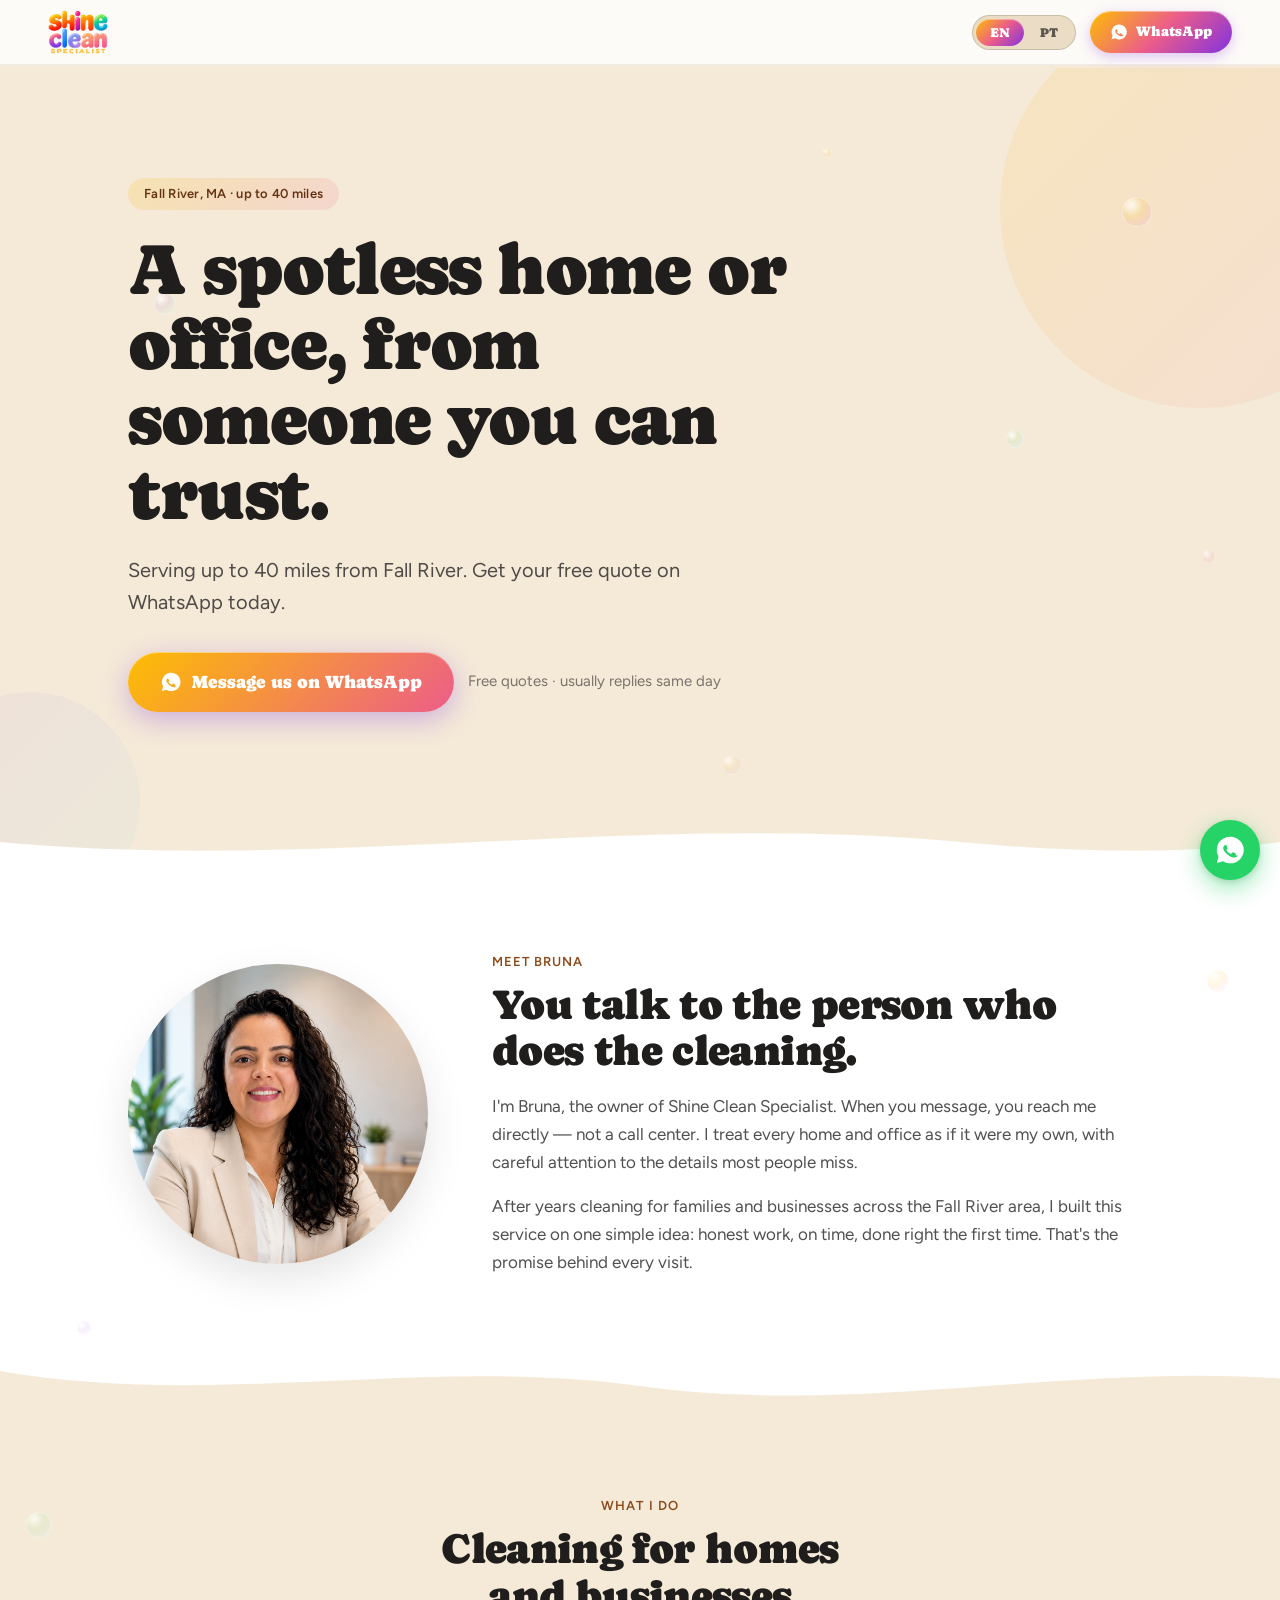
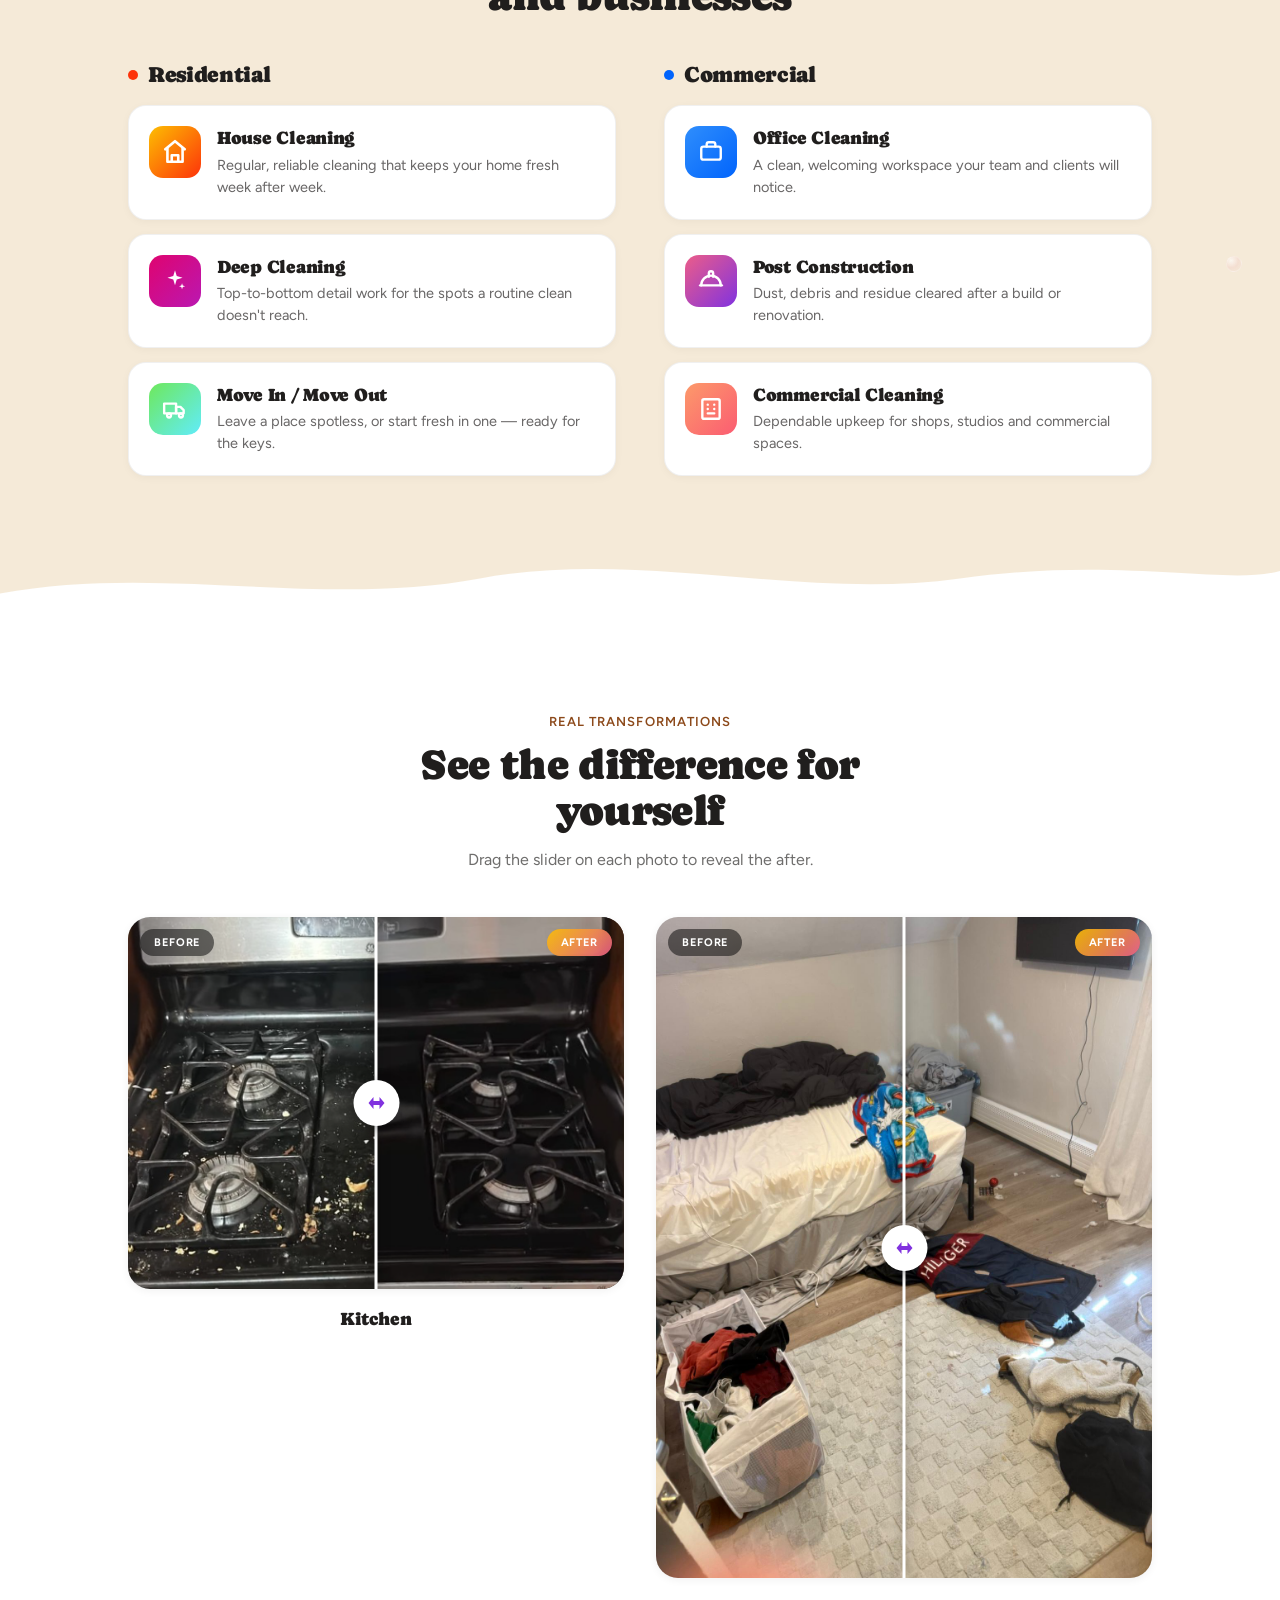
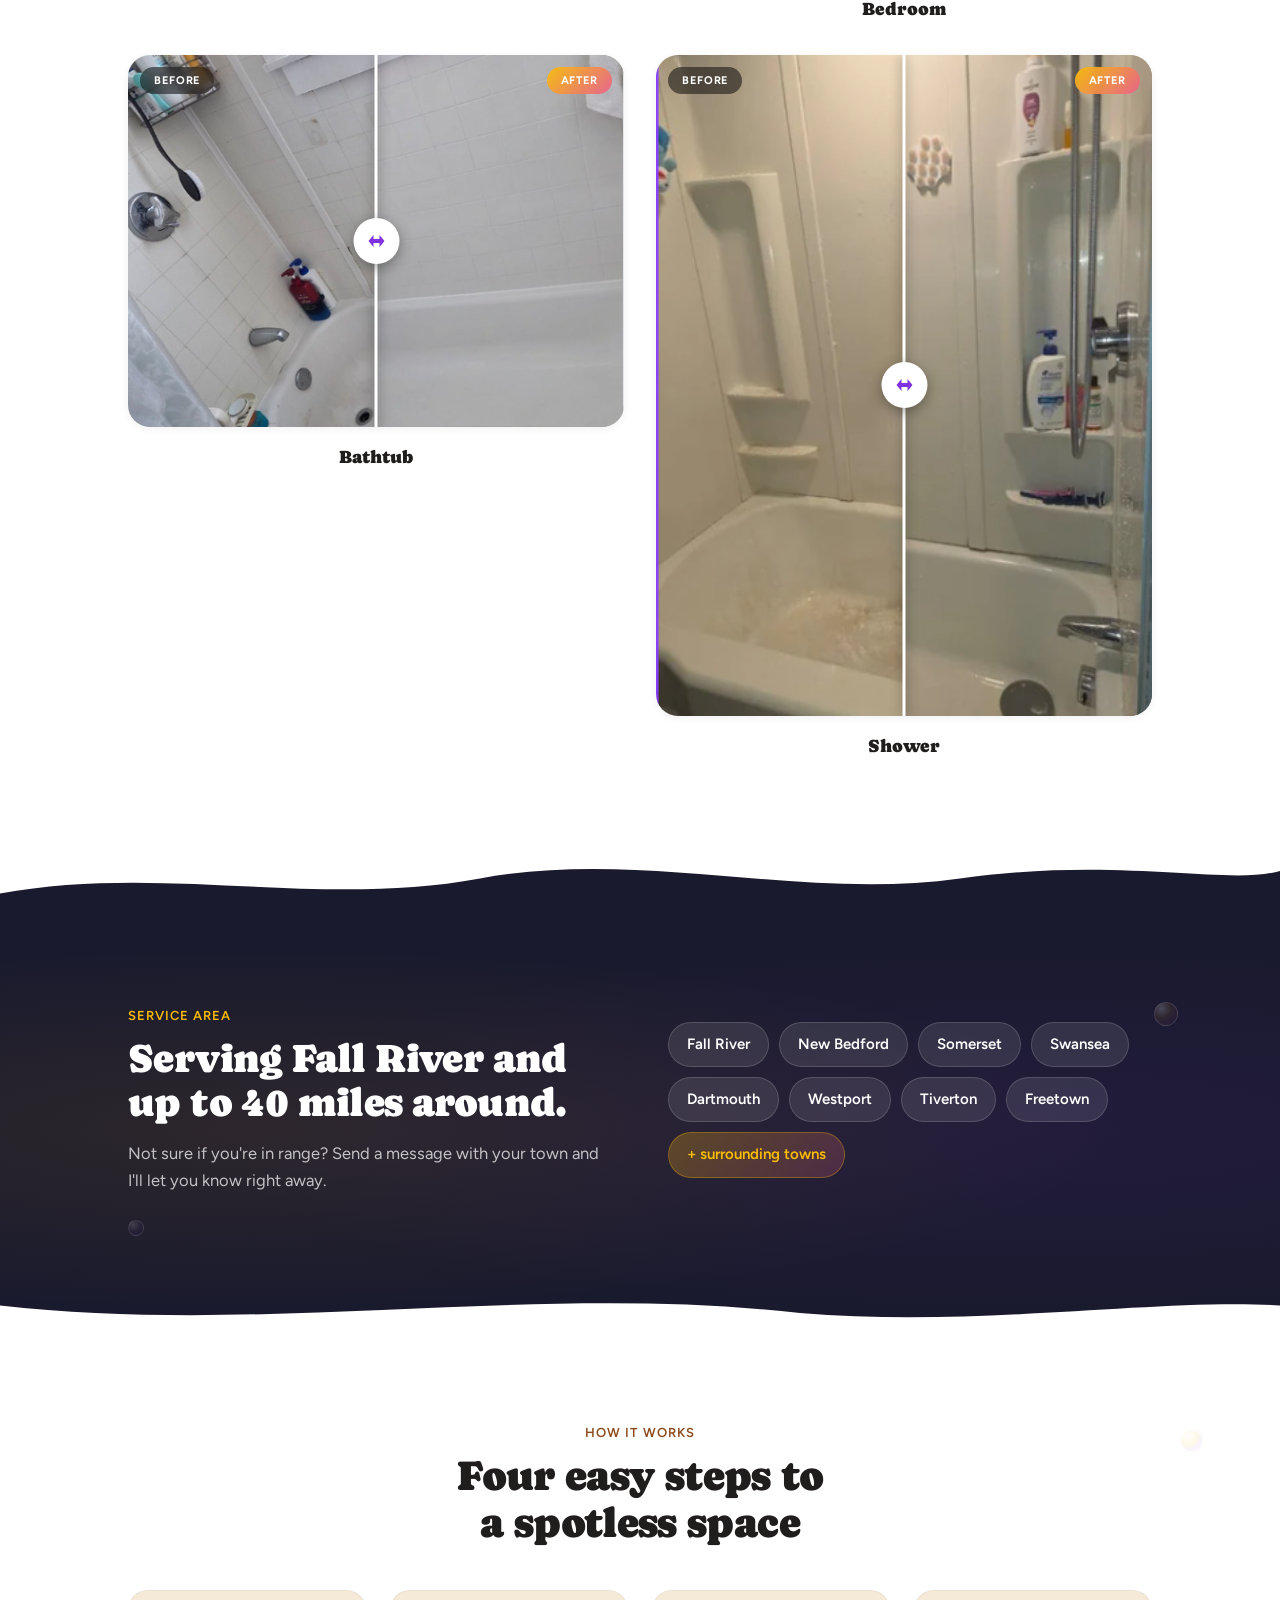
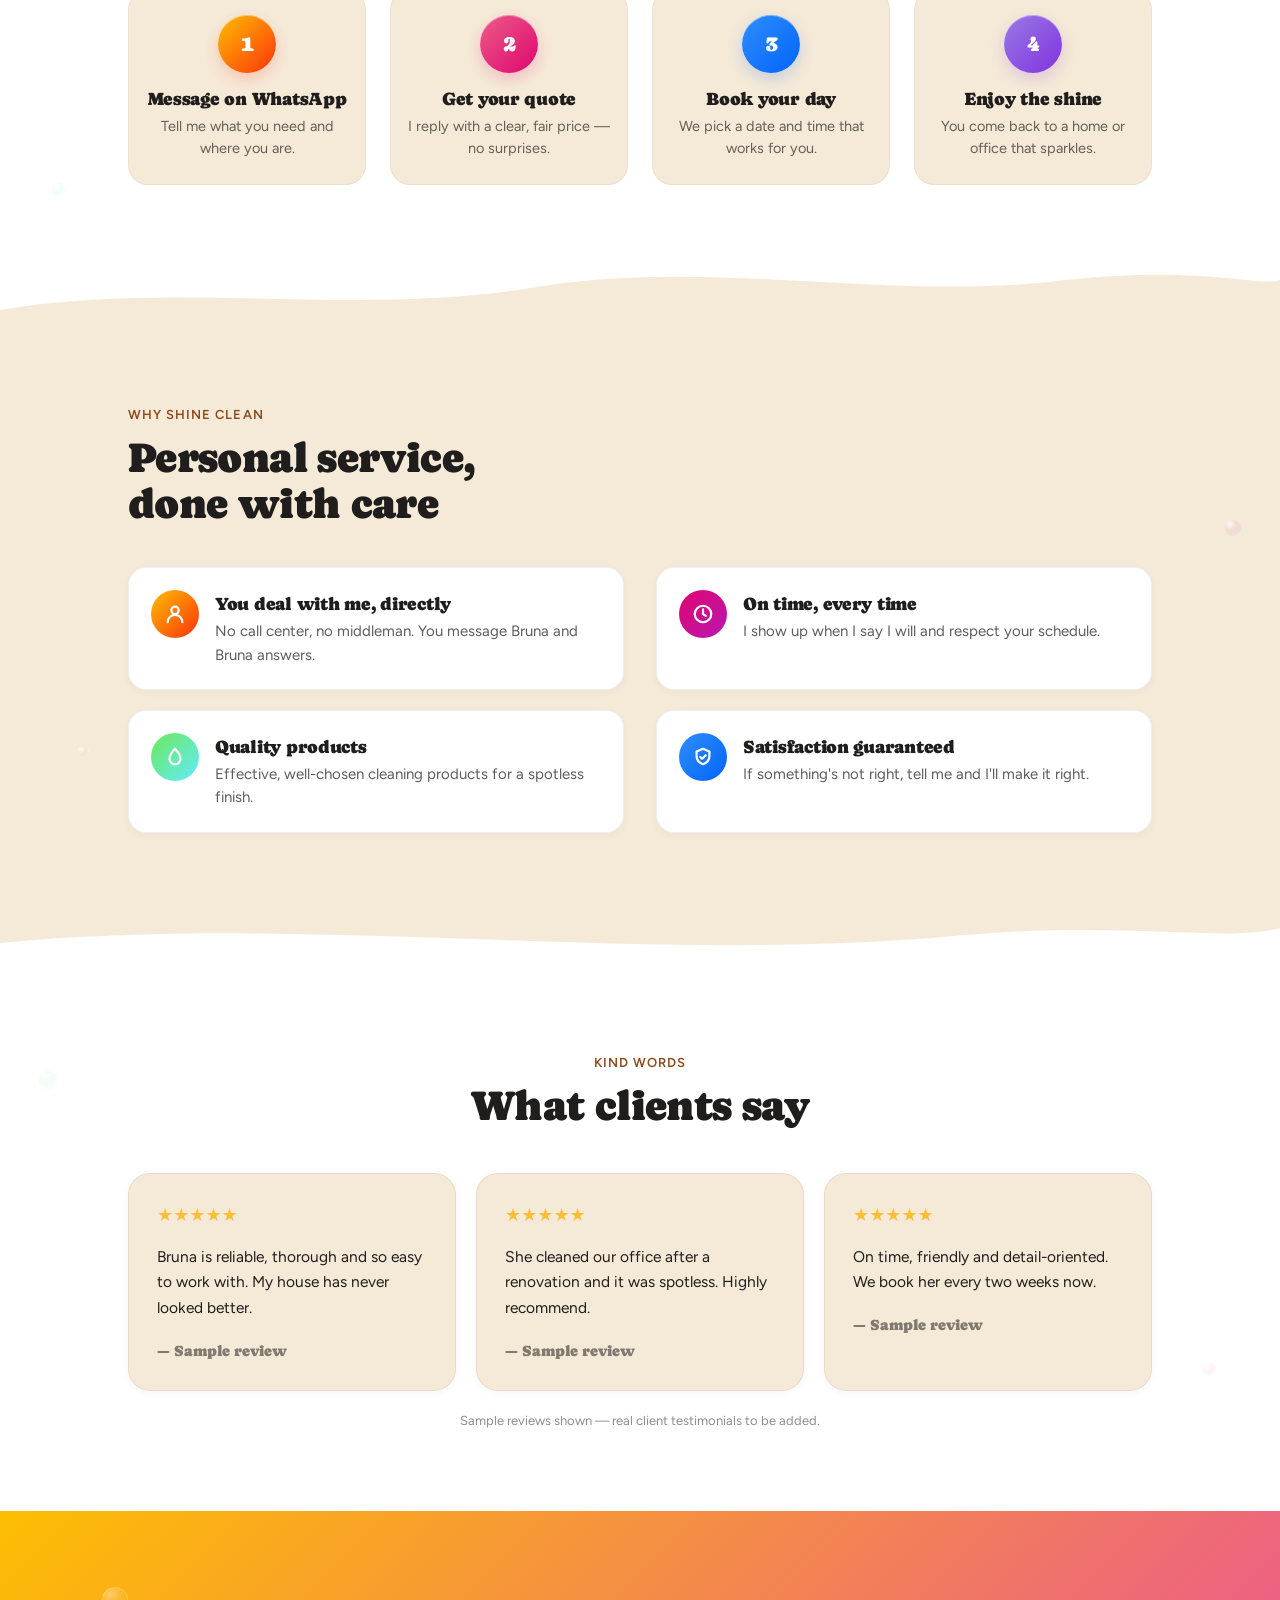
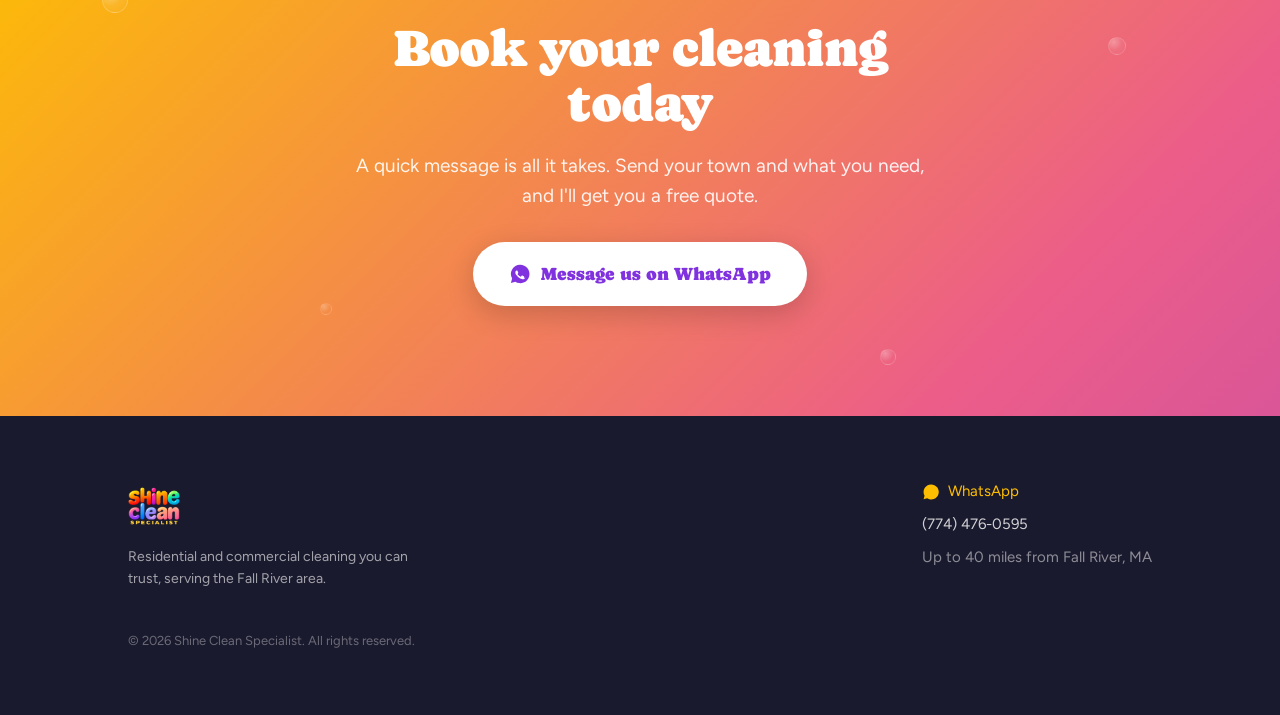
==== shine-clean-site/index.html @ de4a1cbf "Add real photo of Bruna and before/after transformation gallery - About section: replaced the dashed" ====
<!DOCTYPE html>
<html lang="en">
<head>
<meta charset="UTF-8" />
<meta name="viewport" content="width=device-width, initial-scale=1" />
<title>Shine Clean Specialist | House &amp; Office Cleaning in Fall River, MA</title>
<meta name="description" content="Residential and commercial cleaning in Fall River, MA and up to 40 miles around. Deep cleaning, move in/out, office and post-construction cleaning. Get a free quote on WhatsApp." />
<link rel="canonical" href="https://shinecleanner.vercel.app/" />
<link rel="icon" type="image/png" href="uploads/LOGOBRUN-SHINECLEANNER.png" />

<meta property="og:type" content="business.business" />
<meta property="og:title" content="Shine Clean Specialist | Fall River, MA" />
<meta property="og:description" content="Residential and commercial cleaning in Fall River, MA. Free quotes on WhatsApp." />
<meta property="og:image" content="https://shinecleanner.vercel.app/uploads/LOGOBRUN-SHINECLEANNER.png" />
<meta property="og:url" content="https://shinecleanner.vercel.app/" />
<meta name="twitter:card" content="summary" />

<link rel="stylesheet" href="_ds/organic-413876d9-bc78-4ee4-a8d6-60491a8e091c/styles.css" />
<script src="image-slot.js"></script>

<script type="application/ld+json">
{
  "@context": "https://schema.org",
  "@type": "HousekeepingService",
  "name": "Shine Clean Specialist",
  "image": "uploads/LOGOBRUN-SHINECLEANNER.png",
  "telephone": "+1-774-476-0595",
  "areaServed": "Within 40 miles of Fall River, MA",
  "address": { "@type": "PostalAddress", "addressLocality": "Fall River", "addressRegion": "MA", "addressCountry": "US" },
  "url": "https://shinecleanspecialist.com",
  "priceRange": "$$",
  "makesOffer": [
    {"@type":"Offer","itemOffered":{"@type":"Service","name":"House Cleaning"}},
    {"@type":"Offer","itemOffered":{"@type":"Service","name":"Deep Cleaning"}},
    {"@type":"Offer","itemOffered":{"@type":"Service","name":"Move In / Move Out Cleaning"}},
    {"@type":"Offer","itemOffered":{"@type":"Service","name":"Office Cleaning"}},
    {"@type":"Offer","itemOffered":{"@type":"Service","name":"Post Construction Cleaning"}},
    {"@type":"Offer","itemOffered":{"@type":"Service","name":"Commercial Cleaning"}}
  ]
}
</script>

<style>
html { scroll-behavior: smooth; }
@media (prefers-reduced-motion: reduce) { html { scroll-behavior: auto; } }
body { margin: 0; }
.sc a { color: var(--color-accent-700); text-underline-offset: 3px; }
.sc a:hover { color: var(--color-accent-800); }
@keyframes bub1 { 0%,100% { transform: translateY(0) scale(1); } 50% { transform: translateY(-20px) scale(1.06); } }
@keyframes bub2 { 0%,100% { transform: translateY(0) rotate(0); } 50% { transform: translateY(-14px) rotate(8deg); } }
@keyframes bub3 { 0%,100% { transform: translateY(0) scale(1); } 50% { transform: translateY(-24px) scale(0.94); } }
@keyframes gshift { 0% { background-position: 0% 50%; } 50% { background-position: 100% 50%; } 100% { background-position: 0% 50%; } }
@keyframes fadeUp { from { opacity: 0; transform: translateY(28px); } to { opacity: 1; transform: translateY(0); } }
@keyframes shimmer { 0% { transform: translateX(-100%); } 100% { transform: translateX(100%); } }
.sc .fade-in { opacity: 0; transform: translateY(28px); transition: opacity 0.7s ease, transform 0.7s ease; }
.sc .fade-in.visible { opacity: 1; transform: translateY(0); }
.sc .svc-card { transition: transform 0.25s ease, box-shadow 0.25s ease; }
.sc .svc-card:hover { transform: translateY(-4px); box-shadow: 0 12px 32px rgba(0,0,0,0.1); }
.sc .step-item { transition: transform 0.25s ease; }
.sc .step-item:hover { transform: translateY(-6px); }
.sc .town-pill { transition: transform 0.2s ease, box-shadow 0.2s ease; }
.sc .town-pill:hover { transform: scale(1.06); box-shadow: 0 4px 12px rgba(0,0,0,0.08); }
@media (max-width: 860px) {
  .sc .g2, .sc .g3, .sc .g4, .sc .about-g, .sc .area-g { grid-template-columns: 1fr !important; }
}
@media (max-width: 860px) and (min-width: 561px) {
  .sc .g4 { grid-template-columns: 1fr 1fr !important; }
}

[data-lang-btn] {
  border: 0;
  cursor: pointer;
  font-family: var(--font-heading);
  font-size: 13px;
  padding: 6px 14px;
  border-radius: 999px;
  transition: all .15s;
  background: transparent; color: color-mix(in srgb, var(--color-text) 70%, transparent);
}
[data-lang-btn][aria-pressed="true"] { background: linear-gradient(135deg, #FDBE02, #EC5D89, #8132DF); color: #fff; box-shadow: inset 0 1px 0 rgba(255,255,255,0.4); }

/* Scroll progress bar — thin candy-gradient stripe pinned above the nav */
#scroll-progress {
  position: fixed; top: 0; left: 0; height: 3px; width: 0%;
  background: linear-gradient(90deg, #FDBE02, #EC5D89, #8132DF);
  z-index: 100; pointer-events: none;
  transition: width 0.08s linear;
}
@media (prefers-reduced-motion: reduce) { #scroll-progress { transition: none; } }

/* Nav is now position:fixed — reserve space so hero content isn't hidden. */
body { padding-top: 68px; }

/* Floating WhatsApp button — always visible, tap-friendly, doesn't obscure content */
#wa-float {
  position: fixed; bottom: 20px; right: 20px; z-index: 90;
  display: grid; place-items: center;
  width: 60px; height: 60px; border-radius: 999px;
  background: #25D366; color: #fff; text-decoration: none;
  box-shadow: 0 8px 24px rgba(37, 211, 102, 0.45), 0 2px 6px rgba(0,0,0,0.15);
  transition: transform 0.2s ease, box-shadow 0.2s ease;
}
#wa-float:hover {
  transform: translateY(-2px) scale(1.05);
  box-shadow: 0 12px 30px rgba(37, 211, 102, 0.55), 0 4px 10px rgba(0,0,0,0.2);
}
#wa-float:focus-visible { outline: 3px solid #fff; outline-offset: 3px; }
#wa-float svg { width: 32px; height: 32px; fill: #fff; }
@media (prefers-reduced-motion: no-preference) {
  #wa-float {
    animation: wa-pulse 2.6s ease-in-out infinite;
  }
  @keyframes wa-pulse {
    0%, 100% { box-shadow: 0 8px 24px rgba(37, 211, 102, 0.45), 0 2px 6px rgba(0,0,0,0.15), 0 0 0 0 rgba(37, 211, 102, 0.5); }
    70% { box-shadow: 0 8px 24px rgba(37, 211, 102, 0.45), 0 2px 6px rgba(0,0,0,0.15), 0 0 0 14px rgba(37, 211, 102, 0); }
  }
}
@media (max-width: 480px) {
  #wa-float { width: 56px; height: 56px; bottom: 16px; right: 16px; }
  #wa-float svg { width: 28px; height: 28px; }
}

/* Before/After slider */
#transformations .ba-grid { display: grid; grid-template-columns: repeat(2, minmax(0, 1fr)); gap: 32px; }
@media (max-width: 720px) { #transformations .ba-grid { grid-template-columns: 1fr; gap: 24px; } }
.ba-item { display: flex; flex-direction: column; gap: 12px; margin: 0; }
.ba {
  position: relative; overflow: hidden;
  border-radius: 22px;
  box-shadow: 0 2px 8px rgba(0,0,0,0.06);
  cursor: ew-resize; user-select: none;
  touch-action: pan-y;
  background: #eee;
  --pos: 50%;
  transition: box-shadow 0.25s ease;
}
.ba:hover { box-shadow: 0 12px 32px rgba(0,0,0,0.14); }
.ba img { display: block; width: 100%; height: 100%; object-fit: cover; pointer-events: none; }
.ba-layer { position: absolute; inset: 0; }
.ba-after { clip-path: inset(0 0 0 var(--pos)); }
.ba-handle {
  position: absolute; top: 0; bottom: 0;
  left: var(--pos); width: 3px;
  background: #fff;
  box-shadow: 0 0 12px rgba(0,0,0,0.5);
  transform: translateX(-50%);
  pointer-events: none;
}
.ba-knob {
  position: absolute; top: 50%; left: 50%;
  transform: translate(-50%, -50%);
  width: 46px; height: 46px; border-radius: 50%;
  background: #fff;
  box-shadow: 0 4px 14px rgba(0,0,0,0.35);
  display: grid; place-items: center;
  color: #8132DF;
}
.ba-knob svg { width: 24px; height: 24px; fill: currentColor; }
.ba-badge {
  position: absolute; top: 12px;
  padding: 5px 14px; border-radius: 999px;
  font-family: var(--font-body); font-weight: 700;
  font-size: 11px; letter-spacing: 0.08em; text-transform: uppercase;
  color: #fff; pointer-events: none;
  backdrop-filter: blur(6px);
  -webkit-backdrop-filter: blur(6px);
  background: rgba(0,0,0,0.5);
}
.ba-badge-before { left: 12px; }
.ba-badge-after { right: 12px; background: linear-gradient(135deg, rgba(253,190,2,0.9), rgba(236,93,137,0.9)); }
.ba-caption { font-family: var(--font-heading); font-size: 18px; text-align: center; color: var(--color-text); }
</style>
</head>
<body>
<div id="scroll-progress" aria-hidden="true"></div>
<div class="sc" style="color: var(--color-text); font-family: var(--font-body); min-height: 100vh; overflow-x: hidden;">

  <!-- NAV -->
  <nav style="position: fixed; top: 0; left: 0; right: 0; z-index: 40; display: flex; align-items: center; justify-content: space-between; gap: 16px; padding: 2px clamp(16px, 4vw, 48px); background: rgba(255,255,255,0.82); backdrop-filter: blur(14px); border-bottom: 1px solid rgba(0,0,0,0.06);">
    <a href="#top" style="display: flex; align-items: center; gap: 10px; text-decoration: none;">
      <img src="uploads/LOGOBRUN-SHINECLEANNER.png" alt="Shine Clean Specialist" style="height: 60px; width: auto; display: block;" />
    </a>
    <div style="display: flex; align-items: center; gap: 14px;">
      <div role="group" aria-label="Language" style="display: inline-flex; padding: 3px; gap: 2px; border-radius: 999px; background: var(--color-surface); border: 1px solid var(--color-divider);">
        <button type="button"  data-lang-btn="en" aria-pressed="true"  type="button">EN</button>
        <button type="button"  data-lang-btn="pt" aria-pressed="false"  type="button">PT</button>
      </div>
      <a href="#" data-wa-href="1" target="_blank" rel="noopener"  style="display: inline-flex; align-items: center; gap: 8px; padding: 10px 20px; border-radius: 999px; color: #fff; font-family: var(--font-heading); font-size: 14px; text-decoration: none; background: linear-gradient(135deg, #FDBE02, #EC5D89, #8132DF); box-shadow: 0 4px 14px rgba(129,50,223,0.28), inset 0 1px 0 rgba(255,255,255,0.4);">
        <svg viewBox="0 0 24 24" width="18" height="18" fill="currentColor" aria-hidden="true"><path d="M12 2a10 10 0 0 0-8.6 15l-1.3 4.7 4.8-1.3A10 10 0 1 0 12 2zm5.9 14.2c-.25.7-1.45 1.34-2 1.42-.53.08-1.2.11-1.94-.12a15 15 0 0 1-1.76-.65 11.5 11.5 0 0 1-4.4-3.9c-.33-.44-.85-1.28-.85-2.44 0-1.16.6-1.73.82-1.97a.86.86 0 0 1 .62-.29h.44c.14 0 .33-.05.52.4.2.48.66 1.66.72 1.78.06.12.1.26.02.42-.08.16-.12.26-.24.4l-.36.42c-.12.12-.24.25-.1.49.13.24.6.98 1.28 1.59.88.78 1.62 1.02 1.86 1.14.24.12.38.1.52-.06.14-.16.6-.7.76-.94.16-.24.32-.2.54-.12.22.08 1.4.66 1.64.78.24.12.4.18.46.28.06.1.06.58-.19 1.28z"/></svg>
        <span><span data-i18n="navCta"></span></span>
      </a>
    </div>
  </nav>

  <!-- ═══ SECTION 1: HERO — warm cream bg ═══ -->
  <span id="top"></span>
  <section style="position: relative; background: var(--color-bg); overflow: hidden;">
    <!-- Decorative gradient circles -->
    <div style="position: absolute; right: -120px; top: -60px; width: 400px; height: 400px; border-radius: 50%; background: linear-gradient(135deg, rgba(253,190,2,0.12), rgba(236,93,137,0.08)); pointer-events: none;"></div>
    <div style="position: absolute; left: -80px; bottom: -40px; width: 220px; height: 220px; border-radius: 50%; background: linear-gradient(135deg, rgba(129,50,223,0.06), rgba(97,236,250,0.06)); pointer-events: none;"></div>
    <!-- Soap bubbles -->
    <div style="position: absolute; right: 10%; top: 16%; width: 30px; height: 30px; border-radius: 50%; background: radial-gradient(circle at 30% 25%, rgba(255,255,255,0.8), rgba(253,190,2,0.15) 40%, rgba(236,93,137,0.1) 70%, rgba(129,50,223,0.06)); border: 1px solid rgba(255,255,255,0.4); animation: bub1 5s ease-in-out infinite; pointer-events: none;"></div>
    <div style="position: absolute; right: 20%; top: 45%; width: 18px; height: 18px; border-radius: 50%; background: radial-gradient(circle at 30% 25%, rgba(255,255,255,0.7), rgba(110,232,91,0.1) 40%, rgba(97,236,250,0.08) 70%, transparent); border: 1px solid rgba(255,255,255,0.3); animation: bub2 6.5s ease-in-out infinite 0.8s; pointer-events: none;"></div>
    <div style="position: absolute; right: 5%; top: 60%; width: 14px; height: 14px; border-radius: 50%; background: radial-gradient(circle at 30% 25%, rgba(255,255,255,0.6), rgba(236,93,137,0.1) 50%, transparent); border: 1px solid rgba(255,255,255,0.25); animation: bub3 7s ease-in-out infinite 1.5s; pointer-events: none;"></div>
    <div style="position: absolute; left: 12%; top: 28%; width: 22px; height: 22px; border-radius: 50%; background: radial-gradient(circle at 30% 25%, rgba(255,255,255,0.7), rgba(129,50,223,0.08) 40%, rgba(97,236,250,0.06) 70%, transparent); border: 1px solid rgba(255,255,255,0.3); animation: bub2 7.5s ease-in-out infinite 0.5s; pointer-events: none;"></div>
    <div style="position: absolute; right: 35%; top: 10%; width: 10px; height: 10px; border-radius: 50%; background: radial-gradient(circle at 30% 25%, rgba(255,255,255,0.7), rgba(253,190,2,0.12) 50%, transparent); border: 1px solid rgba(255,255,255,0.2); animation: bub1 8s ease-in-out infinite 2.2s; pointer-events: none;"></div>
    <div style="position: absolute; right: 42%; bottom: 12%; width: 20px; height: 20px; border-radius: 50%; background: radial-gradient(circle at 30% 25%, rgba(255,255,255,0.65), rgba(253,190,2,0.08) 40%, rgba(236,93,137,0.06) 70%, transparent); border: 1px solid rgba(255,255,255,0.25); animation: bub3 6s ease-in-out infinite 3s; pointer-events: none;"></div>
    <div style="max-width: 1120px; margin: 0 auto; padding: clamp(56px, 9vw, 110px) clamp(20px, 5vw, 48px) clamp(64px, 8vw, 100px); position: relative; z-index: 1;">
      <div style="max-width: 720px;">
        <span style="display: inline-flex; align-items: center; gap: 8px; padding: 6px 16px; border-radius: 999px; background: linear-gradient(135deg, rgba(253,190,2,0.18), rgba(236,93,137,0.14)); color: var(--color-accent-800); font-size: 13px; font-weight: 600; letter-spacing: 0.02em;"><span data-i18n="heroBadge"></span></span>
        <h1 style="font-family: var(--font-heading); font-size: clamp(40px, 6.5vw, 72px); line-height: 1.04; margin: 22px 0 0; letter-spacing: -0.02em; max-width: 16ch;"><span data-i18n="heroHeadline"></span></h1>
        <p style="font-size: clamp(17px, 2vw, 20px); line-height: 1.6; margin: 22px 0 0; max-width: 46ch; color: color-mix(in srgb, var(--color-text) 78%, transparent);"><span data-i18n="heroSub"></span></p>
        <div style="display: flex; flex-wrap: wrap; gap: 14px; margin-top: 34px; align-items: center;">
          <a href="#" data-wa-href="1" target="_blank" rel="noopener"  style="display: inline-flex; align-items: center; gap: 10px; padding: 16px 32px; border-radius: 999px; color: #fff; font-family: var(--font-heading); font-size: 18px; text-decoration: none; background: linear-gradient(135deg, #FDBE02, #EC5D89, #8132DF); background-size: 200% 200%; animation: gshift 4s ease infinite; box-shadow: 0 8px 28px rgba(129,50,223,0.32), inset 0 1px 0 rgba(255,255,255,0.45); position: relative; overflow: hidden;">
            <svg viewBox="0 0 24 24" width="22" height="22" fill="currentColor" aria-hidden="true"><path d="M12 2a10 10 0 0 0-8.6 15l-1.3 4.7 4.8-1.3A10 10 0 1 0 12 2zm5.9 14.2c-.25.7-1.45 1.34-2 1.42-.53.08-1.2.11-1.94-.12a15 15 0 0 1-1.76-.65 11.5 11.5 0 0 1-4.4-3.9c-.33-.44-.85-1.28-.85-2.44 0-1.16.6-1.73.82-1.97a.86.86 0 0 1 .62-.29h.44c.14 0 .33-.05.52.4.2.48.66 1.66.72 1.78.06.12.1.26.02.42-.08.16-.12.26-.24.4l-.36.42c-.12.12-.24.25-.1.49.13.24.6.98 1.28 1.59.88.78 1.62 1.02 1.86 1.14.24.12.38.1.52-.06.14-.16.6-.7.76-.94.16-.24.32-.2.54-.12.22.08 1.4.66 1.64.78.24.12.4.18.46.28.06.1.06.58-.19 1.28z"/></svg>
            <span><span data-i18n="heroCta"></span></span>
          </a>
          <span style="font-size: 15px; color: color-mix(in srgb, var(--color-text) 58%, transparent);"><span data-i18n="heroNote"></span></span>
        </div>
      </div>
    </div>
    <!-- Wave divider hero → about -->
    <svg viewBox="0 0 1440 80" preserveAspectRatio="none" style="display: block; width: 100%; height: 60px; position: relative; z-index: 1;">
      <path d="M0,40 C360,80 720,0 1080,40 C1260,60 1380,50 1440,40 L1440,80 L0,80Z" fill="#ffffff"/>
    </svg>
  </section>

  <!-- ═══ SECTION 2: ABOUT — white bg ═══ -->
  <section id="about" style="background: #ffffff; position: relative;">
    <div style="position: absolute; right: 4%; top: 18%; width: 22px; height: 22px; border-radius: 50%; background: radial-gradient(circle at 30% 25%, rgba(255,255,255,0.7), rgba(253,190,2,0.12) 40%, rgba(236,93,137,0.06) 70%, transparent); border: 1px solid rgba(255,255,255,0.3); animation: bub2 7s ease-in-out infinite 0.5s; pointer-events: none;"></div>
    <div style="position: absolute; left: 6%; bottom: 15%; width: 14px; height: 14px; border-radius: 50%; background: radial-gradient(circle at 30% 25%, rgba(255,255,255,0.6), rgba(129,50,223,0.08) 50%, transparent); border: 1px solid rgba(255,255,255,0.2); animation: bub1 6s ease-in-out infinite 1.8s; pointer-events: none;"></div>
    <div class="about-g fade-in" style="max-width: 1120px; margin: 0 auto; padding: clamp(48px, 7vw, 80px) clamp(20px, 5vw, 48px); display: grid; grid-template-columns: 300px minmax(0,1fr); gap: clamp(28px, 5vw, 64px); align-items: center;">
      <figure style="margin: 0; width: min(300px, 100%); aspect-ratio: 1; border-radius: 999px; overflow: hidden; box-shadow: 0 16px 40px rgba(0,0,0,0.1); justify-self: center;">
        <img src="uploads/Bruna.png" alt="Bruna — owner of Shine Clean Specialist" loading="lazy" decoding="async" style="width:100%;height:100%;object-fit:cover;object-position:center 28%;display:block;">
      </figure>
      <div>
        <span style="display: block; font-size: 13px; letter-spacing: 0.08em; text-transform: uppercase; font-weight: 600; color: var(--color-accent-700); margin-bottom: 10px;"><span data-i18n="aboutKicker"></span></span>
        <h2 style="font-family: var(--font-heading); font-size: clamp(28px, 3.5vw, 42px); line-height: 1.1; margin: 0 0 18px; letter-spacing: -0.015em;"><span data-i18n="aboutTitle"></span></h2>
        <p style="font-size: 17px; line-height: 1.65; margin: 0 0 16px; color: color-mix(in srgb, var(--color-text) 78%, transparent);"><span data-i18n="aboutP1"></span></p>
        <p style="font-size: 17px; line-height: 1.65; margin: 0; color: color-mix(in srgb, var(--color-text) 78%, transparent);"><span data-i18n="aboutP2"></span></p>
      </div>
    </div>
    <!-- Wave divider about → services -->
    <svg viewBox="0 0 1440 80" preserveAspectRatio="none" style="display: block; width: 100%; height: 60px;">
      <path d="M0,20 C240,70 480,0 720,40 C960,80 1200,10 1440,30 L1440,80 L0,80Z" fill="var(--color-bg)"/>
    </svg>
  </section>

  <!-- ═══ SECTION 3: SERVICES — cream bg ═══ -->
  <section id="services" style="background: var(--color-bg); position: relative;">
    <div style="position: absolute; left: 2%; top: 12%; width: 26px; height: 26px; border-radius: 50%; background: radial-gradient(circle at 30% 25%, rgba(255,255,255,0.7), rgba(110,232,91,0.1) 40%, rgba(97,236,250,0.06) 70%, transparent); border: 1px solid rgba(255,255,255,0.3); animation: bub3 6.5s ease-in-out infinite; pointer-events: none;"></div>
    <div style="position: absolute; right: 3%; top: 55%; width: 16px; height: 16px; border-radius: 50%; background: radial-gradient(circle at 30% 25%, rgba(255,255,255,0.6), rgba(236,93,137,0.08) 50%, transparent); border: 1px solid rgba(255,255,255,0.25); animation: bub1 7.5s ease-in-out infinite 1.2s; pointer-events: none;"></div>
    <div style="max-width: 1120px; margin: 0 auto; padding: clamp(48px, 7vw, 80px) clamp(20px, 5vw, 48px);">
      <div class="fade-in" style="text-align: center; max-width: 40ch; margin: 0 auto 44px;">
        <span style="display: block; font-size: 13px; letter-spacing: 0.08em; text-transform: uppercase; font-weight: 600; color: var(--color-accent-700); margin-bottom: 10px;"><span data-i18n="svcKicker"></span></span>
        <h2 style="font-family: var(--font-heading); font-size: clamp(28px, 3.5vw, 42px); line-height: 1.1; margin: 0; letter-spacing: -0.015em;"><span data-i18n="svcTitle"></span></h2>
      </div>
      <div class="g2 fade-in" style="display: grid; grid-template-columns: 1fr 1fr; gap: clamp(24px, 4vw, 48px);">
        <div>
          <h3 style="font-family: var(--font-heading); font-size: 22px; margin: 0 0 18px; display: flex; align-items: center; gap: 10px;"><span style="width: 10px; height: 10px; border-radius: 50%; background: #FD330A;"></span><span data-i18n="svcResidential"></span></h3>
          <div style="display: grid; gap: 14px;">
            <div class="svc-card" style="display: grid; grid-template-columns: 52px 1fr; gap: 16px; align-items: start; background: #ffffff; border: 1px solid rgba(0,0,0,0.06); border-radius: 18px; padding: 20px; box-shadow: 0 2px 8px rgba(0,0,0,0.04);">
              <span style="display: grid; place-items: center; width: 52px; height: 52px; border-radius: 14px; background: linear-gradient(135deg, #FDBE02, #FD330A); color: #fff;"><svg viewBox="0 0 24 24" width="26" height="26" fill="none" stroke="currentColor" stroke-width="2.4" stroke-linecap="round" stroke-linejoin="round"><path d="M3 9.5 12 2l9 7.5"/><path d="M5 8.5V21h14V8.5"/><path d="M9 21v-6h6v6"/></svg></span>
              <div><h4 style="font-family: var(--font-heading); font-size: 18px; margin: 2px 0 5px;"><span data-i18n="s1t"></span></h4><p style="font-size: 14.5px; line-height: 1.55; margin: 0; color: color-mix(in srgb, var(--color-text) 68%, transparent);"><span data-i18n="s1d"></span></p></div>
            </div>
            <div class="svc-card" style="display: grid; grid-template-columns: 52px 1fr; gap: 16px; align-items: start; background: #ffffff; border: 1px solid rgba(0,0,0,0.06); border-radius: 18px; padding: 20px; box-shadow: 0 2px 8px rgba(0,0,0,0.04);">
              <span style="display: grid; place-items: center; width: 52px; height: 52px; border-radius: 14px; background: linear-gradient(135deg, #DF046F, #BA18B2); color: #fff;"><svg viewBox="0 0 24 24" width="26" height="26" fill="currentColor" aria-hidden="true"><path d="M12 2l1.6 5.4L19 9l-5.4 1.6L12 16l-1.6-5.4L5 9l5.4-1.6z"/><path d="M18.5 14l.7 2.1 2.1.7-2.1.7-.7 2.1-.7-2.1-2.1-.7 2.1-.7z"/></svg></span>
              <div><h4 style="font-family: var(--font-heading); font-size: 18px; margin: 2px 0 5px;"><span data-i18n="s2t"></span></h4><p style="font-size: 14.5px; line-height: 1.55; margin: 0; color: color-mix(in srgb, var(--color-text) 68%, transparent);"><span data-i18n="s2d"></span></p></div>
            </div>
            <div class="svc-card" style="display: grid; grid-template-columns: 52px 1fr; gap: 16px; align-items: start; background: #ffffff; border: 1px solid rgba(0,0,0,0.06); border-radius: 18px; padding: 20px; box-shadow: 0 2px 8px rgba(0,0,0,0.04);">
              <span style="display: grid; place-items: center; width: 52px; height: 52px; border-radius: 14px; background: linear-gradient(135deg, #6EE85B, #61ECFA); color: #fff;"><svg viewBox="0 0 24 24" width="26" height="26" fill="none" stroke="currentColor" stroke-width="2.2" stroke-linecap="round" stroke-linejoin="round"><path d="M2 7h11v9H2z"/><path d="M13 10h4l3 3v3h-7z"/><circle cx="6.5" cy="18" r="1.8"/><circle cx="17.5" cy="18" r="1.8"/></svg></span>
              <div><h4 style="font-family: var(--font-heading); font-size: 18px; margin: 2px 0 5px;"><span data-i18n="s3t"></span></h4><p style="font-size: 14.5px; line-height: 1.55; margin: 0; color: color-mix(in srgb, var(--color-text) 68%, transparent);"><span data-i18n="s3d"></span></p></div>
            </div>
          </div>
        </div>
        <div>
          <h3 style="font-family: var(--font-heading); font-size: 22px; margin: 0 0 18px; display: flex; align-items: center; gap: 10px;"><span style="width: 10px; height: 10px; border-radius: 50%; background: #0164FC;"></span><span data-i18n="svcCommercial"></span></h3>
          <div style="display: grid; gap: 14px;">
            <div class="svc-card" style="display: grid; grid-template-columns: 52px 1fr; gap: 16px; align-items: start; background: #ffffff; border: 1px solid rgba(0,0,0,0.06); border-radius: 18px; padding: 20px; box-shadow: 0 2px 8px rgba(0,0,0,0.04);">
              <span style="display: grid; place-items: center; width: 52px; height: 52px; border-radius: 14px; background: linear-gradient(135deg, #2F8EFC, #0164FC); color: #fff;"><svg viewBox="0 0 24 24" width="26" height="26" fill="none" stroke="currentColor" stroke-width="2.2" stroke-linecap="round" stroke-linejoin="round"><rect x="3" y="7" width="18" height="12" rx="2"/><path d="M8 7V5a2 2 0 0 1 2-2h4a2 2 0 0 1 2 2v2"/></svg></span>
              <div><h4 style="font-family: var(--font-heading); font-size: 18px; margin: 2px 0 5px;"><span data-i18n="s4t"></span></h4><p style="font-size: 14.5px; line-height: 1.55; margin: 0; color: color-mix(in srgb, var(--color-text) 68%, transparent);"><span data-i18n="s4d"></span></p></div>
            </div>
            <div class="svc-card" style="display: grid; grid-template-columns: 52px 1fr; gap: 16px; align-items: start; background: #ffffff; border: 1px solid rgba(0,0,0,0.06); border-radius: 18px; padding: 20px; box-shadow: 0 2px 8px rgba(0,0,0,0.04);">
              <span style="display: grid; place-items: center; width: 52px; height: 52px; border-radius: 14px; background: linear-gradient(135deg, #EC5D89, #8132DF); color: #fff;"><svg viewBox="0 0 24 24" width="26" height="26" fill="none" stroke="currentColor" stroke-width="2.2" stroke-linecap="round" stroke-linejoin="round"><path d="M3 16a9 9 0 0 1 18 0"/><path d="M2 16h20"/><path d="M10 8V5a2 2 0 0 1 4 0v3"/></svg></span>
              <div><h4 style="font-family: var(--font-heading); font-size: 18px; margin: 2px 0 5px;"><span data-i18n="s5t"></span></h4><p style="font-size: 14.5px; line-height: 1.55; margin: 0; color: color-mix(in srgb, var(--color-text) 68%, transparent);"><span data-i18n="s5d"></span></p></div>
            </div>
            <div class="svc-card" style="display: grid; grid-template-columns: 52px 1fr; gap: 16px; align-items: start; background: #ffffff; border: 1px solid rgba(0,0,0,0.06); border-radius: 18px; padding: 20px; box-shadow: 0 2px 8px rgba(0,0,0,0.04);">
              <span style="display: grid; place-items: center; width: 52px; height: 52px; border-radius: 14px; background: linear-gradient(135deg, #FC9A6A, #FB5C72); color: #fff;"><svg viewBox="0 0 24 24" width="26" height="26" fill="none" stroke="currentColor" stroke-width="2.2" stroke-linecap="round" stroke-linejoin="round"><rect x="4" y="3" width="16" height="18" rx="1.5"/><path d="M9 8h.01M15 8h.01M9 12h.01M15 12h.01M9 16h6"/></svg></span>
              <div><h4 style="font-family: var(--font-heading); font-size: 18px; margin: 2px 0 5px;"><span data-i18n="s6t"></span></h4><p style="font-size: 14.5px; line-height: 1.55; margin: 0; color: color-mix(in srgb, var(--color-text) 68%, transparent);"><span data-i18n="s6d"></span></p></div>
            </div>
          </div>
        </div>
      </div>
    </div>
    <!-- Wave divider services → area -->
    <svg viewBox="0 0 1440 80" preserveAspectRatio="none" style="display: block; width: 100%; height: 60px;">
      <path d="M0,50 C180,10 360,70 540,30 C720,-10 900,60 1080,30 C1260,0 1380,40 1440,20 L1440,80 L0,80Z" fill="#ffffff"/>
    </svg>
  </section>
<section id="transformations" style="background:#ffffff; position:relative;">
  <div style="max-width: 1120px; margin: 0 auto; padding: clamp(56px, 8vw, 96px) clamp(20px, 5vw, 48px);">
    <div class="fade-in" style="text-align: center; max-width: 44ch; margin: 0 auto 44px;">
      <span style="display:block;font-size:13px;letter-spacing:.08em;text-transform:uppercase;font-weight:600;color:var(--color-accent-700);margin-bottom:10px;"><span data-i18n="baKicker"></span></span>
      <h2 style="font-family:var(--font-heading);font-size:clamp(28px,3.5vw,42px);line-height:1.1;margin:0 0 14px;letter-spacing:-.015em;"><span data-i18n="baTitle"></span></h2>
      <p style="font-size:16px;margin:0;color:color-mix(in srgb, var(--color-text) 65%, transparent);"><span data-i18n="baSub"></span></p>
    </div>
    <div class="ba-grid fade-in">
      
      <figure class="ba-item">
        <div class="ba" style="aspect-ratio:4/3;">
          <div class="ba-layer"><img src="uploads/antes-cozinha.png" alt="" loading="lazy" decoding="async"></div>
          <div class="ba-layer ba-after"><img src="uploads/depois-cozinha.png" alt="" loading="lazy" decoding="async"></div>
          <span class="ba-badge ba-badge-before" data-i18n="baLabelBefore"></span>
          <span class="ba-badge ba-badge-after" data-i18n="baLabelAfter"></span>
          <div class="ba-handle"><div class="ba-knob" aria-hidden="true"><svg viewBox="0 0 24 24"><path d="M9 6l-5 6 5 6v-4h6v4l5-6-5-6v4H9z"/></svg></div></div>
        </div>
        <figcaption class="ba-caption" data-i18n="baPair1"></figcaption>
      </figure>
      <figure class="ba-item">
        <div class="ba" style="aspect-ratio:3/4;">
          <div class="ba-layer"><img src="uploads/antes-quarto.jpeg" alt="" loading="lazy" decoding="async"></div>
          <div class="ba-layer ba-after"><img src="uploads/depois-quarto.jpeg" alt="" loading="lazy" decoding="async"></div>
          <span class="ba-badge ba-badge-before" data-i18n="baLabelBefore"></span>
          <span class="ba-badge ba-badge-after" data-i18n="baLabelAfter"></span>
          <div class="ba-handle"><div class="ba-knob" aria-hidden="true"><svg viewBox="0 0 24 24"><path d="M9 6l-5 6 5 6v-4h6v4l5-6-5-6v4H9z"/></svg></div></div>
        </div>
        <figcaption class="ba-caption" data-i18n="baPair2"></figcaption>
      </figure>
      <figure class="ba-item">
        <div class="ba" style="aspect-ratio:4/3;">
          <div class="ba-layer"><img src="uploads/antes-banheiro1.png" alt="" loading="lazy" decoding="async"></div>
          <div class="ba-layer ba-after"><img src="uploads/depois-banheiro1.png" alt="" loading="lazy" decoding="async"></div>
          <span class="ba-badge ba-badge-before" data-i18n="baLabelBefore"></span>
          <span class="ba-badge ba-badge-after" data-i18n="baLabelAfter"></span>
          <div class="ba-handle"><div class="ba-knob" aria-hidden="true"><svg viewBox="0 0 24 24"><path d="M9 6l-5 6 5 6v-4h6v4l5-6-5-6v4H9z"/></svg></div></div>
        </div>
        <figcaption class="ba-caption" data-i18n="baPair3"></figcaption>
      </figure>
      <figure class="ba-item">
        <div class="ba" style="aspect-ratio:3/4;">
          <div class="ba-layer"><img src="uploads/antes-banheiro2.png" alt="" loading="lazy" decoding="async"></div>
          <div class="ba-layer ba-after"><img src="uploads/depois-banheiro2.png" alt="" loading="lazy" decoding="async"></div>
          <span class="ba-badge ba-badge-before" data-i18n="baLabelBefore"></span>
          <span class="ba-badge ba-badge-after" data-i18n="baLabelAfter"></span>
          <div class="ba-handle"><div class="ba-knob" aria-hidden="true"><svg viewBox="0 0 24 24"><path d="M9 6l-5 6 5 6v-4h6v4l5-6-5-6v4H9z"/></svg></div></div>
        </div>
        <figcaption class="ba-caption" data-i18n="baPair4"></figcaption>
      </figure>
    </div>
  </div>
  <svg viewBox="0 0 1440 80" preserveAspectRatio="none" style="display:block;width:100%;height:60px;">
    <path d="M0,50 C180,10 360,70 540,30 C720,-10 900,60 1080,30 C1260,0 1380,40 1440,20 L1440,80 L0,80Z" fill="#1a1a2e"/>
  </svg>
</section>


  <!-- ═══ SECTION 4: SERVICE AREA — dark bg ═══ -->
  <section id="area" style="background: #1a1a2e; color: #fff; position: relative; overflow: hidden;">
    <!-- Subtle gradient overlay -->
    <div style="position: absolute; inset: 0; background: radial-gradient(ellipse at 20% 50%, rgba(253,190,2,0.08) 0%, transparent 60%), radial-gradient(ellipse at 80% 50%, rgba(129,50,223,0.08) 0%, transparent 60%); pointer-events: none;"></div>
    <!-- Bubbles on dark -->
    <div style="position: absolute; right: 8%; top: 20%; width: 24px; height: 24px; border-radius: 50%; background: radial-gradient(circle at 30% 25%, rgba(255,255,255,0.2), rgba(253,190,2,0.08) 40%, rgba(236,93,137,0.05) 70%, transparent); border: 1px solid rgba(255,255,255,0.12); animation: bub1 6s ease-in-out infinite; pointer-events: none;"></div>
    <div style="position: absolute; left: 10%; bottom: 25%; width: 16px; height: 16px; border-radius: 50%; background: radial-gradient(circle at 30% 25%, rgba(255,255,255,0.15), rgba(129,50,223,0.06) 50%, transparent); border: 1px solid rgba(255,255,255,0.1); animation: bub2 7s ease-in-out infinite 1s; pointer-events: none;"></div>
    <div class="area-g fade-in" style="max-width: 1120px; margin: 0 auto; padding: clamp(56px, 8vw, 90px) clamp(20px, 5vw, 48px); display: grid; grid-template-columns: minmax(0,1fr) minmax(0,1fr); gap: clamp(28px, 5vw, 56px); align-items: center; position: relative; z-index: 1;">
      <div>
        <span style="display: block; font-size: 13px; letter-spacing: 0.08em; text-transform: uppercase; font-weight: 600; color: #FDBE02; margin-bottom: 10px;"><span data-i18n="areaKicker"></span></span>
        <h2 style="font-family: var(--font-heading); font-size: clamp(28px, 3.5vw, 40px); line-height: 1.1; margin: 0 0 16px; letter-spacing: -0.015em; color: #fff;"><span data-i18n="areaTitle"></span></h2>
        <p style="font-size: 16.5px; line-height: 1.6; margin: 0; color: rgba(255,255,255,0.72);"><span data-i18n="areaSub"></span></p>
      </div>
      <div style="display: flex; flex-wrap: wrap; gap: 10px;">
        <span class="town-pill" style="padding: 10px 18px; border-radius: 999px; background: rgba(255,255,255,0.1); border: 1px solid rgba(255,255,255,0.15); font-size: 15px; font-weight: 600; color: #fff; cursor: default;">Fall River</span>
        <span class="town-pill" style="padding: 10px 18px; border-radius: 999px; background: rgba(255,255,255,0.1); border: 1px solid rgba(255,255,255,0.15); font-size: 15px; font-weight: 600; color: #fff; cursor: default;">New Bedford</span>
        <span class="town-pill" style="padding: 10px 18px; border-radius: 999px; background: rgba(255,255,255,0.1); border: 1px solid rgba(255,255,255,0.15); font-size: 15px; font-weight: 600; color: #fff; cursor: default;">Somerset</span>
        <span class="town-pill" style="padding: 10px 18px; border-radius: 999px; background: rgba(255,255,255,0.1); border: 1px solid rgba(255,255,255,0.15); font-size: 15px; font-weight: 600; color: #fff; cursor: default;">Swansea</span>
        <span class="town-pill" style="padding: 10px 18px; border-radius: 999px; background: rgba(255,255,255,0.1); border: 1px solid rgba(255,255,255,0.15); font-size: 15px; font-weight: 600; color: #fff; cursor: default;">Dartmouth</span>
        <span class="town-pill" style="padding: 10px 18px; border-radius: 999px; background: rgba(255,255,255,0.1); border: 1px solid rgba(255,255,255,0.15); font-size: 15px; font-weight: 600; color: #fff; cursor: default;">Westport</span>
        <span class="town-pill" style="padding: 10px 18px; border-radius: 999px; background: rgba(255,255,255,0.1); border: 1px solid rgba(255,255,255,0.15); font-size: 15px; font-weight: 600; color: #fff; cursor: default;">Tiverton</span>
        <span class="town-pill" style="padding: 10px 18px; border-radius: 999px; background: rgba(255,255,255,0.1); border: 1px solid rgba(255,255,255,0.15); font-size: 15px; font-weight: 600; color: #fff; cursor: default;">Freetown</span>
        <span style="padding: 10px 18px; border-radius: 999px; background: linear-gradient(135deg, rgba(253,190,2,0.25), rgba(236,93,137,0.2)); border: 1px solid rgba(253,190,2,0.3); font-size: 15px; font-weight: 600; color: #FDBE02;"><span data-i18n="areaMore"></span></span>
      </div>
    </div>
    <!-- Wave divider area → how -->
    <svg viewBox="0 0 1440 80" preserveAspectRatio="none" style="display: block; width: 100%; height: 60px;">
      <path d="M0,30 C300,70 600,0 900,40 C1100,60 1300,20 1440,30 L1440,80 L0,80Z" fill="#ffffff"/>
    </svg>
  </section>

  <!-- ═══ SECTION 5: HOW IT WORKS — white bg ═══ -->
  <section id="how" style="background: #ffffff; position: relative;">
    <div style="position: absolute; right: 6%; top: 15%; width: 22px; height: 22px; border-radius: 50%; background: radial-gradient(circle at 30% 25%, rgba(255,255,255,0.7), rgba(253,190,2,0.1) 40%, rgba(129,50,223,0.06) 70%, transparent); border: 1px solid rgba(255,255,255,0.3); animation: bub1 5.5s ease-in-out infinite 0.3s; pointer-events: none;"></div>
    <div style="position: absolute; left: 4%; bottom: 22%; width: 15px; height: 15px; border-radius: 50%; background: radial-gradient(circle at 30% 25%, rgba(255,255,255,0.6), rgba(97,236,250,0.1) 50%, transparent); border: 1px solid rgba(255,255,255,0.25); animation: bub3 7s ease-in-out infinite 1.5s; pointer-events: none;"></div>
    <div style="max-width: 1120px; margin: 0 auto; padding: clamp(48px, 7vw, 80px) clamp(20px, 5vw, 48px);">
      <div class="fade-in" style="text-align: center; max-width: 40ch; margin: 0 auto 44px;">
        <span style="display: block; font-size: 13px; letter-spacing: 0.08em; text-transform: uppercase; font-weight: 600; color: var(--color-accent-700); margin-bottom: 10px;"><span data-i18n="howKicker"></span></span>
        <h2 style="font-family: var(--font-heading); font-size: clamp(28px, 3.5vw, 42px); line-height: 1.1; margin: 0; letter-spacing: -0.015em;"><span data-i18n="howTitle"></span></h2>
      </div>
      <div class="g4 fade-in" style="display: grid; grid-template-columns: repeat(4, 1fr); gap: 24px;">
        <div class="step-item" style="text-align: center; padding: 24px 16px; border-radius: 20px; background: var(--color-bg); border: 1px solid rgba(0,0,0,0.04);">
          <span style="display: inline-grid; place-items: center; width: 58px; height: 58px; border-radius: 999px; color: #fff; font-family: var(--font-heading); font-size: 22px; background: linear-gradient(135deg, #FDBE02, #FD330A); box-shadow: 0 6px 16px rgba(253,51,10,0.2), inset 0 1px 0 rgba(255,255,255,0.4);">1</span>
          <h4 style="font-family: var(--font-heading); font-size: 18px; margin: 16px 0 6px;"><span data-i18n="h1t"></span></h4>
          <p style="font-size: 14.5px; line-height: 1.55; margin: 0; color: color-mix(in srgb, var(--color-text) 68%, transparent);"><span data-i18n="h1d"></span></p>
        </div>
        <div class="step-item" style="text-align: center; padding: 24px 16px; border-radius: 20px; background: var(--color-bg); border: 1px solid rgba(0,0,0,0.04);">
          <span style="display: inline-grid; place-items: center; width: 58px; height: 58px; border-radius: 999px; color: #fff; font-family: var(--font-heading); font-size: 22px; background: linear-gradient(135deg, #EC5D89, #DF046F); box-shadow: 0 6px 16px rgba(223,4,111,0.2), inset 0 1px 0 rgba(255,255,255,0.4);">2</span>
          <h4 style="font-family: var(--font-heading); font-size: 18px; margin: 16px 0 6px;"><span data-i18n="h2t"></span></h4>
          <p style="font-size: 14.5px; line-height: 1.55; margin: 0; color: color-mix(in srgb, var(--color-text) 68%, transparent);"><span data-i18n="h2d"></span></p>
        </div>
        <div class="step-item" style="text-align: center; padding: 24px 16px; border-radius: 20px; background: var(--color-bg); border: 1px solid rgba(0,0,0,0.04);">
          <span style="display: inline-grid; place-items: center; width: 58px; height: 58px; border-radius: 999px; color: #fff; font-family: var(--font-heading); font-size: 22px; background: linear-gradient(135deg, #2F8EFC, #0164FC); box-shadow: 0 6px 16px rgba(1,100,252,0.2), inset 0 1px 0 rgba(255,255,255,0.4);">3</span>
          <h4 style="font-family: var(--font-heading); font-size: 18px; margin: 16px 0 6px;"><span data-i18n="h3t"></span></h4>
          <p style="font-size: 14.5px; line-height: 1.55; margin: 0; color: color-mix(in srgb, var(--color-text) 68%, transparent);"><span data-i18n="h3d"></span></p>
        </div>
        <div class="step-item" style="text-align: center; padding: 24px 16px; border-radius: 20px; background: var(--color-bg); border: 1px solid rgba(0,0,0,0.04);">
          <span style="display: inline-grid; place-items: center; width: 58px; height: 58px; border-radius: 999px; color: #fff; font-family: var(--font-heading); font-size: 22px; background: linear-gradient(135deg, #997AE5, #8132DF); box-shadow: 0 6px 16px rgba(129,50,223,0.2), inset 0 1px 0 rgba(255,255,255,0.4);">4</span>
          <h4 style="font-family: var(--font-heading); font-size: 18px; margin: 16px 0 6px;"><span data-i18n="h4t"></span></h4>
          <p style="font-size: 14.5px; line-height: 1.55; margin: 0; color: color-mix(in srgb, var(--color-text) 68%, transparent);"><span data-i18n="h4d"></span></p>
        </div>
      </div>
    </div>
    <!-- Diagonal divider how → why -->
    <svg viewBox="0 0 1440 80" preserveAspectRatio="none" style="display: block; width: 100%; height: 60px;">
      <path d="M0,60 C200,20 400,70 600,30 C800,-10 1000,50 1200,20 C1350,0 1420,30 1440,20 L1440,80 L0,80Z" fill="var(--color-bg)"/>
    </svg>
  </section>

  <!-- ═══ SECTION 6: WHY SHINE CLEAN — cream bg ═══ -->
  <section id="why" style="background: var(--color-bg); position: relative;">
    <div style="position: absolute; right: 3%; top: 30%; width: 18px; height: 18px; border-radius: 50%; background: radial-gradient(circle at 30% 25%, rgba(255,255,255,0.65), rgba(236,93,137,0.1) 40%, rgba(129,50,223,0.06) 70%, transparent); border: 1px solid rgba(255,255,255,0.25); animation: bub2 6s ease-in-out infinite 0.7s; pointer-events: none;"></div>
    <div style="position: absolute; left: 6%; top: 65%; width: 12px; height: 12px; border-radius: 50%; background: radial-gradient(circle at 30% 25%, rgba(255,255,255,0.6), rgba(253,190,2,0.08) 50%, transparent); border: 1px solid rgba(255,255,255,0.2); animation: bub1 7.5s ease-in-out infinite 2s; pointer-events: none;"></div>
    <div style="max-width: 1120px; margin: 0 auto; padding: clamp(48px, 7vw, 80px) clamp(20px, 5vw, 48px);">
      <div class="fade-in" style="max-width: 44ch; margin: 0 0 40px;">
        <span style="display: block; font-size: 13px; letter-spacing: 0.08em; text-transform: uppercase; font-weight: 600; color: var(--color-accent-700); margin-bottom: 10px;"><span data-i18n="whyKicker"></span></span>
        <h2 style="font-family: var(--font-heading); font-size: clamp(28px, 3.5vw, 42px); line-height: 1.1; margin: 0; letter-spacing: -0.015em;"><span data-i18n="whyTitle"></span></h2>
      </div>
      <div class="g2 fade-in" style="display: grid; grid-template-columns: repeat(2, 1fr); gap: 20px 32px;">
        <div class="svc-card" style="display: grid; grid-template-columns: 48px 1fr; gap: 16px; align-items: start; padding: 22px; border-radius: 18px; background: #ffffff; border: 1px solid rgba(0,0,0,0.06); box-shadow: 0 2px 8px rgba(0,0,0,0.04);">
          <span style="display: grid; place-items: center; width: 48px; height: 48px; border-radius: 999px; background: linear-gradient(135deg, #FDBE02, #FD330A); color: #fff;"><svg viewBox="0 0 24 24" width="22" height="22" fill="none" stroke="currentColor" stroke-width="2.4" stroke-linecap="round" stroke-linejoin="round"><circle cx="12" cy="8" r="4"/><path d="M4 21a8 8 0 0 1 16 0"/></svg></span>
          <div><h4 style="font-family: var(--font-heading); font-size: 18px; margin: 4px 0 6px;"><span data-i18n="d1t"></span></h4><p style="font-size: 15px; line-height: 1.55; margin: 0; color: color-mix(in srgb, var(--color-text) 72%, transparent);"><span data-i18n="d1d"></span></p></div>
        </div>
        <div class="svc-card" style="display: grid; grid-template-columns: 48px 1fr; gap: 16px; align-items: start; padding: 22px; border-radius: 18px; background: #ffffff; border: 1px solid rgba(0,0,0,0.06); box-shadow: 0 2px 8px rgba(0,0,0,0.04);">
          <span style="display: grid; place-items: center; width: 48px; height: 48px; border-radius: 999px; background: linear-gradient(135deg, #DF046F, #BA18B2); color: #fff;"><svg viewBox="0 0 24 24" width="22" height="22" fill="none" stroke="currentColor" stroke-width="2.4" stroke-linecap="round" stroke-linejoin="round"><circle cx="12" cy="12" r="9"/><path d="M12 7v5l3 2"/></svg></span>
          <div><h4 style="font-family: var(--font-heading); font-size: 18px; margin: 4px 0 6px;"><span data-i18n="d2t"></span></h4><p style="font-size: 15px; line-height: 1.55; margin: 0; color: color-mix(in srgb, var(--color-text) 72%, transparent);"><span data-i18n="d2d"></span></p></div>
        </div>
        <div class="svc-card" style="display: grid; grid-template-columns: 48px 1fr; gap: 16px; align-items: start; padding: 22px; border-radius: 18px; background: #ffffff; border: 1px solid rgba(0,0,0,0.06); box-shadow: 0 2px 8px rgba(0,0,0,0.04);">
          <span style="display: grid; place-items: center; width: 48px; height: 48px; border-radius: 999px; background: linear-gradient(135deg, #6EE85B, #61ECFA); color: #fff;"><svg viewBox="0 0 24 24" width="22" height="22" fill="none" stroke="currentColor" stroke-width="2.4" stroke-linecap="round" stroke-linejoin="round"><path d="M12 3s6 6.5 6 11a6 6 0 0 1-12 0c0-4.5 6-11 6-11z"/></svg></span>
          <div><h4 style="font-family: var(--font-heading); font-size: 18px; margin: 4px 0 6px;"><span data-i18n="d3t"></span></h4><p style="font-size: 15px; line-height: 1.55; margin: 0; color: color-mix(in srgb, var(--color-text) 72%, transparent);"><span data-i18n="d3d"></span></p></div>
        </div>
        <div class="svc-card" style="display: grid; grid-template-columns: 48px 1fr; gap: 16px; align-items: start; padding: 22px; border-radius: 18px; background: #ffffff; border: 1px solid rgba(0,0,0,0.06); box-shadow: 0 2px 8px rgba(0,0,0,0.04);">
          <span style="display: grid; place-items: center; width: 48px; height: 48px; border-radius: 999px; background: linear-gradient(135deg, #2F8EFC, #0164FC); color: #fff;"><svg viewBox="0 0 24 24" width="22" height="22" fill="none" stroke="currentColor" stroke-width="2.4" stroke-linecap="round" stroke-linejoin="round"><path d="M12 3 5 6v5c0 4.5 3 7.5 7 9 4-1.5 7-4.5 7-9V6z"/><path d="M9 12l2 2 4-4"/></svg></span>
          <div><h4 style="font-family: var(--font-heading); font-size: 18px; margin: 4px 0 6px;"><span data-i18n="d4t"></span></h4><p style="font-size: 15px; line-height: 1.55; margin: 0; color: color-mix(in srgb, var(--color-text) 72%, transparent);"><span data-i18n="d4d"></span></p></div>
        </div>
      </div>
    </div>
    <!-- Wave divider why → reviews -->
    <svg viewBox="0 0 1440 80" preserveAspectRatio="none" style="display: block; width: 100%; height: 60px;">
      <path d="M0,40 C360,0 720,70 1080,30 C1260,10 1380,40 1440,20 L1440,80 L0,80Z" fill="#ffffff"/>
    </svg>
  </section>

  <!-- ═══ SECTION 7: TESTIMONIALS — white bg ═══ -->
  <section id="reviews" style="background: #ffffff; position: relative;">
    <div style="position: absolute; left: 3%; top: 18%; width: 20px; height: 20px; border-radius: 50%; background: radial-gradient(circle at 30% 25%, rgba(255,255,255,0.7), rgba(110,232,91,0.08) 40%, rgba(97,236,250,0.06) 70%, transparent); border: 1px solid rgba(255,255,255,0.3); animation: bub3 6.5s ease-in-out infinite 0.4s; pointer-events: none;"></div>
    <div style="position: absolute; right: 5%; bottom: 25%; width: 14px; height: 14px; border-radius: 50%; background: radial-gradient(circle at 30% 25%, rgba(255,255,255,0.6), rgba(236,93,137,0.08) 50%, transparent); border: 1px solid rgba(255,255,255,0.25); animation: bub1 5.5s ease-in-out infinite 1.6s; pointer-events: none;"></div>
    <div style="max-width: 1120px; margin: 0 auto; padding: clamp(48px, 7vw, 80px) clamp(20px, 5vw, 48px);">
      <div class="fade-in" style="text-align: center; max-width: 40ch; margin: 0 auto 44px;">
        <span style="display: block; font-size: 13px; letter-spacing: 0.08em; text-transform: uppercase; font-weight: 600; color: var(--color-accent-700); margin-bottom: 10px;"><span data-i18n="revKicker"></span></span>
        <h2 style="font-family: var(--font-heading); font-size: clamp(28px, 3.5vw, 42px); line-height: 1.1; margin: 0; letter-spacing: -0.015em;"><span data-i18n="revTitle"></span></h2>
      </div>
      <div class="g3 fade-in" style="display: grid; grid-template-columns: repeat(3, 1fr); gap: 20px;">
        <figure class="svc-card" style="margin: 0; background: var(--color-bg); border: 1px solid rgba(0,0,0,0.06); border-radius: 22px; padding: 28px; box-shadow: 0 2px 8px rgba(0,0,0,0.04);">
          <div style="display: flex; gap: 3px; color: #FDBD36; margin-bottom: 14px; font-size: 18px;">★★★★★</div>
          <blockquote style="font-size: 15.5px; line-height: 1.65; margin: 0 0 18px;"><span data-i18n="rev1"></span></blockquote>
          <figcaption style="font-family: var(--font-heading); font-size: 15px;"><span data-i18n="rev1by"></span></figcaption>
        </figure>
        <figure class="svc-card" style="margin: 0; background: var(--color-bg); border: 1px solid rgba(0,0,0,0.06); border-radius: 22px; padding: 28px; box-shadow: 0 2px 8px rgba(0,0,0,0.04);">
          <div style="display: flex; gap: 3px; color: #FDBD36; margin-bottom: 14px; font-size: 18px;">★★★★★</div>
          <blockquote style="font-size: 15.5px; line-height: 1.65; margin: 0 0 18px;"><span data-i18n="rev2"></span></blockquote>
          <figcaption style="font-family: var(--font-heading); font-size: 15px;"><span data-i18n="rev2by"></span></figcaption>
        </figure>
        <figure class="svc-card" style="margin: 0; background: var(--color-bg); border: 1px solid rgba(0,0,0,0.06); border-radius: 22px; padding: 28px; box-shadow: 0 2px 8px rgba(0,0,0,0.04);">
          <div style="display: flex; gap: 3px; color: #FDBD36; margin-bottom: 14px; font-size: 18px;">★★★★★</div>
          <blockquote style="font-size: 15.5px; line-height: 1.65; margin: 0 0 18px;"><span data-i18n="rev3"></span></blockquote>
          <figcaption style="font-family: var(--font-heading); font-size: 15px;"><span data-i18n="rev3by"></span></figcaption>
        </figure>
      </div>
      <p style="text-align: center; font-size: 13px; margin: 20px 0 0; color: color-mix(in srgb, var(--color-text) 50%, transparent);"><span data-i18n="revNote"></span></p>
    </div>
  </section>

  <!-- ═══ SECTION 8: FINAL CTA — candy gradient ═══ -->
  <section style="position: relative; overflow: hidden;">
    <!-- Bubbles floating over CTA -->
    <div style="position: absolute; left: 8%; top: 15%; width: 26px; height: 26px; border-radius: 50%; background: radial-gradient(circle at 30% 25%, rgba(255,255,255,0.35), rgba(255,255,255,0.08) 50%, transparent); border: 1px solid rgba(255,255,255,0.2); animation: bub1 6s ease-in-out infinite; pointer-events: none; z-index: 2;"></div>
    <div style="position: absolute; right: 12%; top: 25%; width: 18px; height: 18px; border-radius: 50%; background: radial-gradient(circle at 30% 25%, rgba(255,255,255,0.3), rgba(255,255,255,0.06) 50%, transparent); border: 1px solid rgba(255,255,255,0.15); animation: bub2 7s ease-in-out infinite 1s; pointer-events: none; z-index: 2;"></div>
    <div style="position: absolute; left: 25%; bottom: 20%; width: 12px; height: 12px; border-radius: 50%; background: radial-gradient(circle at 30% 25%, rgba(255,255,255,0.25), transparent 60%); border: 1px solid rgba(255,255,255,0.12); animation: bub3 5.5s ease-in-out infinite 2s; pointer-events: none; z-index: 2;"></div>
    <div style="position: absolute; right: 30%; bottom: 10%; width: 16px; height: 16px; border-radius: 50%; background: radial-gradient(circle at 30% 25%, rgba(255,255,255,0.3), transparent 60%); border: 1px solid rgba(255,255,255,0.15); animation: bub1 8s ease-in-out infinite 3s; pointer-events: none; z-index: 2;"></div>
    <div style="padding: clamp(64px, 9vw, 110px) clamp(20px, 5vw, 48px); text-align: center; background: linear-gradient(135deg, #FDBE02 0%, #EC5D89 40%, #8132DF 100%); background-size: 200% 200%; animation: gshift 8s ease infinite; color: #fff; position: relative;">
      <div class="fade-in" style="max-width: 600px; margin: 0 auto; position: relative; z-index: 1;">
        <h2 style="font-family: var(--font-heading); font-size: clamp(32px, 4.5vw, 52px); line-height: 1.06; margin: 0; color: #fff;"><span data-i18n="finalTitle"></span></h2>
        <p style="font-size: clamp(16px, 2vw, 19px); line-height: 1.55; margin: 20px 0 0; color: rgba(255,255,255,0.9);"><span data-i18n="finalSub"></span></p>
        <a href="#" data-wa-href="1" target="_blank" rel="noopener"  style="display: inline-flex; align-items: center; gap: 10px; margin-top: 32px; padding: 18px 36px; border-radius: 999px; color: #8132DF; background: #fff; font-family: var(--font-heading); font-size: 18px; text-decoration: none; box-shadow: 0 8px 28px rgba(0,0,0,0.18); transition: transform 0.25s ease, box-shadow 0.25s ease;">
          <svg viewBox="0 0 24 24" width="22" height="22" fill="currentColor" aria-hidden="true"><path d="M12 2a10 10 0 0 0-8.6 15l-1.3 4.7 4.8-1.3A10 10 0 1 0 12 2zm5.9 14.2c-.25.7-1.45 1.34-2 1.42-.53.08-1.2.11-1.94-.12a15 15 0 0 1-1.76-.65 11.5 11.5 0 0 1-4.4-3.9c-.33-.44-.85-1.28-.85-2.44 0-1.16.6-1.73.82-1.97a.86.86 0 0 1 .62-.29h.44c.14 0 .33-.05.52.4.2.48.66 1.66.72 1.78.06.12.1.26.02.42-.08.16-.12.26-.24.4l-.36.42c-.12.12-.24.25-.1.49.13.24.6.98 1.28 1.59.88.78 1.62 1.02 1.86 1.14.24.12.38.1.52-.06.14-.16.6-.7.76-.94.16-.24.32-.2.54-.12.22.08 1.4.66 1.64.78.24.12.4.18.46.28.06.1.06.58-.19 1.28z"/></svg>
          <span><span data-i18n="finalCta"></span></span>
        </a>
      </div>
    </div>
  </section>

  <!-- ═══ FOOTER ═══ -->
  <footer style="background: #1a1a2e; color: #fff;">
    <div style="max-width: 1120px; margin: 0 auto; padding: clamp(40px, 5vw, 64px) clamp(20px, 5vw, 48px);">
      <div style="display: flex; flex-wrap: wrap; gap: 32px; justify-content: space-between; align-items: start;">
        <div>
          <img src="uploads/LOGOBRUN-SHINECLEANNER.png" alt="Shine Clean Specialist" style="height: 52px; width: auto; margin-bottom: 14px; filter: brightness(1.1);" />
          <p style="font-size: 14px; line-height: 1.6; margin: 0; max-width: 34ch; color: rgba(255,255,255,0.6);"><span data-i18n="footTag"></span></p>
        </div>
        <div style="display: grid; gap: 10px; font-size: 15px;">
          <a href="#" data-wa-href="1" target="_blank" rel="noopener"  style="display: inline-flex; align-items: center; gap: 8px; color: #FDBE02; text-decoration: none;">
            <svg viewBox="0 0 24 24" width="18" height="18" fill="currentColor" aria-hidden="true"><path d="M12 2a10 10 0 0 0-8.6 15l-1.3 4.7 4.8-1.3A10 10 0 1 0 12 2z"/></svg>WhatsApp</a>
          <a href="tel:+17744760595" style="color: rgba(255,255,255,0.8); text-decoration: none;">(774) 476-0595</a>
          <span style="color: rgba(255,255,255,0.5);"><span data-i18n="footArea"></span></span>
        </div>
      </div>
      <p style="font-size: 13px; margin: 40px 0 0; color: rgba(255,255,255,0.35);"><span data-i18n="footCopy"></span></p>
    </div>
  </footer>

</div>
<a id="wa-float" href="#" data-wa-href="1" target="_blank" rel="noopener" aria-label="WhatsApp">
  <svg viewBox="0 0 24 24" aria-hidden="true"><path d="M12 2a10 10 0 0 0-8.6 15l-1.3 4.7 4.8-1.3A10 10 0 1 0 12 2zm5.9 14.2c-.25.7-1.45 1.34-2 1.42-.53.08-1.2.11-1.94-.12a15 15 0 0 1-1.76-.65 11.5 11.5 0 0 1-4.4-3.9c-.33-.44-.85-1.28-.85-2.44 0-1.16.6-1.73.82-1.97a.86.86 0 0 1 .62-.29h.44c.14 0 .33-.05.52.4.2.48.66 1.66.72 1.78.06.12.1.26.02.42-.08.16-.12.26-.24.4l-.36.42c-.12.12-.24.25-.1.49.13.24.6.98 1.28 1.59.88.78 1.62 1.02 1.86 1.14.24.12.38.1.52-.06.14-.16.6-.7.76-.94.16-.24.32-.2.54-.12.22.08 1.4.66 1.64.78.24.12.4.18.46.28.06.1.06.58-.19 1.28z"/></svg>
</a>

<script>
(() => {
  "use strict";
  const COPY = {"en":{"navCta":"WhatsApp","heroBadge":"Fall River, MA · up to 40 miles","heroHeadline":"A spotless home or office, from someone you can trust.","heroSub":"Serving up to 40 miles from Fall River. Get your free quote on WhatsApp today.","heroCta":"Message us on WhatsApp","heroNote":"Free quotes · usually replies same day","aboutKicker":"Meet Bruna","aboutTitle":"You talk to the person who does the cleaning.","aboutP1":"I'm Bruna, the owner of Shine Clean Specialist. When you message, you reach me directly — not a call center. I treat every home and office as if it were my own, with careful attention to the details most people miss.","aboutP2":"After years cleaning for families and businesses across the Fall River area, I built this service on one simple idea: honest work, on time, done right the first time. That's the promise behind every visit.","svcKicker":"What I do","svcTitle":"Cleaning for homes and businesses","svcResidential":"Residential","svcCommercial":"Commercial","s1t":"House Cleaning","s1d":"Regular, reliable cleaning that keeps your home fresh week after week.","s2t":"Deep Cleaning","s2d":"Top-to-bottom detail work for the spots a routine clean doesn't reach.","s3t":"Move In / Move Out","s3d":"Leave a place spotless, or start fresh in one — ready for the keys.","s4t":"Office Cleaning","s4d":"A clean, welcoming workspace your team and clients will notice.","s5t":"Post Construction","s5d":"Dust, debris and residue cleared after a build or renovation.","s6t":"Commercial Cleaning","s6d":"Dependable upkeep for shops, studios and commercial spaces.","areaKicker":"Service area","areaTitle":"Serving Fall River and up to 40 miles around.","areaSub":"Not sure if you're in range? Send a message with your town and I'll let you know right away.","areaMore":"+ surrounding towns","howKicker":"How it works","howTitle":"Four easy steps to a spotless space","h1t":"Message on WhatsApp","h1d":"Tell me what you need and where you are.","h2t":"Get your quote","h2d":"I reply with a clear, fair price — no surprises.","h3t":"Book your day","h3d":"We pick a date and time that works for you.","h4t":"Enjoy the shine","h4d":"You come back to a home or office that sparkles.","whyKicker":"Why Shine Clean","whyTitle":"Personal service, done with care","d1t":"You deal with me, directly","d1d":"No call center, no middleman. You message Bruna and Bruna answers.","d2t":"On time, every time","d2d":"I show up when I say I will and respect your schedule.","d3t":"Quality products","d3d":"Effective, well-chosen cleaning products for a spotless finish.","d4t":"Satisfaction guaranteed","d4d":"If something's not right, tell me and I'll make it right.","revKicker":"Kind words","revTitle":"What clients say","rev1":"Bruna is reliable, thorough and so easy to work with. My house has never looked better.","rev1by":"— Sample review","rev2":"She cleaned our office after a renovation and it was spotless. Highly recommend.","rev2by":"— Sample review","rev3":"On time, friendly and detail-oriented. We book her every two weeks now.","rev3by":"— Sample review","revNote":"Sample reviews shown — real client testimonials to be added.","finalTitle":"Book your cleaning today","finalSub":"A quick message is all it takes. Send your town and what you need, and I'll get you a free quote.","finalCta":"Message us on WhatsApp","footTag":"Residential and commercial cleaning you can trust, serving the Fall River area.","footArea":"Up to 40 miles from Fall River, MA","footCopy":"© 2026 Shine Clean Specialist. All rights reserved.","baKicker":"Real transformations","baTitle":"See the difference for yourself","baSub":"Drag the slider on each photo to reveal the after.","baLabelBefore":"Before","baLabelAfter":"After","baPair1":"Kitchen","baPair2":"Bedroom","baPair3":"Bathtub","baPair4":"Shower"},"pt":{"navCta":"WhatsApp","heroBadge":"Fall River, MA · até 40 milhas","heroHeadline":"Sua casa ou escritório impecável, com quem você pode confiar.","heroSub":"Atendimento em até 40 milhas de Fall River. Peça seu orçamento agora pelo WhatsApp.","heroCta":"Chamar no WhatsApp","heroNote":"Orçamento grátis · normalmente respondo no mesmo dia","aboutKicker":"Conheça a Bruna","aboutTitle":"Você fala direto com quem faz a limpeza.","aboutP1":"Sou a Bruna, dona da Shine Clean Specialist. Quando você manda mensagem, fala comigo — não com uma central. Cuido de cada casa e escritório como se fossem meus, com atenção aos detalhes que a maioria não percebe.","aboutP2":"Depois de anos limpando para famílias e empresas na região de Fall River, criei este serviço com uma ideia simples: trabalho honesto, no horário, bem feito da primeira vez. Essa é a promessa em cada visita.","svcKicker":"O que eu faço","svcTitle":"Limpeza para casas e empresas","svcResidential":"Residencial","svcCommercial":"Comercial","s1t":"Limpeza Residencial","s1d":"Limpeza regular e confiável que mantém sua casa impecável toda semana.","s2t":"Limpeza Pesada","s2d":"Limpeza detalhada de cima a baixo, nos cantos que a rotina não alcança.","s3t":"Mudança (Entrada/Saída)","s3d":"Deixe o imóvel impecável, ou comece do zero em um novo — pronto para morar.","s4t":"Limpeza de Escritório","s4d":"Um ambiente limpo e acolhedor que sua equipe e clientes vão notar.","s5t":"Pós-Obra","s5d":"Poeira, entulho e resíduos removidos depois de obra ou reforma.","s6t":"Limpeza Comercial","s6d":"Manutenção confiável para lojas, estúdios e espaços comerciais.","areaKicker":"Área de atendimento","areaTitle":"Atendo Fall River e até 40 milhas ao redor.","areaSub":"Não sabe se está na área? Mande uma mensagem com sua cidade e eu confirmo na hora.","areaMore":"+ cidades vizinhas","howKicker":"Como funciona","howTitle":"Quatro passos simples até tudo impecável","h1t":"Chama no WhatsApp","h1d":"Me conta o que precisa e onde você está.","h2t":"Recebe o orçamento","h2d":"Respondo com um preço claro e justo — sem surpresas.","h3t":"Agenda o dia","h3d":"A gente marca a data e o horário que funciona pra você.","h4t":"Aproveita o brilho","h4d":"Você volta pra uma casa ou escritório reluzente.","whyKicker":"Por que a Shine Clean","whyTitle":"Atendimento pessoal, feito com capricho","d1t":"Você fala comigo, direto","d1d":"Sem central, sem intermediário. Você chama a Bruna e a Bruna responde.","d2t":"Pontualidade sempre","d2d":"Chego na hora combinada e respeito a sua agenda.","d3t":"Produtos de qualidade","d3d":"Produtos de limpeza eficazes e bem escolhidos para um acabamento impecável.","d4t":"Satisfação garantida","d4d":"Se algo não ficou certo, me avisa que eu resolvo.","revKicker":"Palavras gentis","revTitle":"O que dizem os clientes","rev1":"A Bruna é confiável, caprichosa e muito fácil de trabalhar. Minha casa nunca esteve tão bem.","rev1by":"— Avaliação de exemplo","rev2":"Ela limpou nosso escritório depois da reforma e ficou impecável. Recomendo muito.","rev2by":"— Avaliação de exemplo","rev3":"Pontual, simpática e atenta aos detalhes. Agora agendamos a cada duas semanas.","rev3by":"— Avaliação de exemplo","revNote":"Avaliações de exemplo — depoimentos reais de clientes serão adicionados.","finalTitle":"Agende sua limpeza hoje","finalSub":"Basta uma mensagem rápida. Manda sua cidade e o que você precisa, e eu passo um orçamento grátis.","finalCta":"Chamar no WhatsApp","footTag":"Limpeza residencial e comercial de confiança, atendendo a região de Fall River.","footArea":"Até 40 milhas de Fall River, MA","footCopy":"© 2026 Shine Clean Specialist. Todos os direitos reservados.","baKicker":"Transformações reais","baTitle":"Veja a diferença você mesmo","baSub":"Arraste o controle em cada foto para revelar o depois.","baLabelBefore":"Antes","baLabelAfter":"Depois","baPair1":"Cozinha","baPair2":"Quarto","baPair3":"Banheira","baPair4":"Box"}};
  const WA_MSG = {"en":"Hi! I saw your website and I'd like a free cleaning quote.","pt":"Olá! Vi o site e gostaria de um orçamento de limpeza."};
  const WA_NUMBER = "17744760595";

  let lang = localStorage.getItem("scs_lang");
  if (!lang || !COPY[lang]) {
    lang = (navigator.language || "").toLowerCase().startsWith("pt") ? "pt" : "en";
  }

  function waHref() {
    return "https://wa.me/" + WA_NUMBER + "?text=" + encodeURIComponent(WA_MSG[lang]);
  }
  function track() {
    try {
      window.dataLayer = window.dataLayer || [];
      window.dataLayer.push({ event: "whatsapp_click", lang });
      if (typeof window.gtag === "function") window.gtag("event", "whatsapp_click", { lang });
    } catch (e) {}
  }

  function render() {
    const t = COPY[lang];
    document.documentElement.lang = lang;
    document.querySelectorAll("[data-i18n]").forEach(el => {
      const key = el.getAttribute("data-i18n");
      if (t[key] !== undefined) el.textContent = t[key];
    });
    document.querySelectorAll("[data-wa-href]").forEach(a => { a.href = waHref(); });
    document.querySelectorAll("[data-lang-btn]").forEach(btn => {
      btn.setAttribute("aria-pressed", btn.getAttribute("data-lang-btn") === lang ? "true" : "false");
    });
  }

  function setLang(next) {
    if (!COPY[next] || next === lang) return;
    lang = next;
    localStorage.setItem("scs_lang", lang);
    render();
  }

  document.addEventListener("click", (e) => {
    const btn = e.target.closest("[data-lang-btn]");
    if (btn) { setLang(btn.getAttribute("data-lang-btn")); return; }
    const wa = e.target.closest("[data-wa-href]");
    if (wa) track();
  });

  // Before/After sliders — pointer events cover mouse, touch and pen.
  document.querySelectorAll(".ba").forEach(el => {
    const setPos = clientX => {
      const r = el.getBoundingClientRect();
      let p = ((clientX - r.left) / r.width) * 100;
      if (p < 0) p = 0; else if (p > 100) p = 100;
      el.style.setProperty("--pos", p + "%");
    };
    el.addEventListener("pointerdown", e => {
      el.setPointerCapture(e.pointerId);
      setPos(e.clientX);
      const move = ev => setPos(ev.clientX);
      const up = () => {
        el.removeEventListener("pointermove", move);
        el.removeEventListener("pointerup", up);
        el.removeEventListener("pointercancel", up);
      };
      el.addEventListener("pointermove", move);
      el.addEventListener("pointerup", up);
      el.addEventListener("pointercancel", up);
    });
  });

  const bar = document.getElementById("scroll-progress");
  function updateBar() {
    const h = document.documentElement;
    const max = h.scrollHeight - h.clientHeight;
    bar.style.width = (max > 0 ? (h.scrollTop / max) * 100 : 0) + "%";
  }
  window.addEventListener("scroll", updateBar, { passive: true });
  window.addEventListener("resize", updateBar);
  updateBar();

  const io = new IntersectionObserver((entries) => {
    entries.forEach(e => { if (e.isIntersecting) { e.target.classList.add("visible"); io.unobserve(e.target); } });
  }, { threshold: 0.12 });
  document.querySelectorAll(".sc .fade-in").forEach(el => io.observe(el));

  render();
})();
</script>
</body>
</html>
---- shine-clean-site/_ds/organic-413876d9-bc78-4ee4-a8d6-60491a8e091c/styles.css ----
/* Organic — design-system tokens and component classes. This file is the source of truth for the system's look; retune it here and see readme.md. */
@import url('https://fonts.googleapis.com/css2?family=Caprasimo:wght@400&family=Figtree:wght@400;600;700&display=swap');

:root {
  --color-bg: #f5ead8;
  --color-surface: #ebddc5;
  --color-text: #201e1d;
  --color-accent: #c67139;
  --color-accent-2: #7a8a5e;
  --color-divider: color-mix(in srgb, #201e1d 16%, transparent);

  /* Tonal ramps — generated in OKLCH on one shared lightness scale, so the
     same step of any role matches the others in visual value. */
  --color-neutral-100: #f9f4ed;
  --color-neutral-200: #eee7db;
  --color-neutral-300: #dcd3c4;
  --color-neutral-400: #c0b6a5;
  --color-neutral-500: #a19786;
  --color-neutral-600: #82796a;
  --color-neutral-700: #645c50;
  --color-neutral-800: #474238;
  --color-neutral-900: #2e2b25;

  --color-accent-100: #fff2eb;
  --color-accent-200: #ffe1d0;
  --color-accent-300: #ffc6a5;
  --color-accent-400: #f6a06b;
  --color-accent-500: #d67f48;
  --color-accent-600: #b2622d;
  --color-accent-700: #8c491a;
  --color-accent-800: #643312;
  --color-accent-900: #402310;

  --color-accent-2-100: #f0fae1;
  --color-accent-2-200: #e1eecc;
  --color-accent-2-300: #ccdbb2;
  --color-accent-2-400: #aebf92;
  --color-accent-2-500: #8fa073;
  --color-accent-2-600: #728157;
  --color-accent-2-700: #56633f;
  --color-accent-2-800: #3d472b;
  --color-accent-2-900: #272e1b;

  --font-heading: "Caprasimo", system-ui, sans-serif;
  --font-heading-weight: 400;
  --font-body: "Figtree", system-ui, sans-serif;

  --space-1: 4.4px;
  --space-2: 8.8px;
  --space-3: 13.2px;
  --space-4: 17.6px;
  --space-6: 26.4px;
  --space-8: 35.2px;

  --radius-sm: 8px;
  --radius-md: 16px;
  --radius-lg: 28px;

  /* Elevation — derived from the ground: soft ink-tinted shadows on a
     light theme, a hairline edge + ambient darkness on a dark one. */
  --shadow-sm: 0 1px 2px color-mix(in srgb, #2e2b25 14%, transparent);
  --shadow-md: 0 3px 10px color-mix(in srgb, #2e2b25 16%, transparent);
  --shadow-lg: 0 12px 32px color-mix(in srgb, #2e2b25 22%, transparent);
}

body {
  background: var(--color-bg);
  color: var(--color-text);
  font-family: var(--font-body);
}
h1, h2, h3, h4 { font-family: var(--font-heading); font-weight: var(--font-heading-weight); }

.washed{filter:saturate(0.6) contrast(0.85) brightness(1.1) opacity(0.94)}

/* ══════════════════════════════════════════════════════════════════════════
   Components — built with the tokens above. Plain CSS
   on plain HTML: no JavaScript, no build step. Each class is documented in
   readme.md and demonstrated in foundations/ and components/.
   ══════════════════════════════════════════════════════════════════════ */

*, *::before, *::after { box-sizing: border-box; }
body { margin: 0; font-size: 15px; line-height: 1.55; font-weight: 400; }
h1, h2, h3, h4, h5, h6 {
  font-family: var(--font-heading); font-weight: var(--font-heading-weight);
  line-height: 1.12; letter-spacing: -0.015em; margin: 0 0 var(--space-2);
}
h1 { font-size: 42px; }
h2 { font-size: 32px; }
h3 { font-size: 25px; }
h4 { font-size: 20px; }
h5 { font-size: 16px; }
h6 { font-size: 13px; }
h6 { letter-spacing: 0.08em; text-transform: uppercase; }
p { margin: 0 0 var(--space-3); }
a { color: var(--color-accent); text-underline-offset: 3px; }
img { display: block; max-width: 100%; }
figure { margin: 0; }
figcaption {
  font-size: 11px; margin-top: var(--space-1);
  color: color-mix(in srgb, var(--color-text) 55%, transparent);
}
.text-muted { color: color-mix(in srgb, var(--color-text) 55%, transparent); }
:focus { outline: none; }
:focus-visible { outline: 2px solid var(--color-accent); outline-offset: 2px; }
::selection { background: color-mix(in srgb, var(--color-accent) 30%, transparent); }

/* — rules — */
.hr {
  height: 1px; border: 0; margin: var(--space-4) 0;
  background: var(--color-divider);
}

/* — buttons — */
.btn {
  display: inline-flex; align-items: center; justify-content: center; gap: 6px;
  cursor: pointer; text-decoration: none;
  font-family: var(--font-heading); font-weight: var(--font-heading-weight);
  font-size: 14px; line-height: 1.2; color: var(--color-text); /* matches the .input's 14px —
     the pair sits side by side in sign-up rows */
  background: transparent; border: 1px solid transparent;
  padding: var(--space-2) calc(var(--space-3) * 1.2);
  border-radius: var(--radius-md);
}
.btn svg { display: block; }
.btn:disabled { opacity: 0.45; cursor: not-allowed; }
.btn-primary { background: var(--color-accent); color: var(--color-bg); }
.btn-primary:hover { background: var(--color-accent-600); }
.btn-primary:active { background: var(--color-accent-700); }
.btn-secondary { border-color: var(--color-divider); }
.btn-secondary:hover { background: color-mix(in srgb, var(--color-text) 7%, transparent); }
.btn-secondary:active { background: color-mix(in srgb, var(--color-text) 14%, transparent); }
.btn-ghost { color: var(--color-accent); padding-inline: var(--space-1); }
.btn-ghost:hover { background: color-mix(in srgb, var(--color-accent) 10%, transparent); }
.btn-ghost:active { background: color-mix(in srgb, var(--color-accent) 18%, transparent); }
.btn-icon { width: 36px; height: 36px; padding: 0; }
.btn-block { width: 100%; margin-top: var(--space-2); }

/* — forms — */
.field > label {
  display: block; font-size: 12px; margin-bottom: 5px;
  color: color-mix(in srgb, var(--color-text) 70%, transparent);
}
.input {
  width: 100%; min-height: 36px; padding: 6px 10px; font: inherit;
  font-size: 14px; color: var(--color-text); caret-color: var(--color-accent);
  background: var(--color-surface);
  border: 1px solid var(--color-divider); border-radius: var(--radius-md);
}
.input:hover { border-color: color-mix(in srgb, var(--color-text) 45%, transparent); }
.input:focus-visible { border-color: var(--color-accent); outline-offset: 0; }
textarea.input { min-height: 90px; resize: vertical; }
.radio { display: inline-flex; align-items: center; gap: 8px; cursor: pointer; font-size: 14px; }
.radio input, .seg-opt input {
  position: absolute; opacity: 0; width: 0; height: 0; pointer-events: none;
}
.radio .dot {
  width: 16px; height: 16px; flex: none; border-radius: 50%;
  border: 1.5px solid var(--color-divider);
}
.radio:hover .dot { border-color: var(--color-accent); }
.radio input:checked + .dot {
  border-color: var(--color-accent); background: var(--color-accent);
  box-shadow: inset 0 0 0 4px var(--color-bg);
}
.radio input:focus-visible + .dot { outline: 2px solid var(--color-accent); outline-offset: 2px; }
.seg {
  display: inline-flex; overflow: hidden;
  border: 1px solid var(--color-divider); border-radius: var(--radius-md);
}
.seg-opt {
  display: inline-flex; align-items: center; gap: 6px;
  padding: 7px 12px; font-size: 13px; cursor: pointer;
}
.seg-opt + .seg-opt { border-left: 1px solid var(--color-divider); }
.seg-opt:has(input:checked) { background: var(--color-accent); color: var(--color-bg); }
.seg-opt:not(:has(input:checked)):hover { background: color-mix(in srgb, var(--color-text) 7%, transparent); }
.seg-opt:has(input:focus-visible) { outline: 2px solid var(--color-accent); outline-offset: -2px; }

/* — cards — */
.card {
  display: flex; flex-direction: column; gap: var(--space-2);
  padding: var(--space-3); border-radius: var(--radius-md); background: var(--color-surface);
}
.card-kicker { font-size: 10px; letter-spacing: 0.1em; text-transform: uppercase; color: var(--color-accent); }
.card-title {
  font-family: var(--font-heading); font-weight: var(--font-heading-weight);
  font-size: 17px; line-height: 1.2;
}
.card-body { margin: 0; font-size: 13px; opacity: 0.8; flex: 1; }
.card-meta {
  display: flex; align-items: center; gap: 6px; font-size: 11px;
  color: color-mix(in srgb, var(--color-text) 50%, transparent);
}
.elev-sm { box-shadow: var(--shadow-sm); }
.elev-md { box-shadow: var(--shadow-md); }
.elev-lg { box-shadow: var(--shadow-lg); }

/* — tags — */
.tag {
  display: inline-flex; align-items: center; font-size: 11px;
  letter-spacing: 0.02em; padding: 3px 10px;
  border-radius: calc(var(--radius-md) * 0.75);
}
.tag-accent { background: var(--color-accent-100); color: var(--color-accent-800); }
.tag-accent-2 { background: var(--color-accent-2-100); color: var(--color-accent-2-800); }
.tag-neutral { background: var(--color-neutral-100); color: var(--color-neutral-800); }
.tag-outline { border: 1px solid var(--color-accent); color: var(--color-accent); }

/* — navigation — */
.nav {
  display: flex; align-items: center; gap: var(--space-4);
  padding: var(--space-3) var(--space-4);
  border-bottom: none;
}
.nav-brand {
  font-family: var(--font-heading); font-weight: var(--font-heading-weight);
  font-size: 18px; margin-right: auto;
}
.nav a { color: inherit; text-decoration: none; font-size: 14px; }
.nav a:hover, .nav a[aria-current='page'] { color: var(--color-accent); }

/* — tables — */
.table { width: 100%; border-collapse: collapse; font-size: 14px; }
.table th {
  text-align: left; font-size: 11px; letter-spacing: 0.08em; text-transform: uppercase;
  color: color-mix(in srgb, var(--color-text) 60%, transparent);
  padding: var(--space-2); border-bottom: 1px solid var(--color-divider);
}
.table td {
  padding: var(--space-2);
  border-bottom: 1px solid color-mix(in srgb, var(--color-text) 8%, transparent);
}
.table tbody tr:hover { background: color-mix(in srgb, var(--color-text) 4%, transparent); }

/* — dialog — */
.dialog-backdrop {
  position: fixed; inset: 0; display: grid; place-items: center;
  padding: var(--space-4);
  background: color-mix(in srgb, var(--color-neutral-900) 50%, transparent);
}
.dialog {
  width: min(440px, 100%); display: flex; flex-direction: column; gap: var(--space-3);
  padding: var(--space-4); border-radius: var(--radius-lg);
  background: var(--color-surface); box-shadow: var(--shadow-lg);
}
.dialog-title {
  font-family: var(--font-heading); font-weight: var(--font-heading-weight);
  font-size: 20px;
}
.dialog-body { font-size: 14px; opacity: 0.85; }
.dialog-actions { display: flex; justify-content: flex-end; gap: var(--space-2); margin-top: var(--space-2); }

/* — rounded frame: everything softens, small controls go pill — */
.card, .dialog { border-radius: calc(var(--radius-lg) * 1.15); }
.btn, .tag, .seg, .input { border-radius: 999px; }
.input { padding-inline: 14px; }
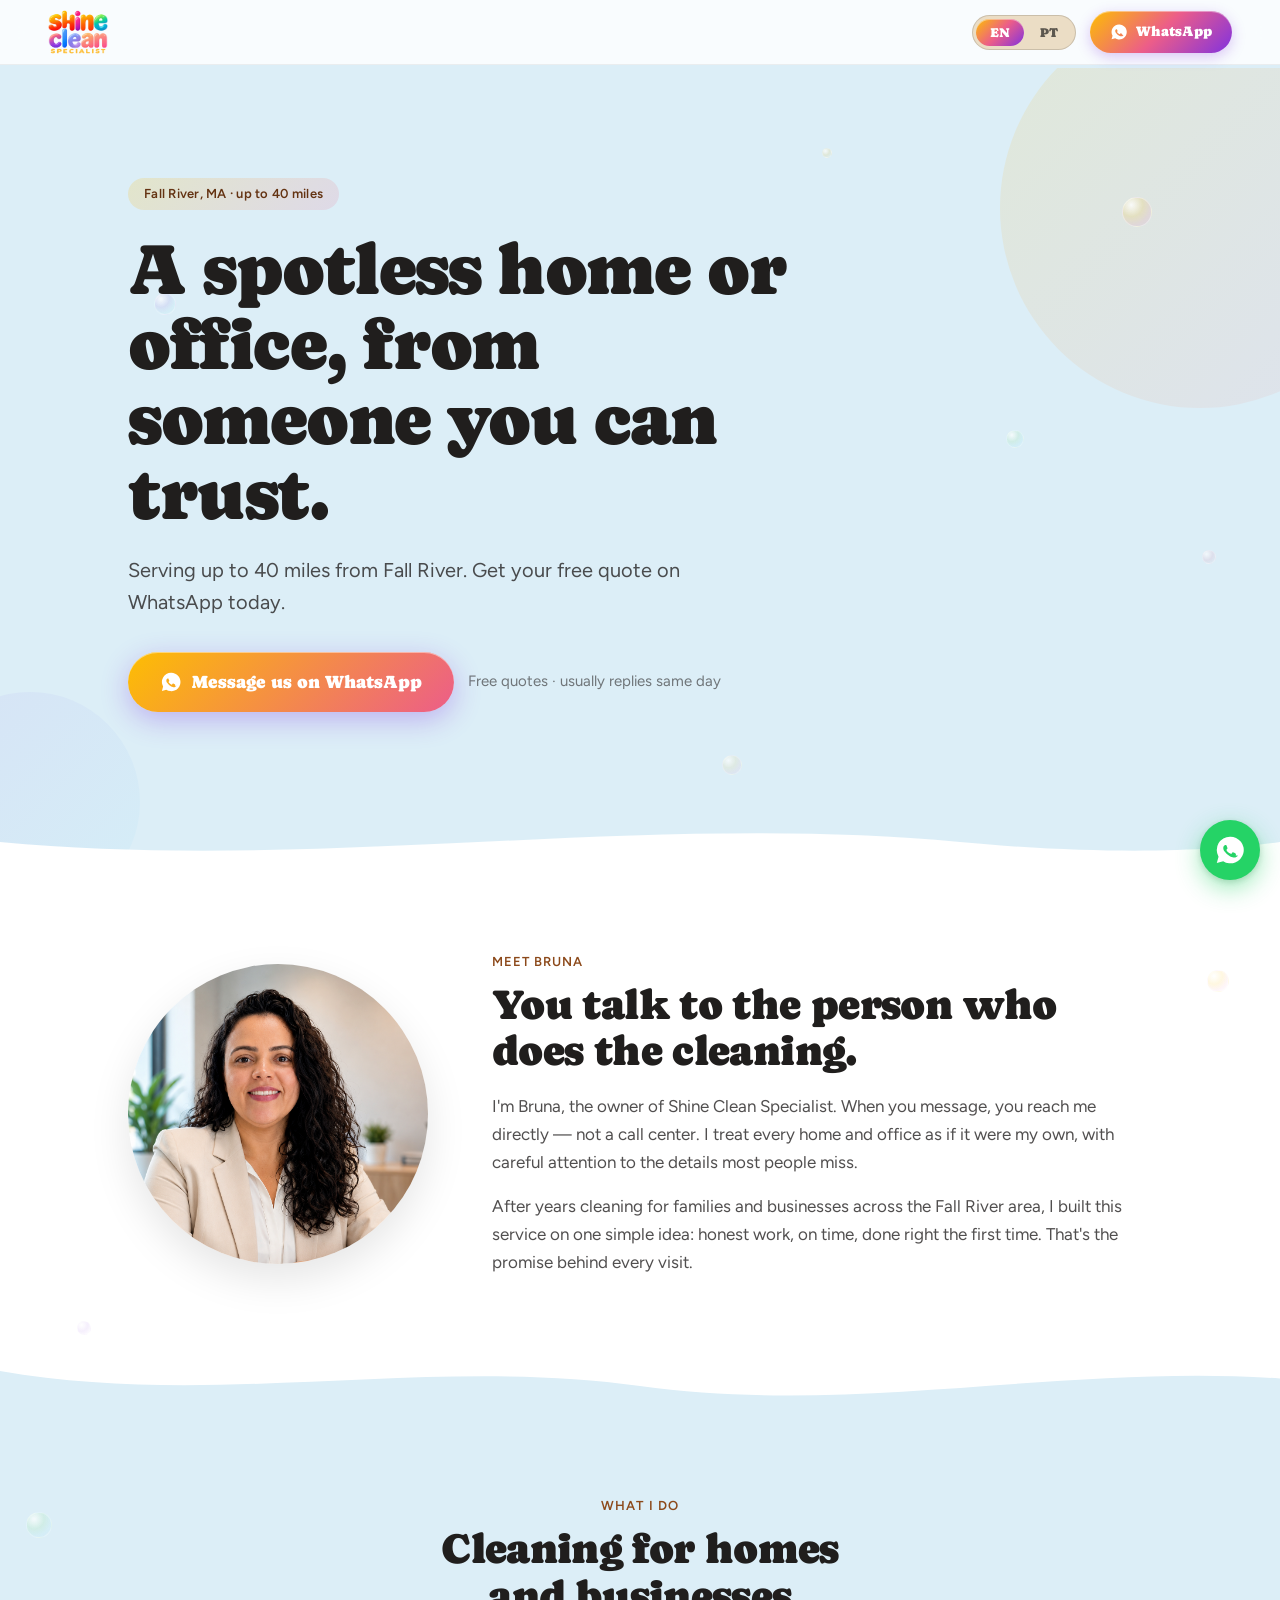
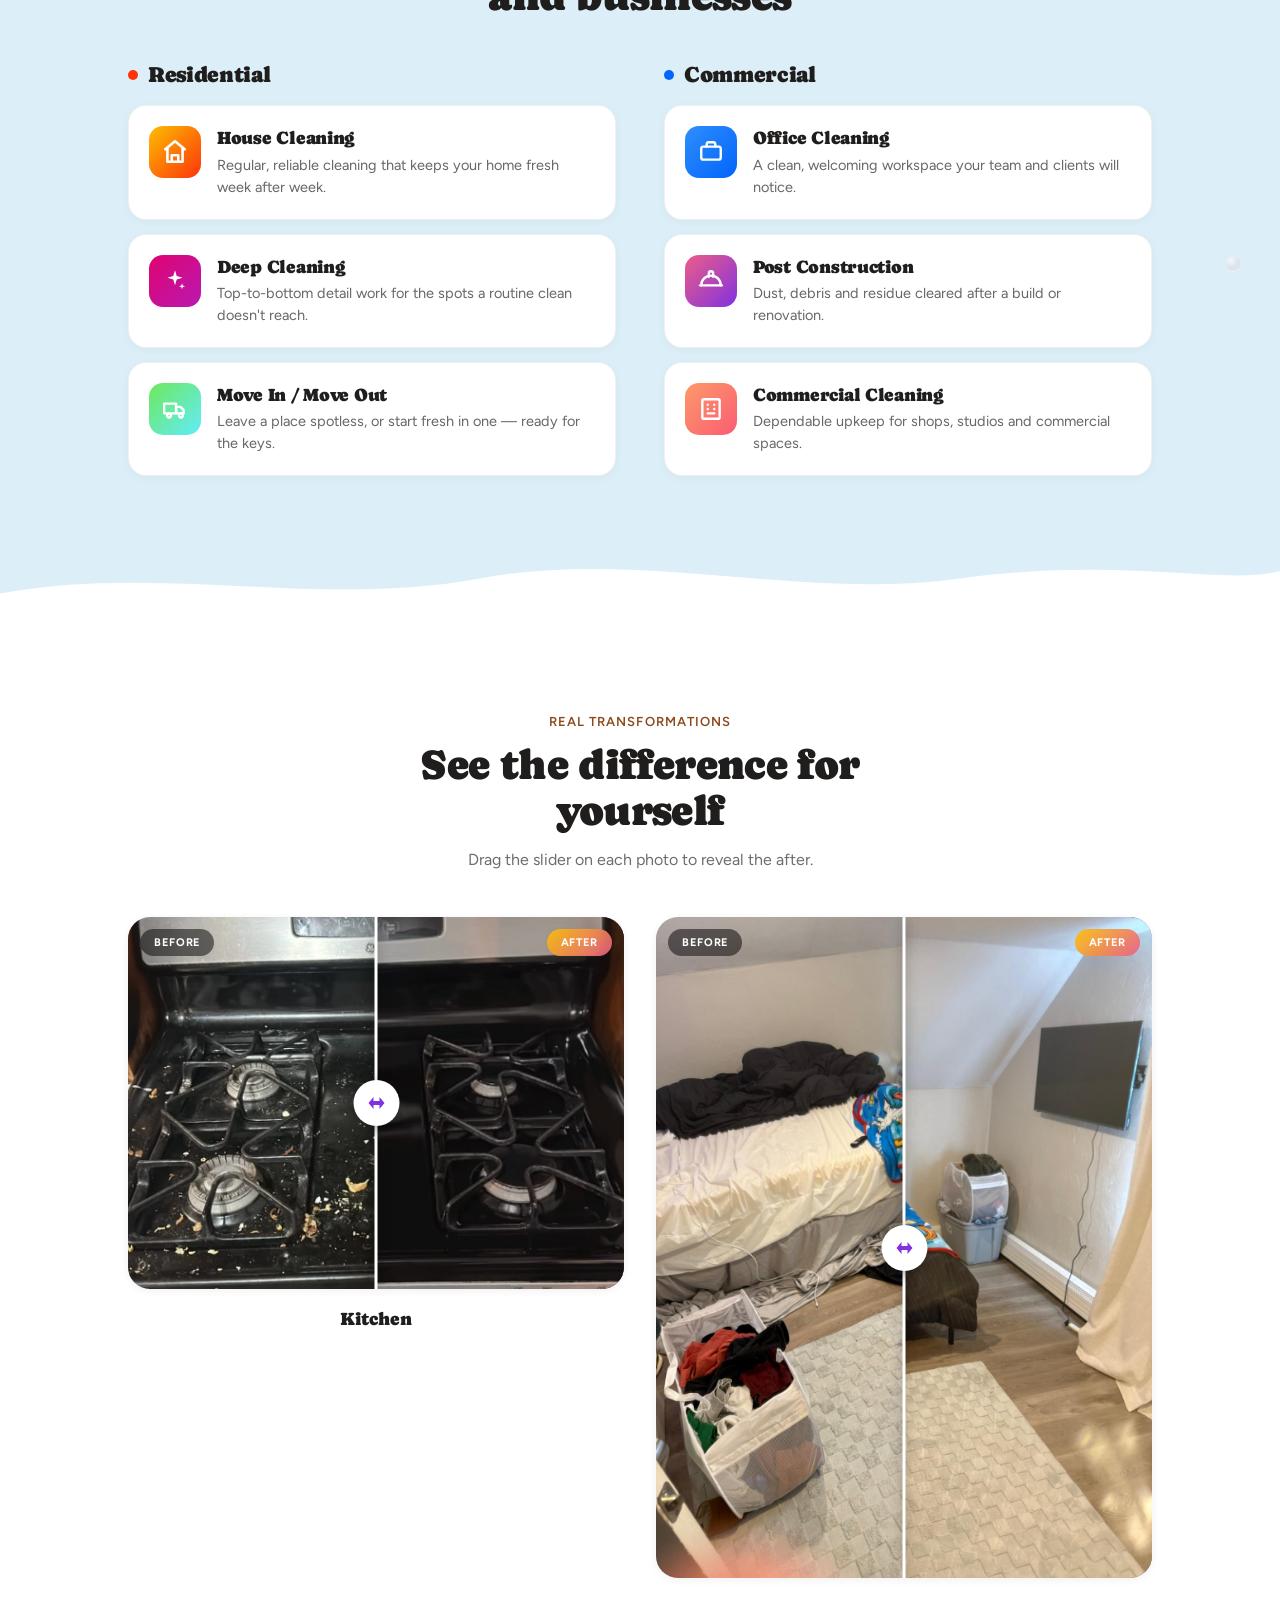
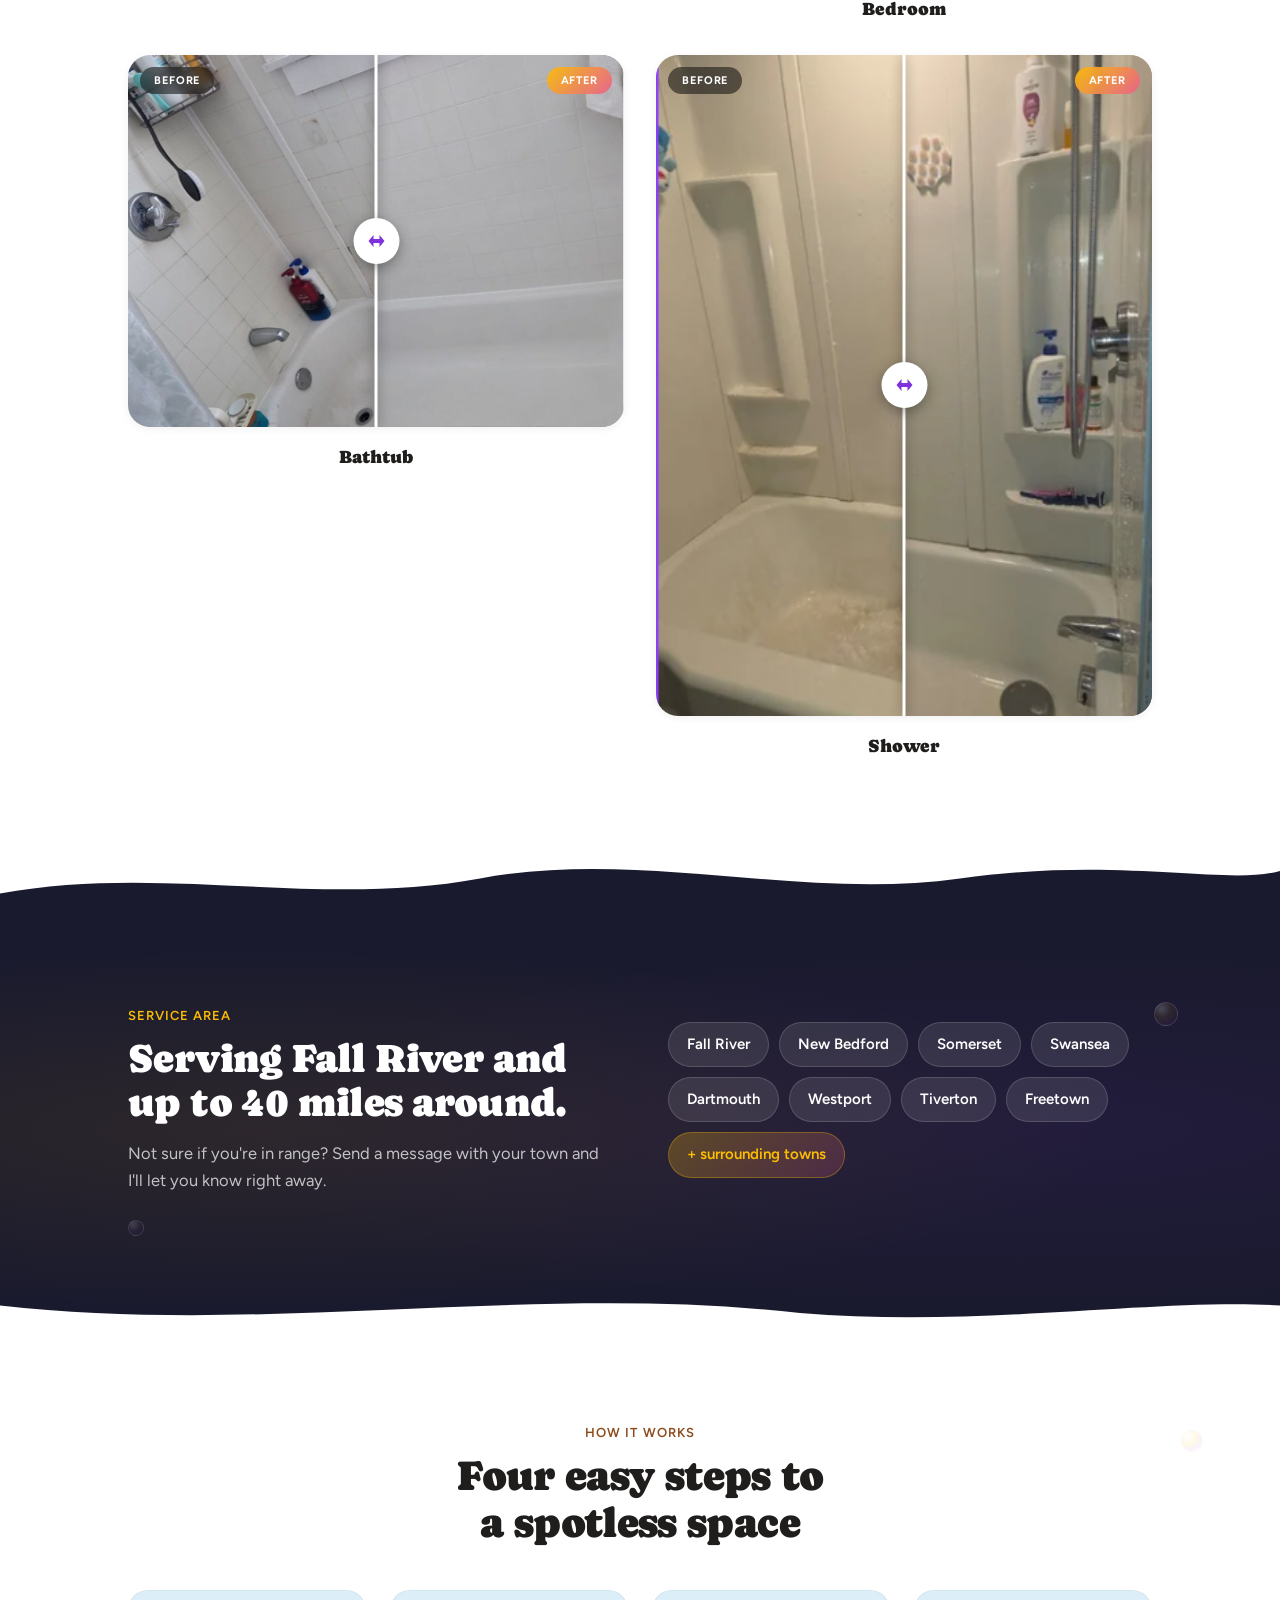
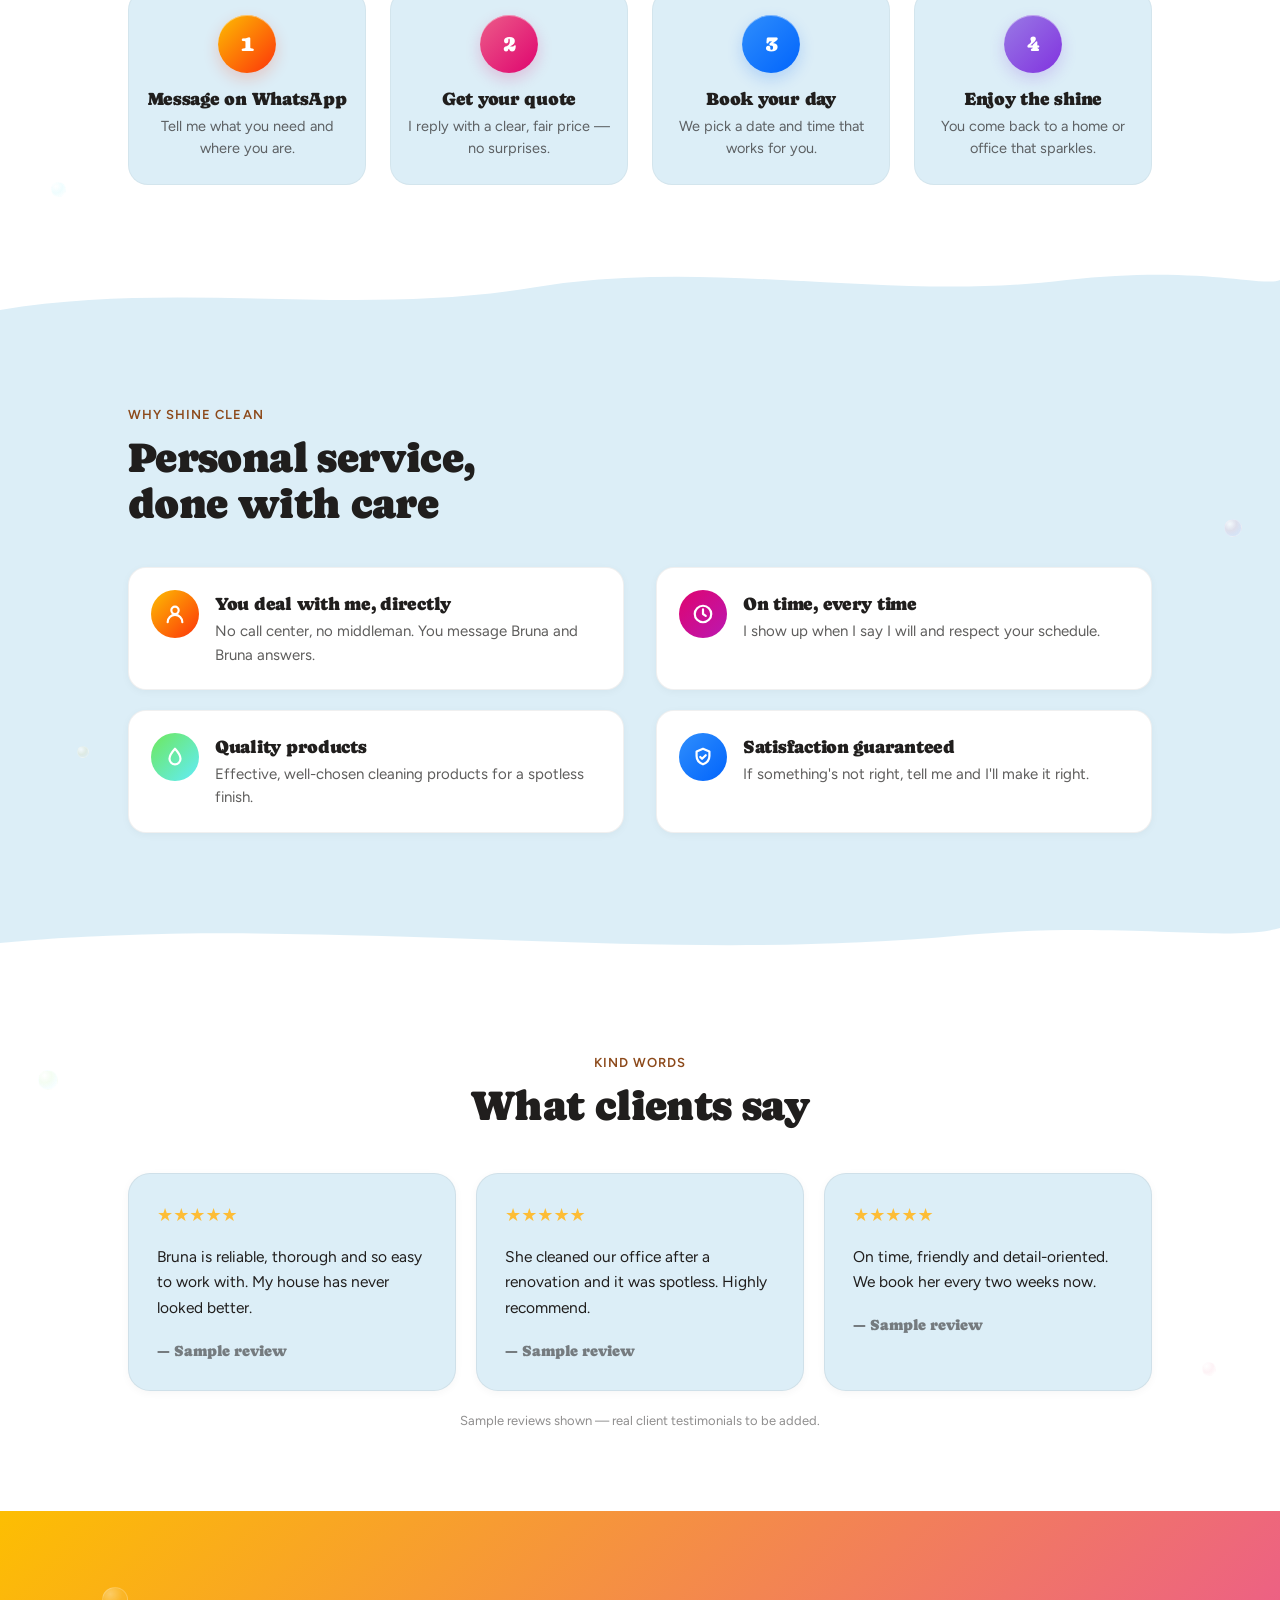
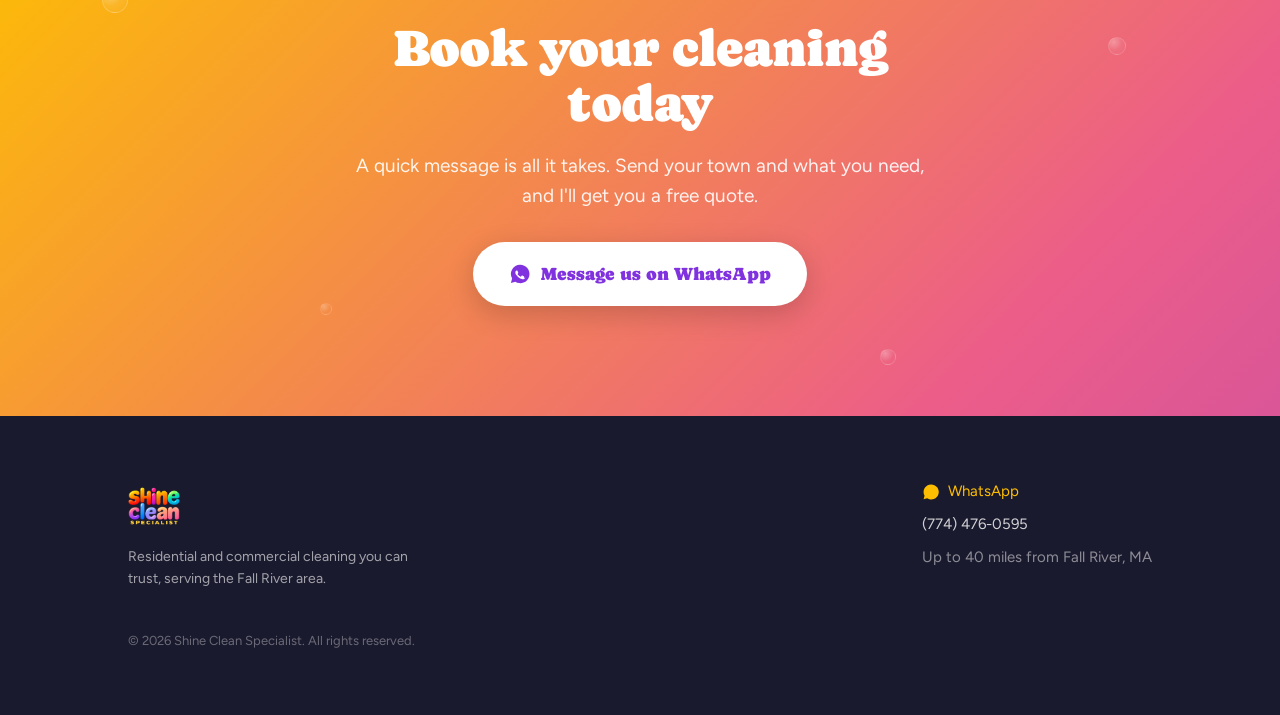
==== commit a1593ef2: "Swap alternating section background from tan to a clean blue The Designer's --color-bg (#f5ead8, a b" ====
--- a/shine-clean-site/index.html
+++ b/shine-clean-site/index.html
@@ -41,6 +41,7 @@
 </script>
 
 <style>
+:root { --color-bg: #DCEEF7; }
 html { scroll-behavior: smooth; }
 @media (prefers-reduced-motion: reduce) { html { scroll-behavior: auto; } }
 body { margin: 0; }
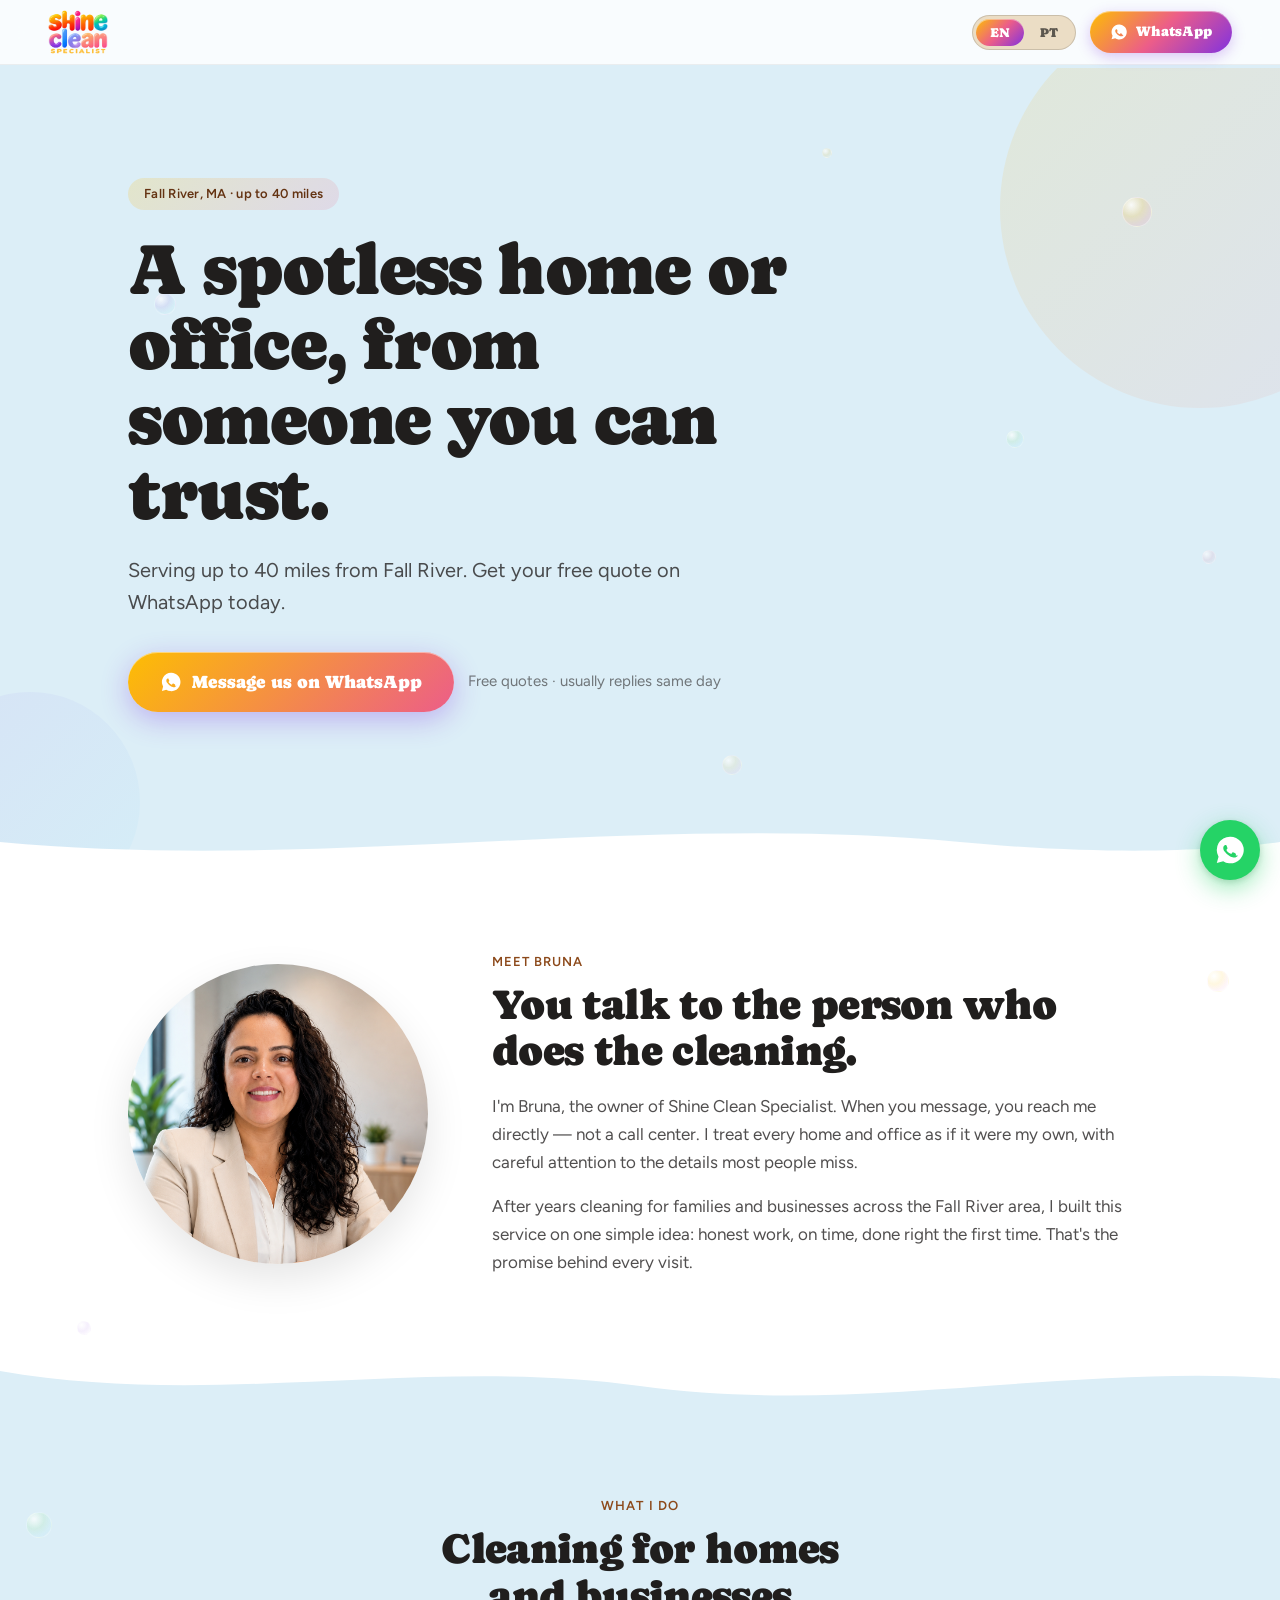
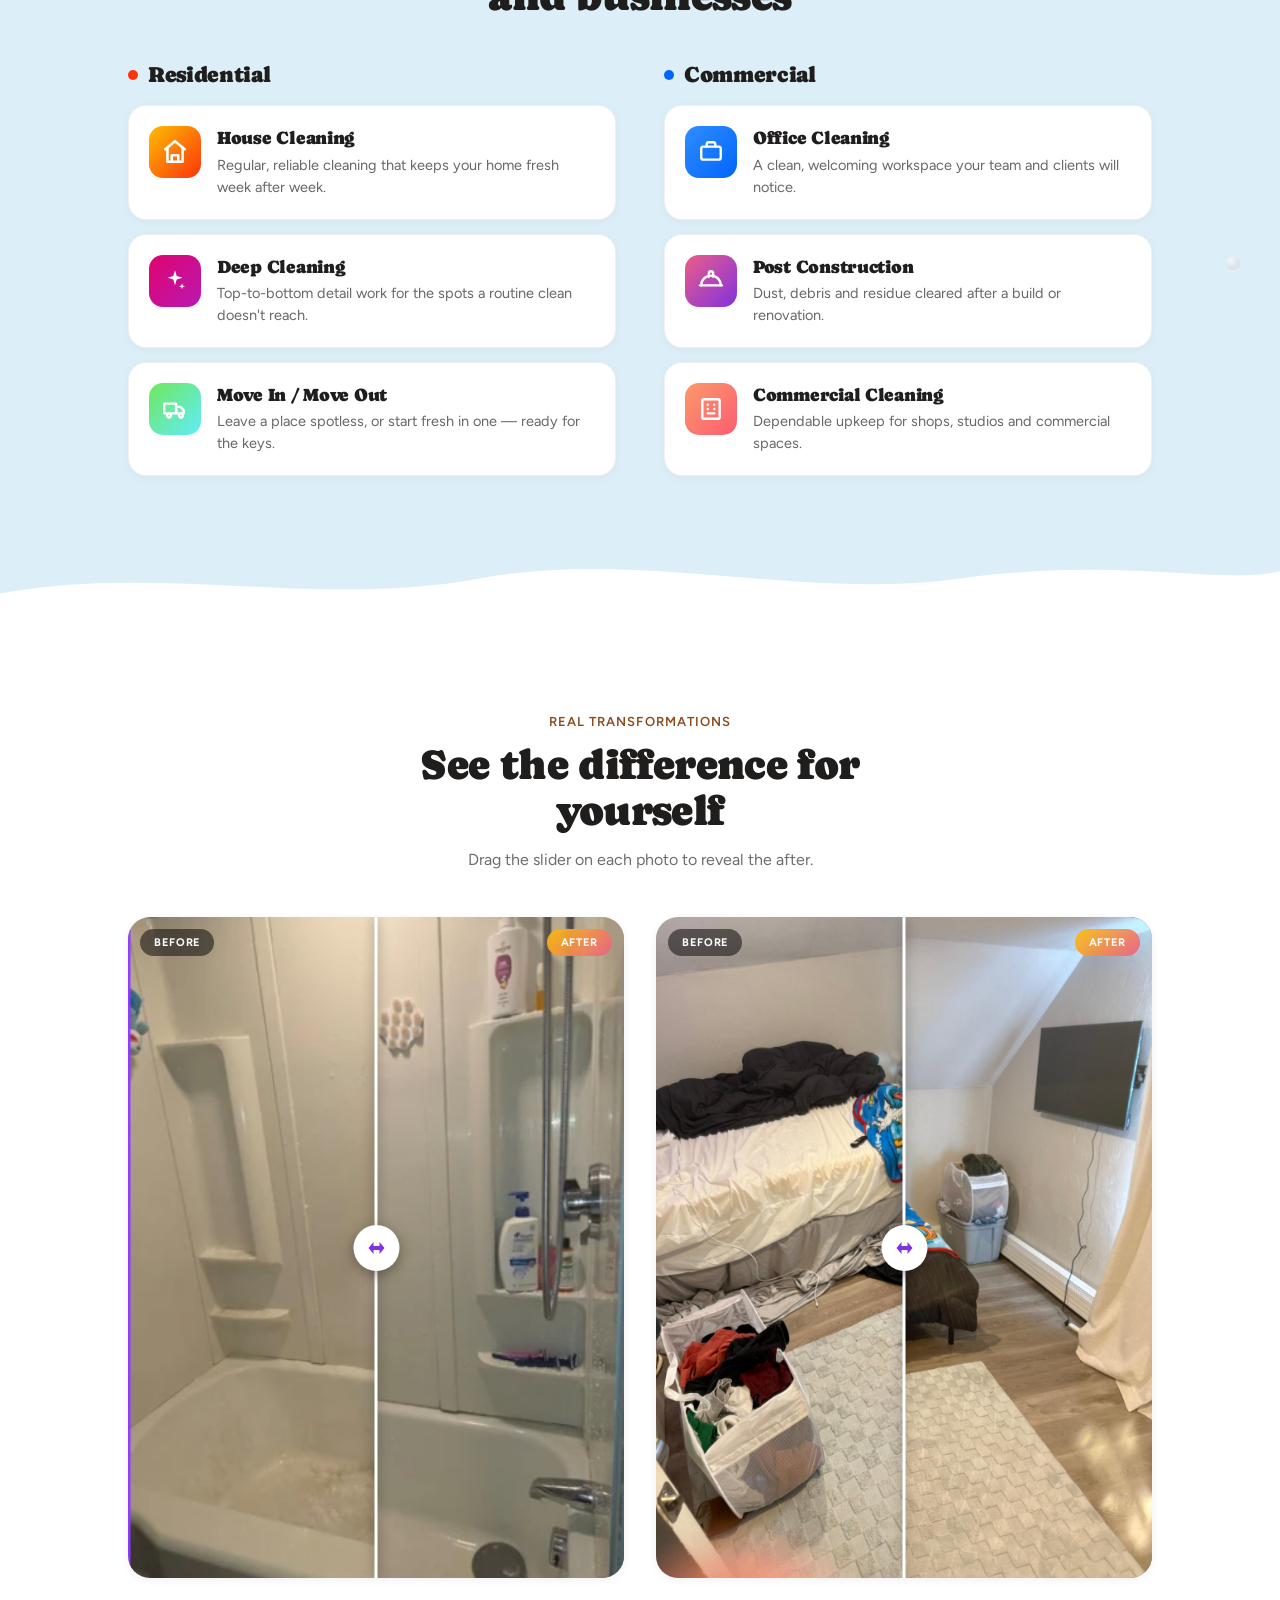
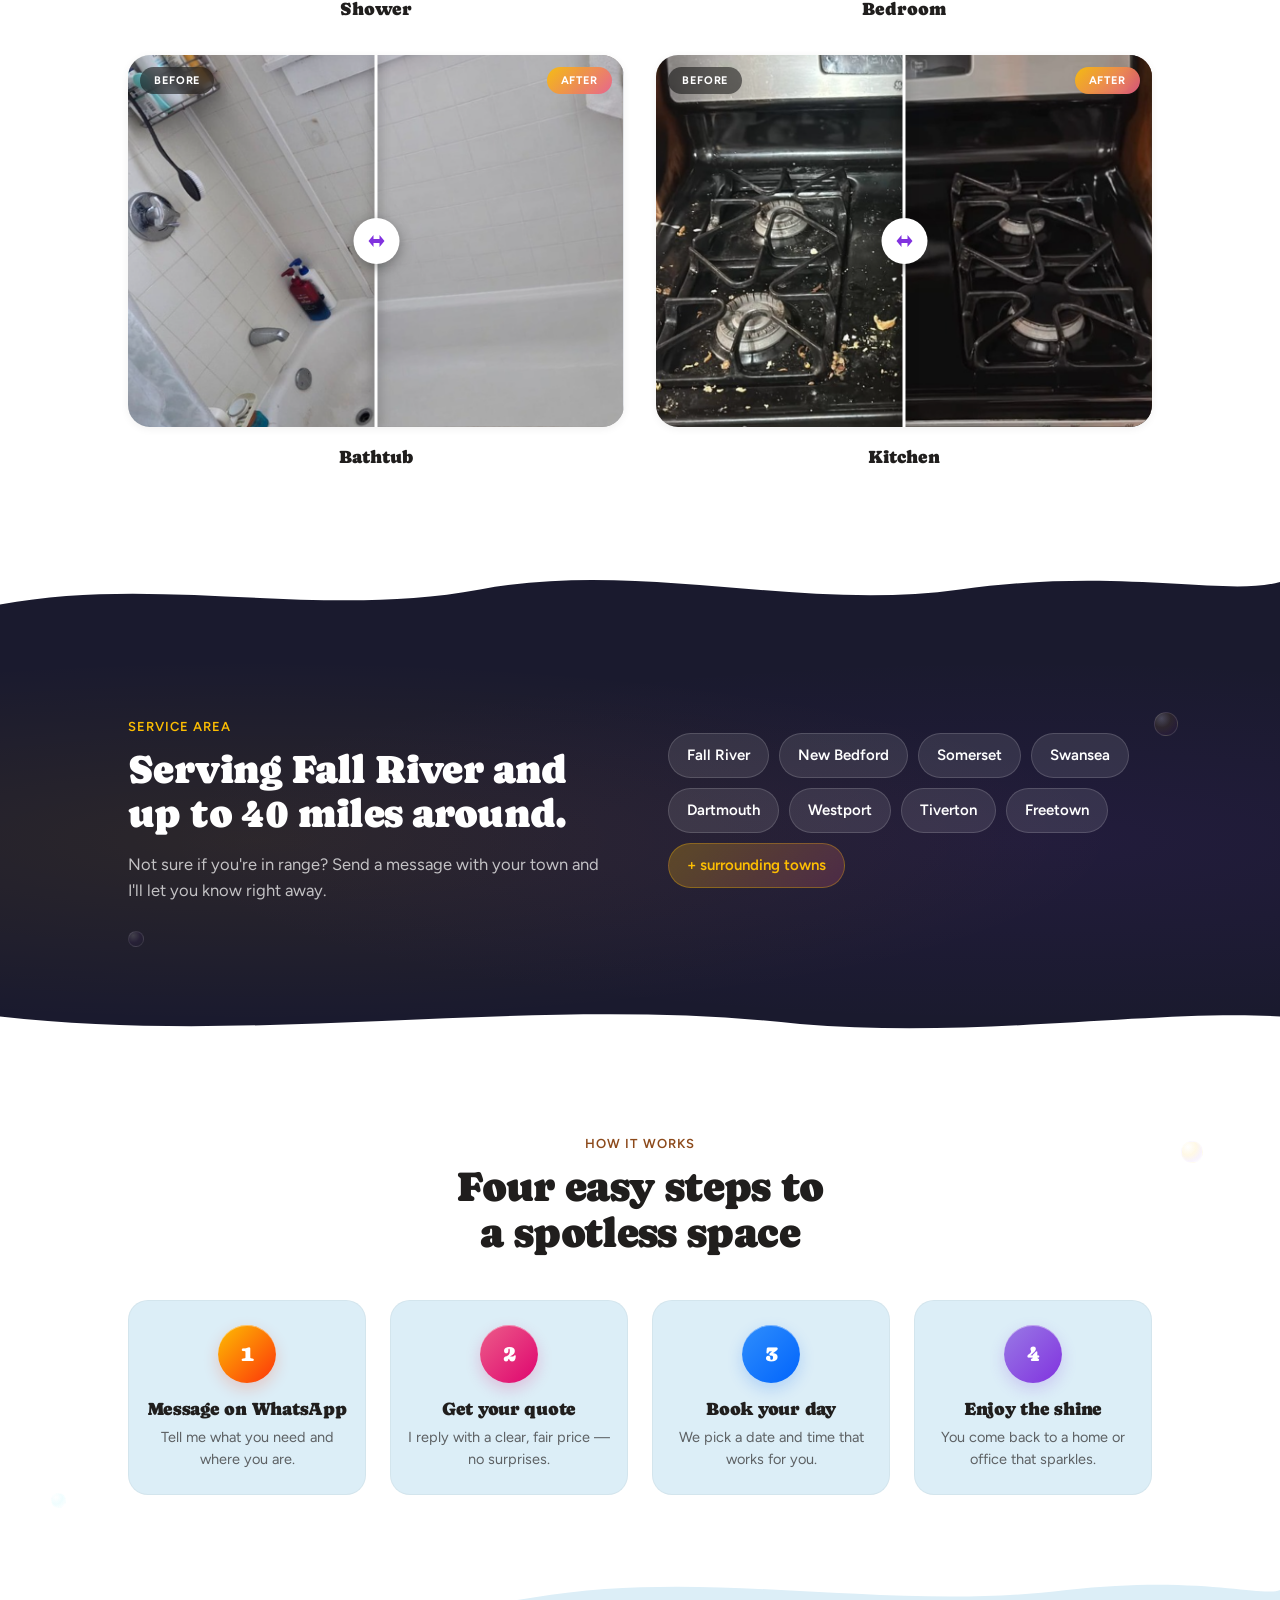
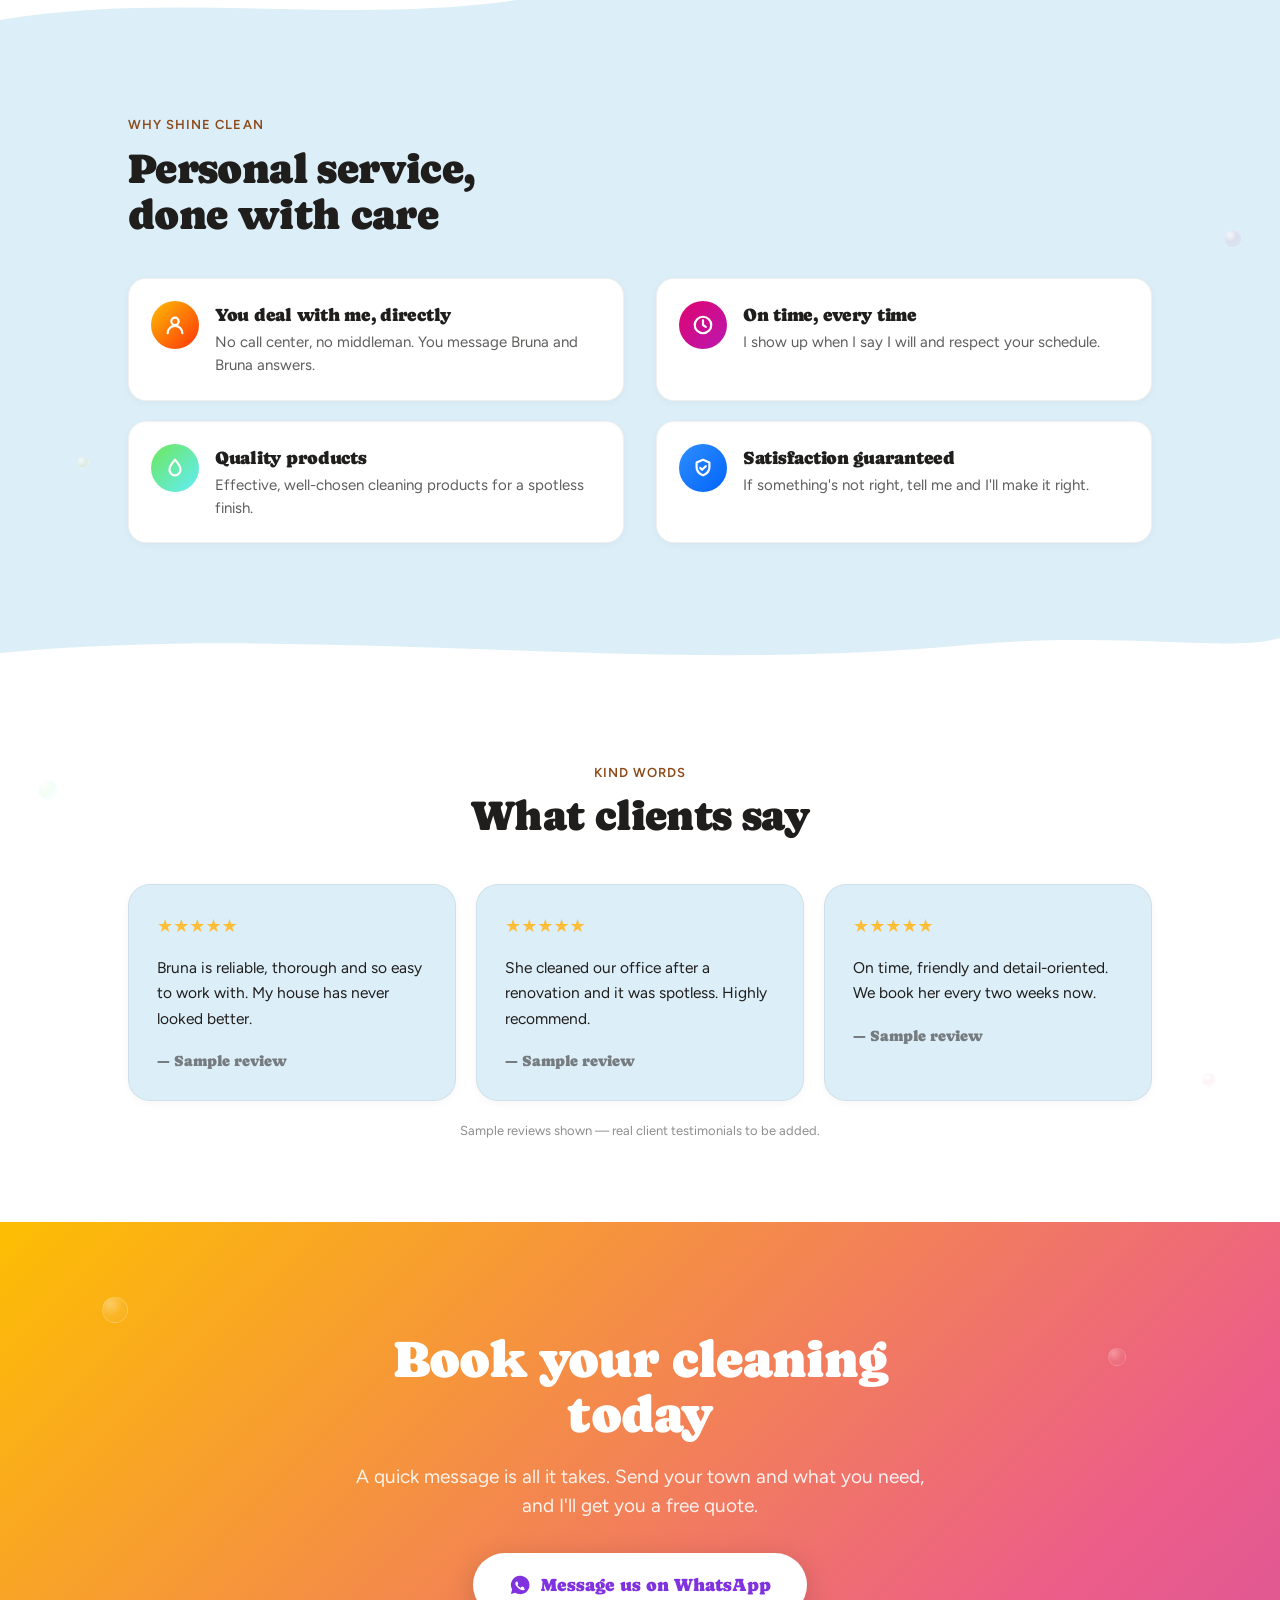
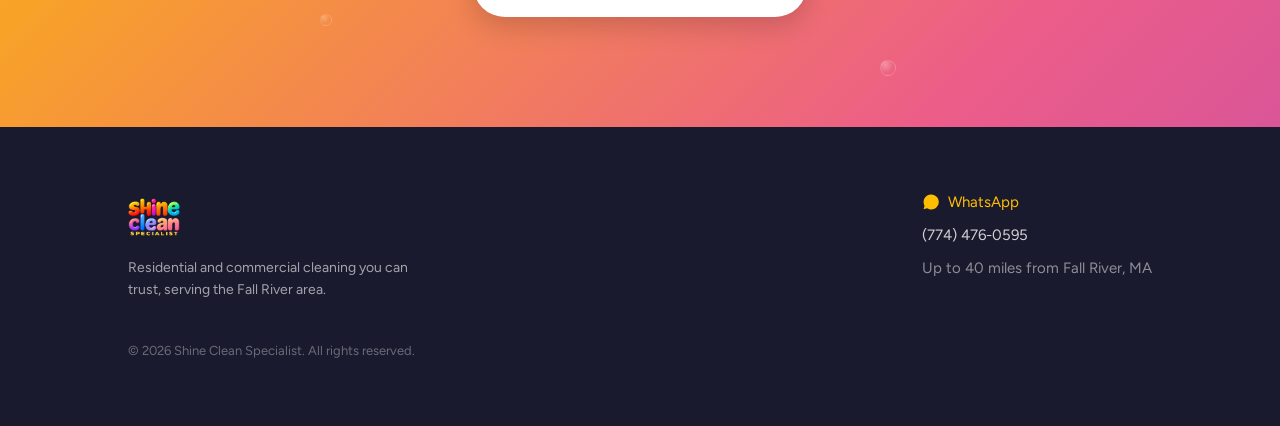
==== commit c55b5373: "Reorder before/after gallery: shower first, kitchen last Swapped shower and kitchen positions per fe" ====
--- a/shine-clean-site/index.html
+++ b/shine-clean-site/index.html
@@ -308,14 +308,14 @@
     <div class="ba-grid fade-in">
       
       <figure class="ba-item">
-        <div class="ba" style="aspect-ratio:4/3;">
-          <div class="ba-layer"><img src="uploads/antes-cozinha.png" alt="" loading="lazy" decoding="async"></div>
-          <div class="ba-layer ba-after"><img src="uploads/depois-cozinha.png" alt="" loading="lazy" decoding="async"></div>
+        <div class="ba" style="aspect-ratio:3/4;">
+          <div class="ba-layer"><img src="uploads/antes-banheiro2.png" alt="" loading="lazy" decoding="async"></div>
+          <div class="ba-layer ba-after"><img src="uploads/depois-banheiro2.png" alt="" loading="lazy" decoding="async"></div>
           <span class="ba-badge ba-badge-before" data-i18n="baLabelBefore"></span>
           <span class="ba-badge ba-badge-after" data-i18n="baLabelAfter"></span>
           <div class="ba-handle"><div class="ba-knob" aria-hidden="true"><svg viewBox="0 0 24 24"><path d="M9 6l-5 6 5 6v-4h6v4l5-6-5-6v4H9z"/></svg></div></div>
         </div>
-        <figcaption class="ba-caption" data-i18n="baPair1"></figcaption>
+        <figcaption class="ba-caption" data-i18n="baPair-banheiro2"></figcaption>
       </figure>
       <figure class="ba-item">
         <div class="ba" style="aspect-ratio:3/4;">
@@ -325,7 +325,7 @@
           <span class="ba-badge ba-badge-after" data-i18n="baLabelAfter"></span>
           <div class="ba-handle"><div class="ba-knob" aria-hidden="true"><svg viewBox="0 0 24 24"><path d="M9 6l-5 6 5 6v-4h6v4l5-6-5-6v4H9z"/></svg></div></div>
         </div>
-        <figcaption class="ba-caption" data-i18n="baPair2"></figcaption>
+        <figcaption class="ba-caption" data-i18n="baPair-quarto"></figcaption>
       </figure>
       <figure class="ba-item">
         <div class="ba" style="aspect-ratio:4/3;">
@@ -335,17 +335,17 @@
           <span class="ba-badge ba-badge-after" data-i18n="baLabelAfter"></span>
           <div class="ba-handle"><div class="ba-knob" aria-hidden="true"><svg viewBox="0 0 24 24"><path d="M9 6l-5 6 5 6v-4h6v4l5-6-5-6v4H9z"/></svg></div></div>
         </div>
-        <figcaption class="ba-caption" data-i18n="baPair3"></figcaption>
+        <figcaption class="ba-caption" data-i18n="baPair-banheiro1"></figcaption>
       </figure>
       <figure class="ba-item">
-        <div class="ba" style="aspect-ratio:3/4;">
-          <div class="ba-layer"><img src="uploads/antes-banheiro2.png" alt="" loading="lazy" decoding="async"></div>
-          <div class="ba-layer ba-after"><img src="uploads/depois-banheiro2.png" alt="" loading="lazy" decoding="async"></div>
+        <div class="ba" style="aspect-ratio:4/3;">
+          <div class="ba-layer"><img src="uploads/antes-cozinha.png" alt="" loading="lazy" decoding="async"></div>
+          <div class="ba-layer ba-after"><img src="uploads/depois-cozinha.png" alt="" loading="lazy" decoding="async"></div>
           <span class="ba-badge ba-badge-before" data-i18n="baLabelBefore"></span>
           <span class="ba-badge ba-badge-after" data-i18n="baLabelAfter"></span>
           <div class="ba-handle"><div class="ba-knob" aria-hidden="true"><svg viewBox="0 0 24 24"><path d="M9 6l-5 6 5 6v-4h6v4l5-6-5-6v4H9z"/></svg></div></div>
         </div>
-        <figcaption class="ba-caption" data-i18n="baPair4"></figcaption>
+        <figcaption class="ba-caption" data-i18n="baPair-cozinha"></figcaption>
       </figure>
     </div>
   </div>
@@ -534,7 +534,7 @@
 <script>
 (() => {
   "use strict";
-  const COPY = {"en":{"navCta":"WhatsApp","heroBadge":"Fall River, MA · up to 40 miles","heroHeadline":"A spotless home or office, from someone you can trust.","heroSub":"Serving up to 40 miles from Fall River. Get your free quote on WhatsApp today.","heroCta":"Message us on WhatsApp","heroNote":"Free quotes · usually replies same day","aboutKicker":"Meet Bruna","aboutTitle":"You talk to the person who does the cleaning.","aboutP1":"I'm Bruna, the owner of Shine Clean Specialist. When you message, you reach me directly — not a call center. I treat every home and office as if it were my own, with careful attention to the details most people miss.","aboutP2":"After years cleaning for families and businesses across the Fall River area, I built this service on one simple idea: honest work, on time, done right the first time. That's the promise behind every visit.","svcKicker":"What I do","svcTitle":"Cleaning for homes and businesses","svcResidential":"Residential","svcCommercial":"Commercial","s1t":"House Cleaning","s1d":"Regular, reliable cleaning that keeps your home fresh week after week.","s2t":"Deep Cleaning","s2d":"Top-to-bottom detail work for the spots a routine clean doesn't reach.","s3t":"Move In / Move Out","s3d":"Leave a place spotless, or start fresh in one — ready for the keys.","s4t":"Office Cleaning","s4d":"A clean, welcoming workspace your team and clients will notice.","s5t":"Post Construction","s5d":"Dust, debris and residue cleared after a build or renovation.","s6t":"Commercial Cleaning","s6d":"Dependable upkeep for shops, studios and commercial spaces.","areaKicker":"Service area","areaTitle":"Serving Fall River and up to 40 miles around.","areaSub":"Not sure if you're in range? Send a message with your town and I'll let you know right away.","areaMore":"+ surrounding towns","howKicker":"How it works","howTitle":"Four easy steps to a spotless space","h1t":"Message on WhatsApp","h1d":"Tell me what you need and where you are.","h2t":"Get your quote","h2d":"I reply with a clear, fair price — no surprises.","h3t":"Book your day","h3d":"We pick a date and time that works for you.","h4t":"Enjoy the shine","h4d":"You come back to a home or office that sparkles.","whyKicker":"Why Shine Clean","whyTitle":"Personal service, done with care","d1t":"You deal with me, directly","d1d":"No call center, no middleman. You message Bruna and Bruna answers.","d2t":"On time, every time","d2d":"I show up when I say I will and respect your schedule.","d3t":"Quality products","d3d":"Effective, well-chosen cleaning products for a spotless finish.","d4t":"Satisfaction guaranteed","d4d":"If something's not right, tell me and I'll make it right.","revKicker":"Kind words","revTitle":"What clients say","rev1":"Bruna is reliable, thorough and so easy to work with. My house has never looked better.","rev1by":"— Sample review","rev2":"She cleaned our office after a renovation and it was spotless. Highly recommend.","rev2by":"— Sample review","rev3":"On time, friendly and detail-oriented. We book her every two weeks now.","rev3by":"— Sample review","revNote":"Sample reviews shown — real client testimonials to be added.","finalTitle":"Book your cleaning today","finalSub":"A quick message is all it takes. Send your town and what you need, and I'll get you a free quote.","finalCta":"Message us on WhatsApp","footTag":"Residential and commercial cleaning you can trust, serving the Fall River area.","footArea":"Up to 40 miles from Fall River, MA","footCopy":"© 2026 Shine Clean Specialist. All rights reserved.","baKicker":"Real transformations","baTitle":"See the difference for yourself","baSub":"Drag the slider on each photo to reveal the after.","baLabelBefore":"Before","baLabelAfter":"After","baPair1":"Kitchen","baPair2":"Bedroom","baPair3":"Bathtub","baPair4":"Shower"},"pt":{"navCta":"WhatsApp","heroBadge":"Fall River, MA · até 40 milhas","heroHeadline":"Sua casa ou escritório impecável, com quem você pode confiar.","heroSub":"Atendimento em até 40 milhas de Fall River. Peça seu orçamento agora pelo WhatsApp.","heroCta":"Chamar no WhatsApp","heroNote":"Orçamento grátis · normalmente respondo no mesmo dia","aboutKicker":"Conheça a Bruna","aboutTitle":"Você fala direto com quem faz a limpeza.","aboutP1":"Sou a Bruna, dona da Shine Clean Specialist. Quando você manda mensagem, fala comigo — não com uma central. Cuido de cada casa e escritório como se fossem meus, com atenção aos detalhes que a maioria não percebe.","aboutP2":"Depois de anos limpando para famílias e empresas na região de Fall River, criei este serviço com uma ideia simples: trabalho honesto, no horário, bem feito da primeira vez. Essa é a promessa em cada visita.","svcKicker":"O que eu faço","svcTitle":"Limpeza para casas e empresas","svcResidential":"Residencial","svcCommercial":"Comercial","s1t":"Limpeza Residencial","s1d":"Limpeza regular e confiável que mantém sua casa impecável toda semana.","s2t":"Limpeza Pesada","s2d":"Limpeza detalhada de cima a baixo, nos cantos que a rotina não alcança.","s3t":"Mudança (Entrada/Saída)","s3d":"Deixe o imóvel impecável, ou comece do zero em um novo — pronto para morar.","s4t":"Limpeza de Escritório","s4d":"Um ambiente limpo e acolhedor que sua equipe e clientes vão notar.","s5t":"Pós-Obra","s5d":"Poeira, entulho e resíduos removidos depois de obra ou reforma.","s6t":"Limpeza Comercial","s6d":"Manutenção confiável para lojas, estúdios e espaços comerciais.","areaKicker":"Área de atendimento","areaTitle":"Atendo Fall River e até 40 milhas ao redor.","areaSub":"Não sabe se está na área? Mande uma mensagem com sua cidade e eu confirmo na hora.","areaMore":"+ cidades vizinhas","howKicker":"Como funciona","howTitle":"Quatro passos simples até tudo impecável","h1t":"Chama no WhatsApp","h1d":"Me conta o que precisa e onde você está.","h2t":"Recebe o orçamento","h2d":"Respondo com um preço claro e justo — sem surpresas.","h3t":"Agenda o dia","h3d":"A gente marca a data e o horário que funciona pra você.","h4t":"Aproveita o brilho","h4d":"Você volta pra uma casa ou escritório reluzente.","whyKicker":"Por que a Shine Clean","whyTitle":"Atendimento pessoal, feito com capricho","d1t":"Você fala comigo, direto","d1d":"Sem central, sem intermediário. Você chama a Bruna e a Bruna responde.","d2t":"Pontualidade sempre","d2d":"Chego na hora combinada e respeito a sua agenda.","d3t":"Produtos de qualidade","d3d":"Produtos de limpeza eficazes e bem escolhidos para um acabamento impecável.","d4t":"Satisfação garantida","d4d":"Se algo não ficou certo, me avisa que eu resolvo.","revKicker":"Palavras gentis","revTitle":"O que dizem os clientes","rev1":"A Bruna é confiável, caprichosa e muito fácil de trabalhar. Minha casa nunca esteve tão bem.","rev1by":"— Avaliação de exemplo","rev2":"Ela limpou nosso escritório depois da reforma e ficou impecável. Recomendo muito.","rev2by":"— Avaliação de exemplo","rev3":"Pontual, simpática e atenta aos detalhes. Agora agendamos a cada duas semanas.","rev3by":"— Avaliação de exemplo","revNote":"Avaliações de exemplo — depoimentos reais de clientes serão adicionados.","finalTitle":"Agende sua limpeza hoje","finalSub":"Basta uma mensagem rápida. Manda sua cidade e o que você precisa, e eu passo um orçamento grátis.","finalCta":"Chamar no WhatsApp","footTag":"Limpeza residencial e comercial de confiança, atendendo a região de Fall River.","footArea":"Até 40 milhas de Fall River, MA","footCopy":"© 2026 Shine Clean Specialist. Todos os direitos reservados.","baKicker":"Transformações reais","baTitle":"Veja a diferença você mesmo","baSub":"Arraste o controle em cada foto para revelar o depois.","baLabelBefore":"Antes","baLabelAfter":"Depois","baPair1":"Cozinha","baPair2":"Quarto","baPair3":"Banheira","baPair4":"Box"}};
+  const COPY = {"en":{"navCta":"WhatsApp","heroBadge":"Fall River, MA · up to 40 miles","heroHeadline":"A spotless home or office, from someone you can trust.","heroSub":"Serving up to 40 miles from Fall River. Get your free quote on WhatsApp today.","heroCta":"Message us on WhatsApp","heroNote":"Free quotes · usually replies same day","aboutKicker":"Meet Bruna","aboutTitle":"You talk to the person who does the cleaning.","aboutP1":"I'm Bruna, the owner of Shine Clean Specialist. When you message, you reach me directly — not a call center. I treat every home and office as if it were my own, with careful attention to the details most people miss.","aboutP2":"After years cleaning for families and businesses across the Fall River area, I built this service on one simple idea: honest work, on time, done right the first time. That's the promise behind every visit.","svcKicker":"What I do","svcTitle":"Cleaning for homes and businesses","svcResidential":"Residential","svcCommercial":"Commercial","s1t":"House Cleaning","s1d":"Regular, reliable cleaning that keeps your home fresh week after week.","s2t":"Deep Cleaning","s2d":"Top-to-bottom detail work for the spots a routine clean doesn't reach.","s3t":"Move In / Move Out","s3d":"Leave a place spotless, or start fresh in one — ready for the keys.","s4t":"Office Cleaning","s4d":"A clean, welcoming workspace your team and clients will notice.","s5t":"Post Construction","s5d":"Dust, debris and residue cleared after a build or renovation.","s6t":"Commercial Cleaning","s6d":"Dependable upkeep for shops, studios and commercial spaces.","areaKicker":"Service area","areaTitle":"Serving Fall River and up to 40 miles around.","areaSub":"Not sure if you're in range? Send a message with your town and I'll let you know right away.","areaMore":"+ surrounding towns","howKicker":"How it works","howTitle":"Four easy steps to a spotless space","h1t":"Message on WhatsApp","h1d":"Tell me what you need and where you are.","h2t":"Get your quote","h2d":"I reply with a clear, fair price — no surprises.","h3t":"Book your day","h3d":"We pick a date and time that works for you.","h4t":"Enjoy the shine","h4d":"You come back to a home or office that sparkles.","whyKicker":"Why Shine Clean","whyTitle":"Personal service, done with care","d1t":"You deal with me, directly","d1d":"No call center, no middleman. You message Bruna and Bruna answers.","d2t":"On time, every time","d2d":"I show up when I say I will and respect your schedule.","d3t":"Quality products","d3d":"Effective, well-chosen cleaning products for a spotless finish.","d4t":"Satisfaction guaranteed","d4d":"If something's not right, tell me and I'll make it right.","revKicker":"Kind words","revTitle":"What clients say","rev1":"Bruna is reliable, thorough and so easy to work with. My house has never looked better.","rev1by":"— Sample review","rev2":"She cleaned our office after a renovation and it was spotless. Highly recommend.","rev2by":"— Sample review","rev3":"On time, friendly and detail-oriented. We book her every two weeks now.","rev3by":"— Sample review","revNote":"Sample reviews shown — real client testimonials to be added.","finalTitle":"Book your cleaning today","finalSub":"A quick message is all it takes. Send your town and what you need, and I'll get you a free quote.","finalCta":"Message us on WhatsApp","footTag":"Residential and commercial cleaning you can trust, serving the Fall River area.","footArea":"Up to 40 miles from Fall River, MA","footCopy":"© 2026 Shine Clean Specialist. All rights reserved.","baKicker":"Real transformations","baTitle":"See the difference for yourself","baSub":"Drag the slider on each photo to reveal the after.","baLabelBefore":"Before","baLabelAfter":"After","baPair-cozinha":"Kitchen","baPair-quarto":"Bedroom","baPair-banheiro1":"Bathtub","baPair-banheiro2":"Shower"},"pt":{"navCta":"WhatsApp","heroBadge":"Fall River, MA · até 40 milhas","heroHeadline":"Sua casa ou escritório impecável, com quem você pode confiar.","heroSub":"Atendimento em até 40 milhas de Fall River. Peça seu orçamento agora pelo WhatsApp.","heroCta":"Chamar no WhatsApp","heroNote":"Orçamento grátis · normalmente respondo no mesmo dia","aboutKicker":"Conheça a Bruna","aboutTitle":"Você fala direto com quem faz a limpeza.","aboutP1":"Sou a Bruna, dona da Shine Clean Specialist. Quando você manda mensagem, fala comigo — não com uma central. Cuido de cada casa e escritório como se fossem meus, com atenção aos detalhes que a maioria não percebe.","aboutP2":"Depois de anos limpando para famílias e empresas na região de Fall River, criei este serviço com uma ideia simples: trabalho honesto, no horário, bem feito da primeira vez. Essa é a promessa em cada visita.","svcKicker":"O que eu faço","svcTitle":"Limpeza para casas e empresas","svcResidential":"Residencial","svcCommercial":"Comercial","s1t":"Limpeza Residencial","s1d":"Limpeza regular e confiável que mantém sua casa impecável toda semana.","s2t":"Limpeza Pesada","s2d":"Limpeza detalhada de cima a baixo, nos cantos que a rotina não alcança.","s3t":"Mudança (Entrada/Saída)","s3d":"Deixe o imóvel impecável, ou comece do zero em um novo — pronto para morar.","s4t":"Limpeza de Escritório","s4d":"Um ambiente limpo e acolhedor que sua equipe e clientes vão notar.","s5t":"Pós-Obra","s5d":"Poeira, entulho e resíduos removidos depois de obra ou reforma.","s6t":"Limpeza Comercial","s6d":"Manutenção confiável para lojas, estúdios e espaços comerciais.","areaKicker":"Área de atendimento","areaTitle":"Atendo Fall River e até 40 milhas ao redor.","areaSub":"Não sabe se está na área? Mande uma mensagem com sua cidade e eu confirmo na hora.","areaMore":"+ cidades vizinhas","howKicker":"Como funciona","howTitle":"Quatro passos simples até tudo impecável","h1t":"Chama no WhatsApp","h1d":"Me conta o que precisa e onde você está.","h2t":"Recebe o orçamento","h2d":"Respondo com um preço claro e justo — sem surpresas.","h3t":"Agenda o dia","h3d":"A gente marca a data e o horário que funciona pra você.","h4t":"Aproveita o brilho","h4d":"Você volta pra uma casa ou escritório reluzente.","whyKicker":"Por que a Shine Clean","whyTitle":"Atendimento pessoal, feito com capricho","d1t":"Você fala comigo, direto","d1d":"Sem central, sem intermediário. Você chama a Bruna e a Bruna responde.","d2t":"Pontualidade sempre","d2d":"Chego na hora combinada e respeito a sua agenda.","d3t":"Produtos de qualidade","d3d":"Produtos de limpeza eficazes e bem escolhidos para um acabamento impecável.","d4t":"Satisfação garantida","d4d":"Se algo não ficou certo, me avisa que eu resolvo.","revKicker":"Palavras gentis","revTitle":"O que dizem os clientes","rev1":"A Bruna é confiável, caprichosa e muito fácil de trabalhar. Minha casa nunca esteve tão bem.","rev1by":"— Avaliação de exemplo","rev2":"Ela limpou nosso escritório depois da reforma e ficou impecável. Recomendo muito.","rev2by":"— Avaliação de exemplo","rev3":"Pontual, simpática e atenta aos detalhes. Agora agendamos a cada duas semanas.","rev3by":"— Avaliação de exemplo","revNote":"Avaliações de exemplo — depoimentos reais de clientes serão adicionados.","finalTitle":"Agende sua limpeza hoje","finalSub":"Basta uma mensagem rápida. Manda sua cidade e o que você precisa, e eu passo um orçamento grátis.","finalCta":"Chamar no WhatsApp","footTag":"Limpeza residencial e comercial de confiança, atendendo a região de Fall River.","footArea":"Até 40 milhas de Fall River, MA","footCopy":"© 2026 Shine Clean Specialist. Todos os direitos reservados.","baKicker":"Transformações reais","baTitle":"Veja a diferença você mesmo","baSub":"Arraste o controle em cada foto para revelar o depois.","baLabelBefore":"Antes","baLabelAfter":"Depois","baPair-cozinha":"Cozinha","baPair-quarto":"Quarto","baPair-banheiro1":"Banheira","baPair-banheiro2":"Box"}};
   const WA_MSG = {"en":"Hi! I saw your website and I'd like a free cleaning quote.","pt":"Olá! Vi o site e gostaria de um orçamento de limpeza."};
   const WA_NUMBER = "17744760595";
 
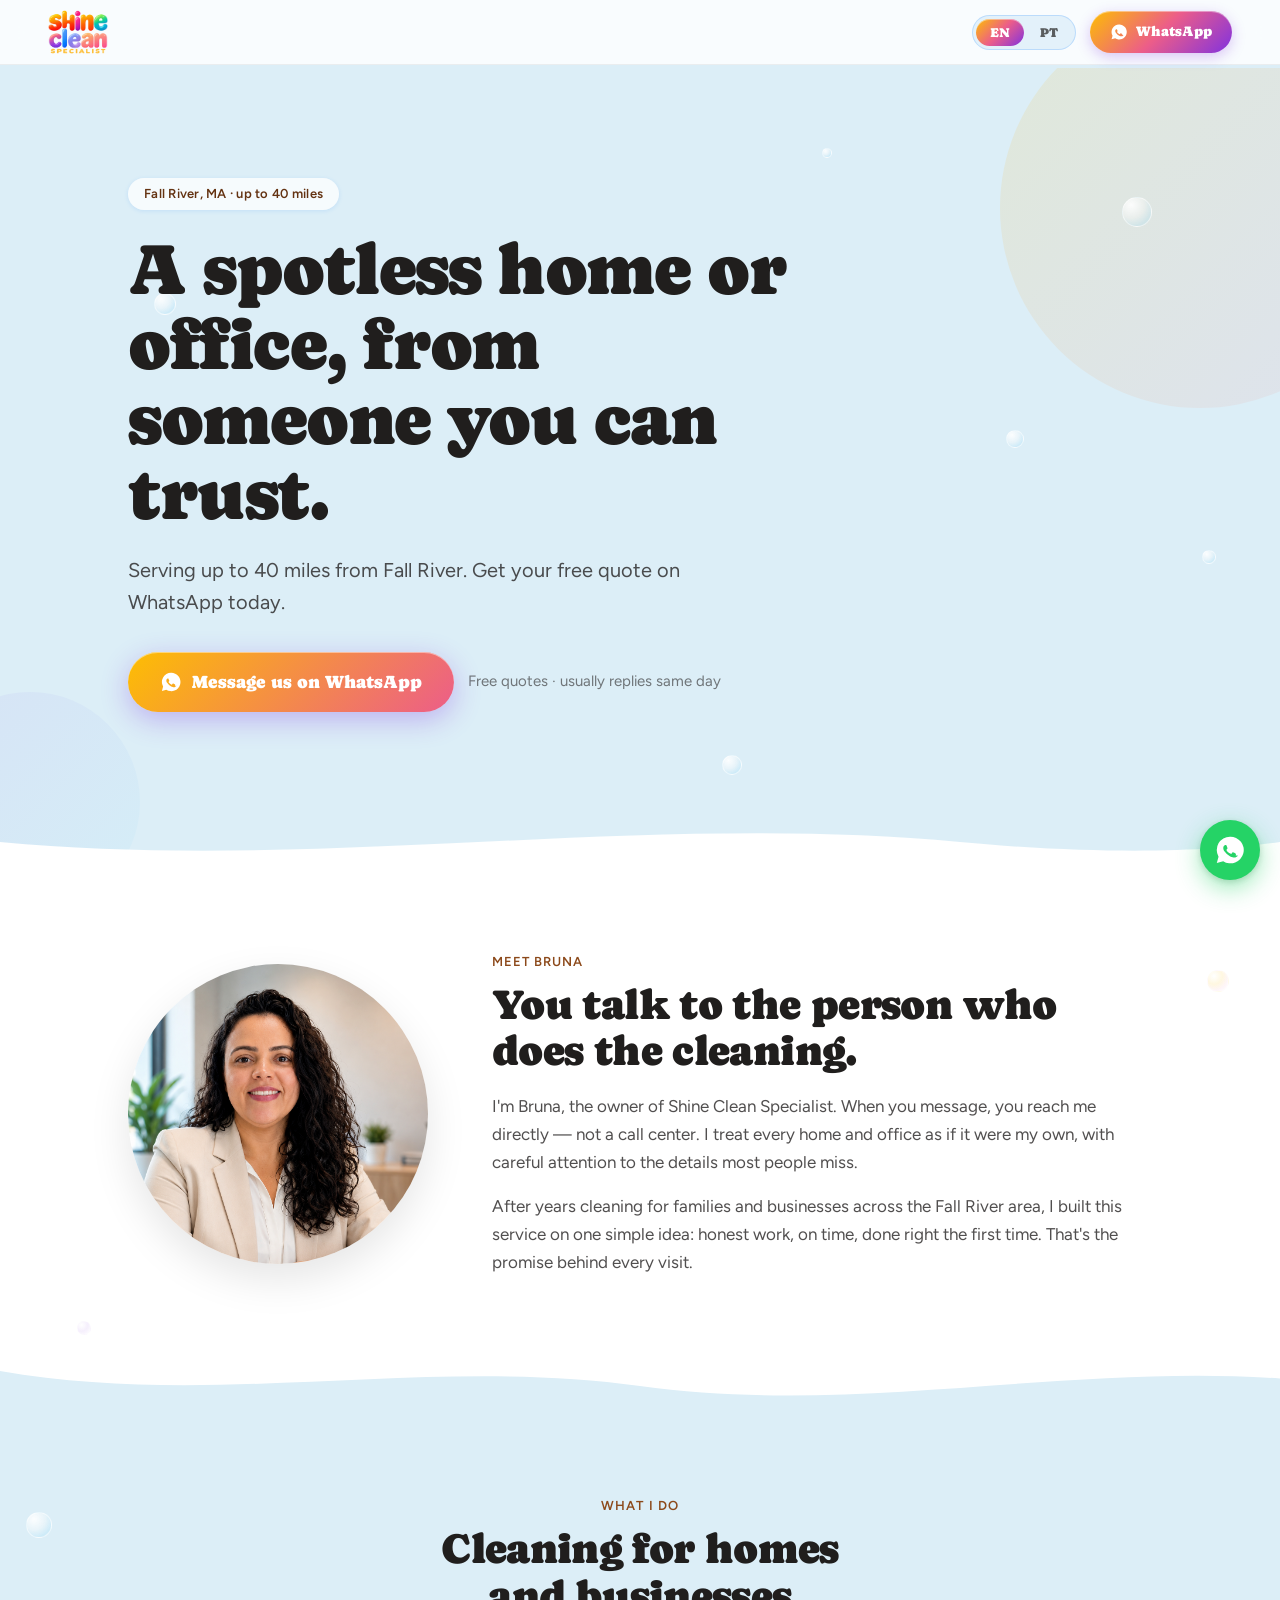
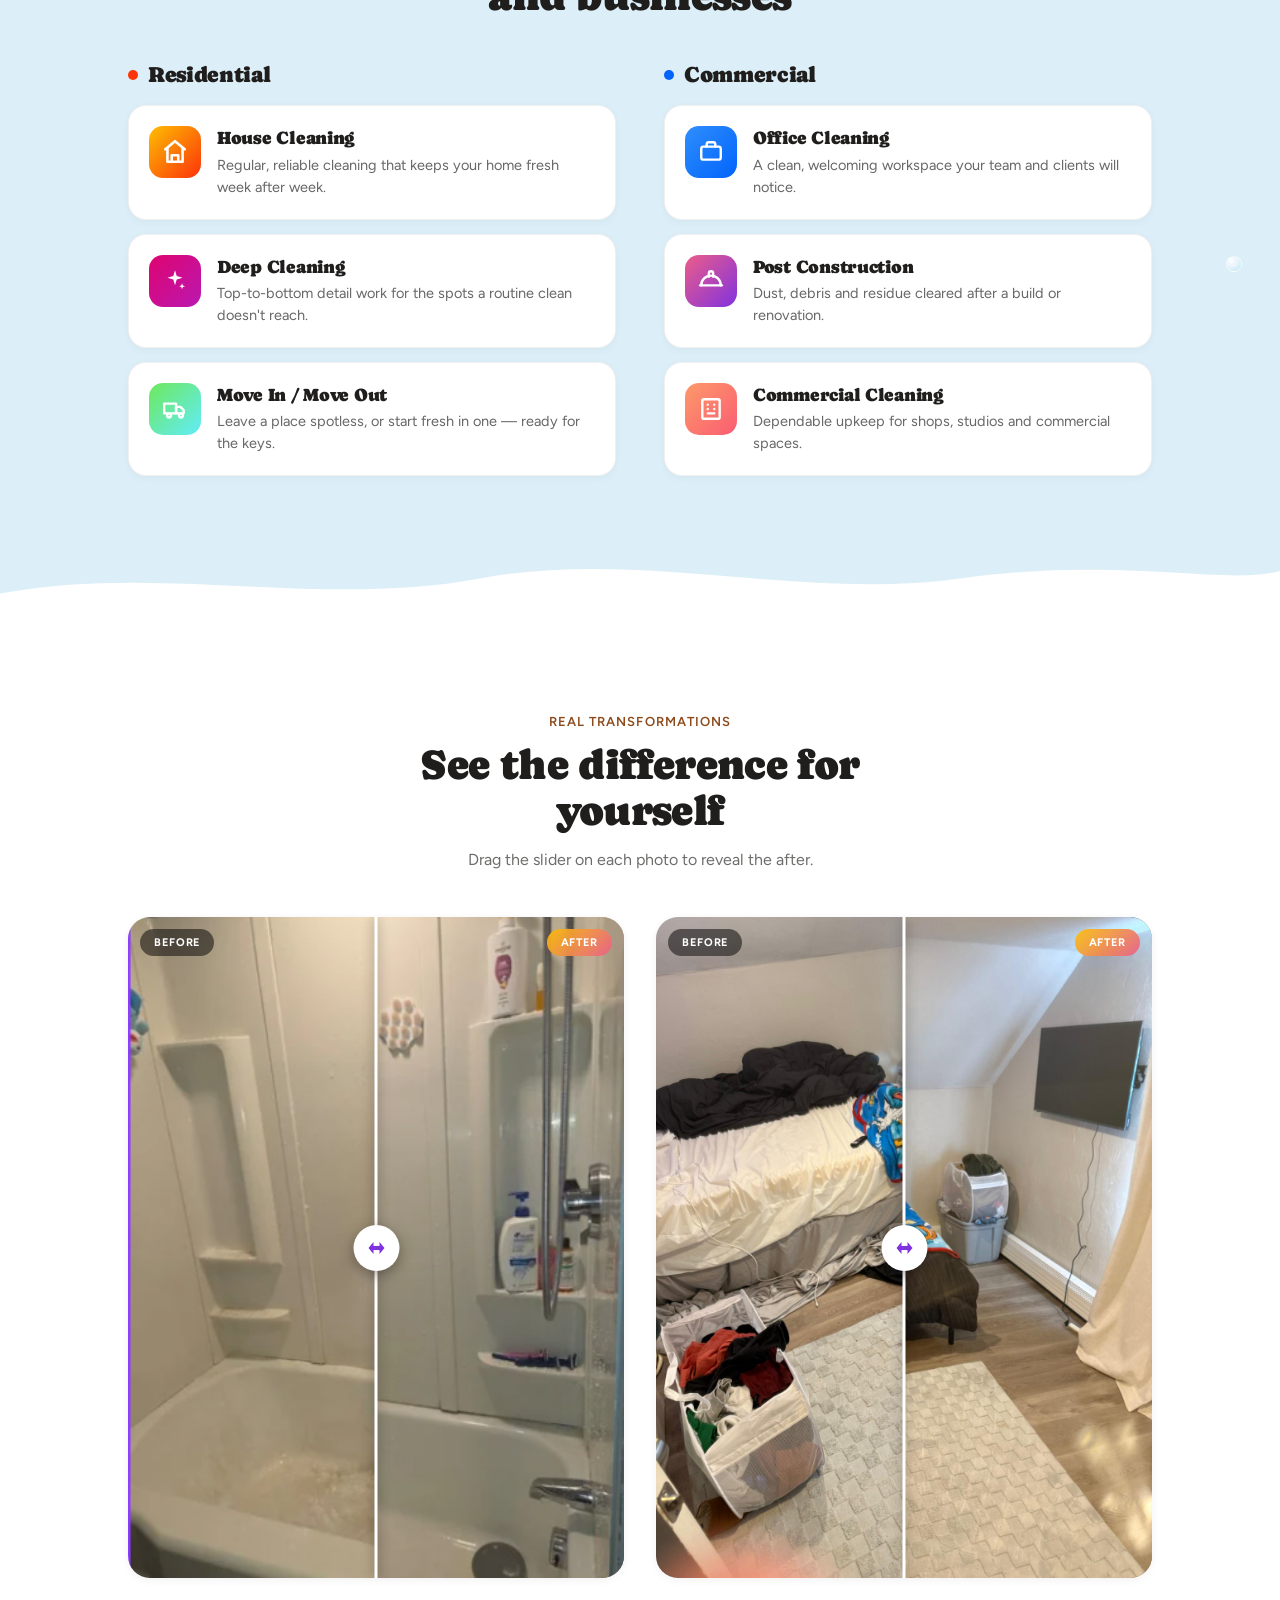
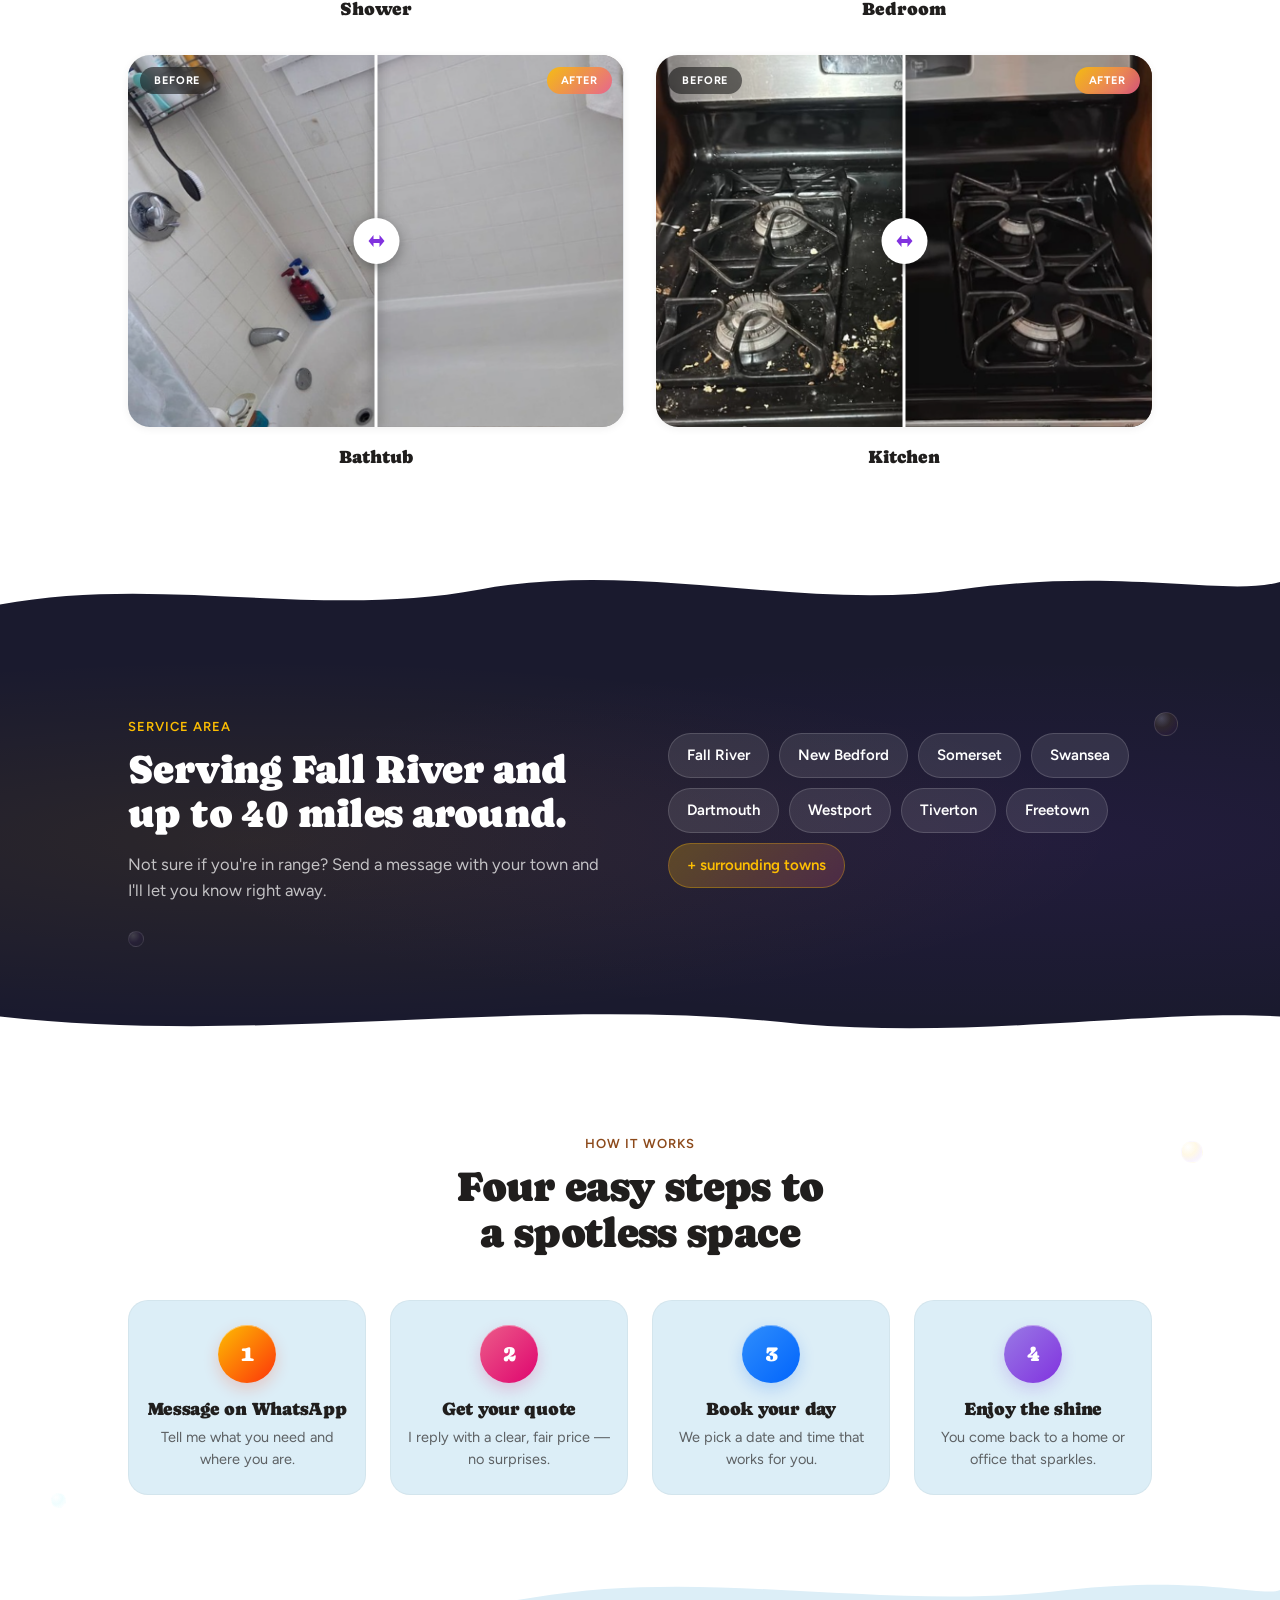
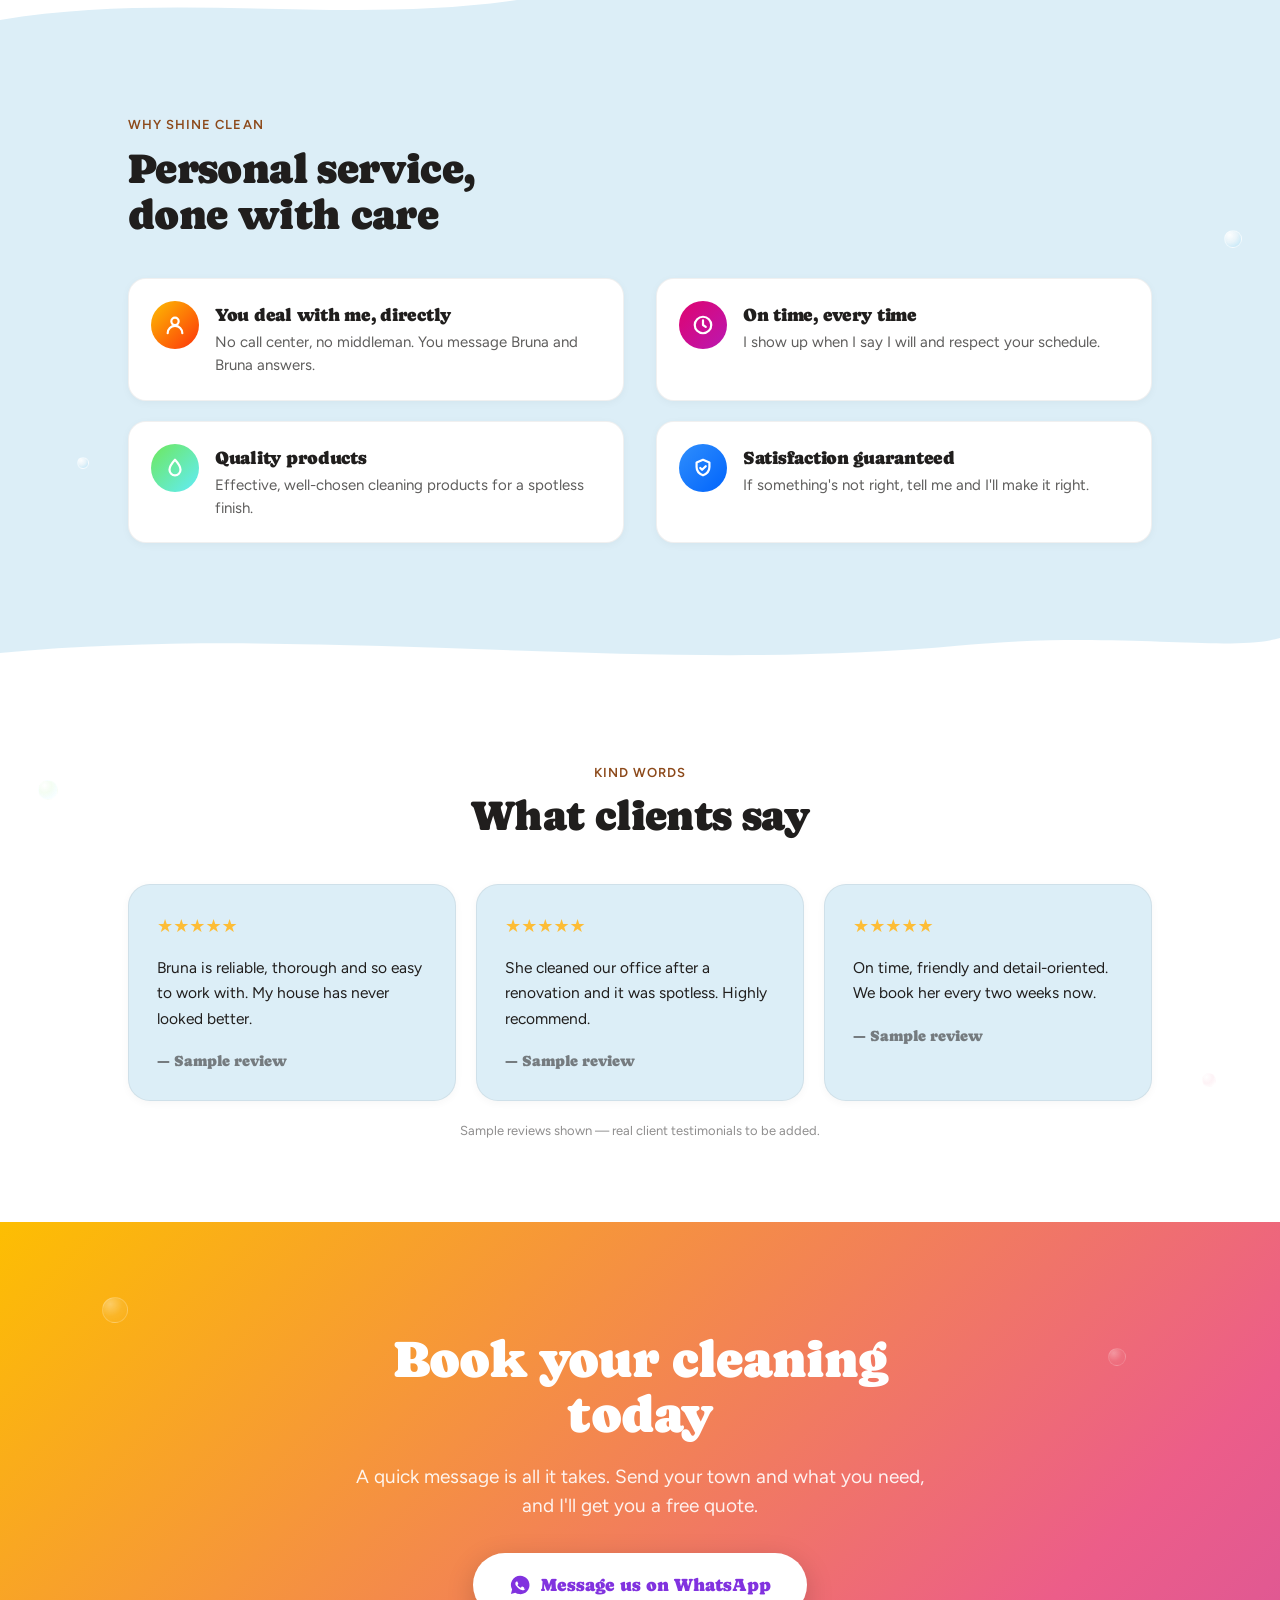
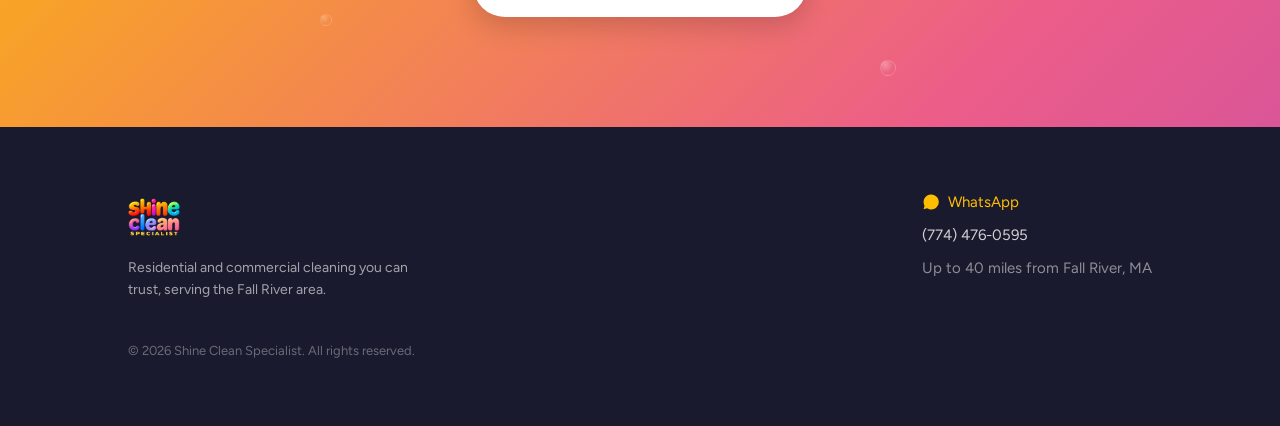
==== commit 69393954: "Re-tint decorative chrome to match the new blue palette The hero badge, lang-toggle pill, and floati" ====
--- a/shine-clean-site/index.html
+++ b/shine-clean-site/index.html
@@ -41,7 +41,11 @@
 </script>
 
 <style>
-:root { --color-bg: #DCEEF7; }
+:root {
+  --color-bg: #DCEEF7;
+  --color-surface: #E3F1FA;
+  --color-divider: rgba(47, 142, 252, 0.22);
+}
 html { scroll-behavior: smooth; }
 @media (prefers-reduced-motion: reduce) { html { scroll-behavior: auto; } }
 body { margin: 0; }
@@ -68,6 +72,22 @@
   .sc .g4 { grid-template-columns: 1fr 1fr !important; }
 }
 
+
+/* The badge and floating bubbles were tuned as warm gold/pink washes
+   for the old tan background — translucent warm-on-cool blue reads as
+   a muddy, dirty tint. Re-tint them cool/glassy so they read as soap
+   bubbles and a clean chip instead, without touching the brand CTA
+   gradient itself (kept 100% faithful to the logo). */
+#hero span[style*="rgba(253,190,2,0.18)"] {
+  background: rgba(255, 255, 255, 0.75) !important;
+  box-shadow: 0 1px 4px rgba(47, 142, 252, 0.15);
+}
+#hero div[style*="animation: bub"],
+#services div[style*="animation: bub"],
+#why div[style*="animation: bub"] {
+  background: radial-gradient(circle at 30% 25%, rgba(255,255,255,0.9), rgba(255,255,255,0.35) 45%, rgba(151,224,255,0.2) 75%, transparent) !important;
+  border-color: rgba(255,255,255,0.55) !important;
+}
 [data-lang-btn] {
   border: 0;
   cursor: pointer;
@@ -195,7 +215,7 @@
 
   <!-- ═══ SECTION 1: HERO — warm cream bg ═══ -->
   <span id="top"></span>
-  <section style="position: relative; background: var(--color-bg); overflow: hidden;">
+  <section id="hero" style="position: relative; background: var(--color-bg); overflow: hidden;">
     <!-- Decorative gradient circles -->
     <div style="position: absolute; right: -120px; top: -60px; width: 400px; height: 400px; border-radius: 50%; background: linear-gradient(135deg, rgba(253,190,2,0.12), rgba(236,93,137,0.08)); pointer-events: none;"></div>
     <div style="position: absolute; left: -80px; bottom: -40px; width: 220px; height: 220px; border-radius: 50%; background: linear-gradient(135deg, rgba(129,50,223,0.06), rgba(97,236,250,0.06)); pointer-events: none;"></div>
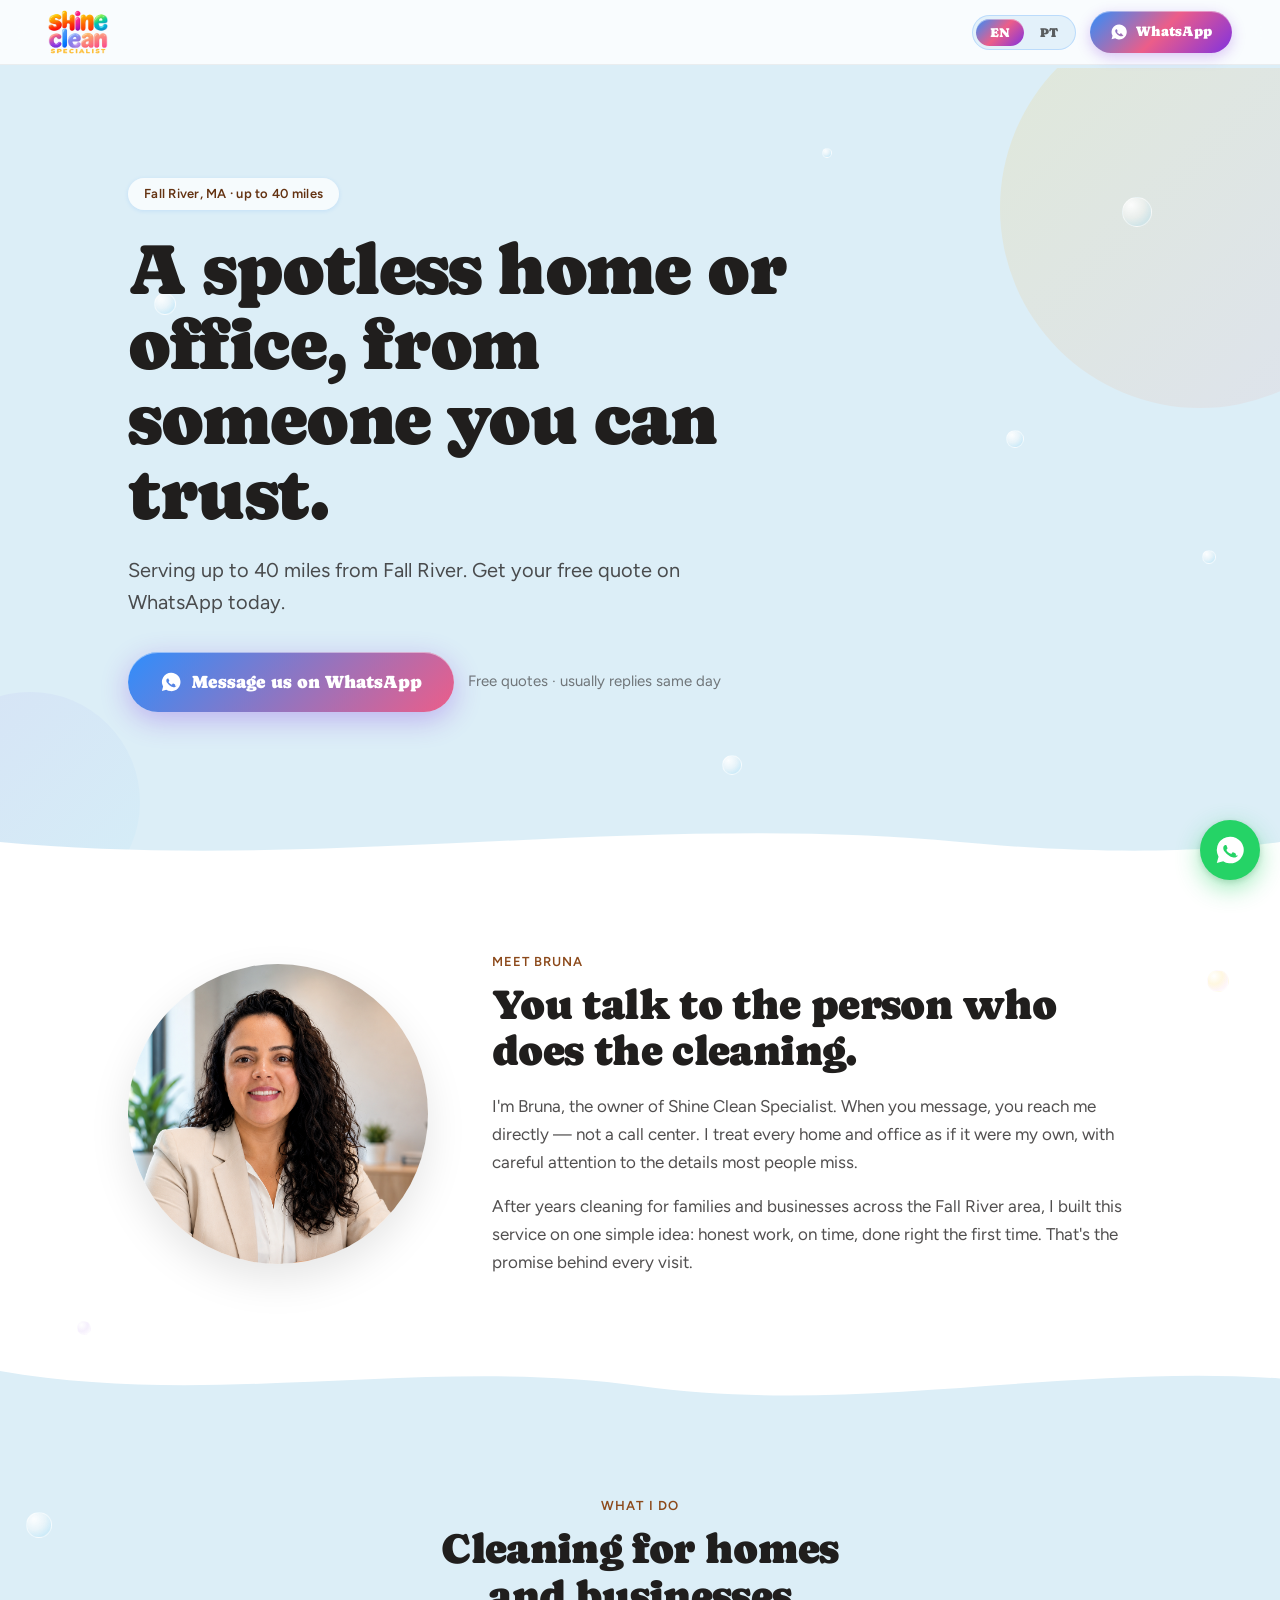
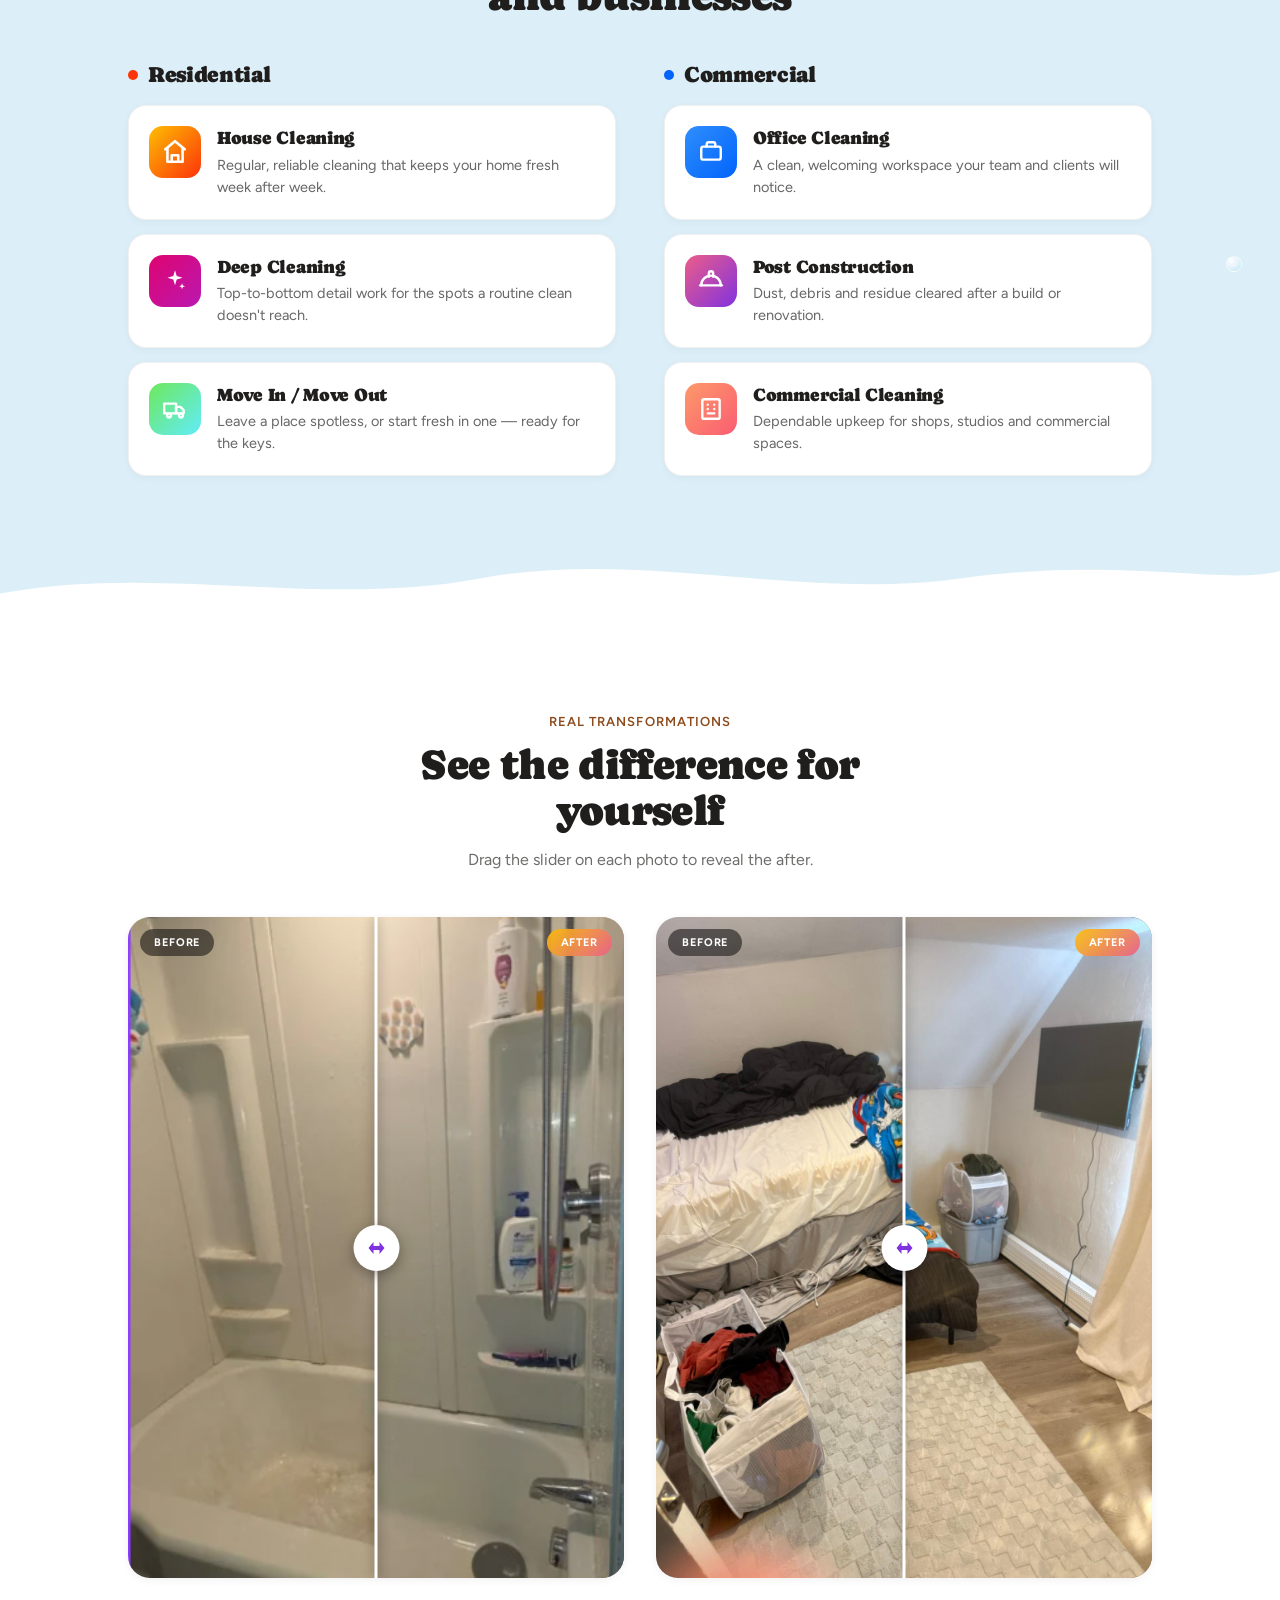
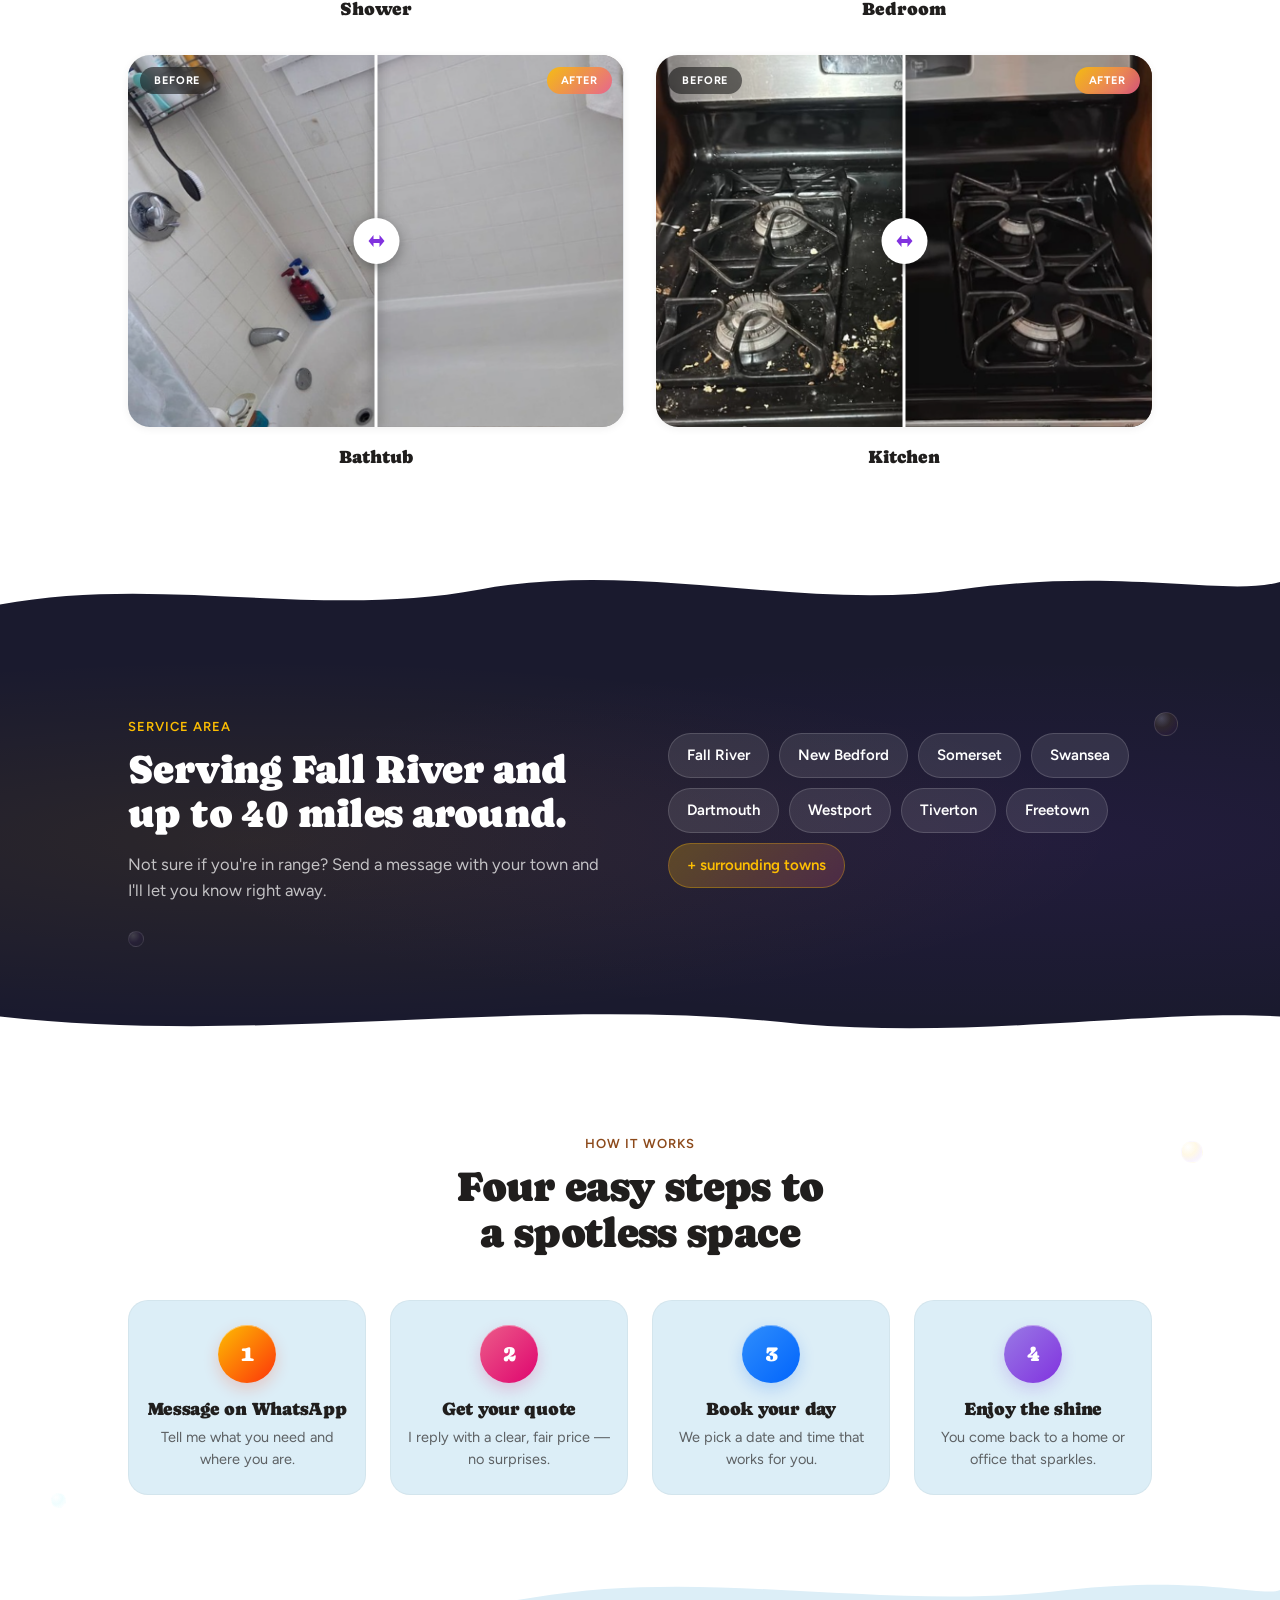
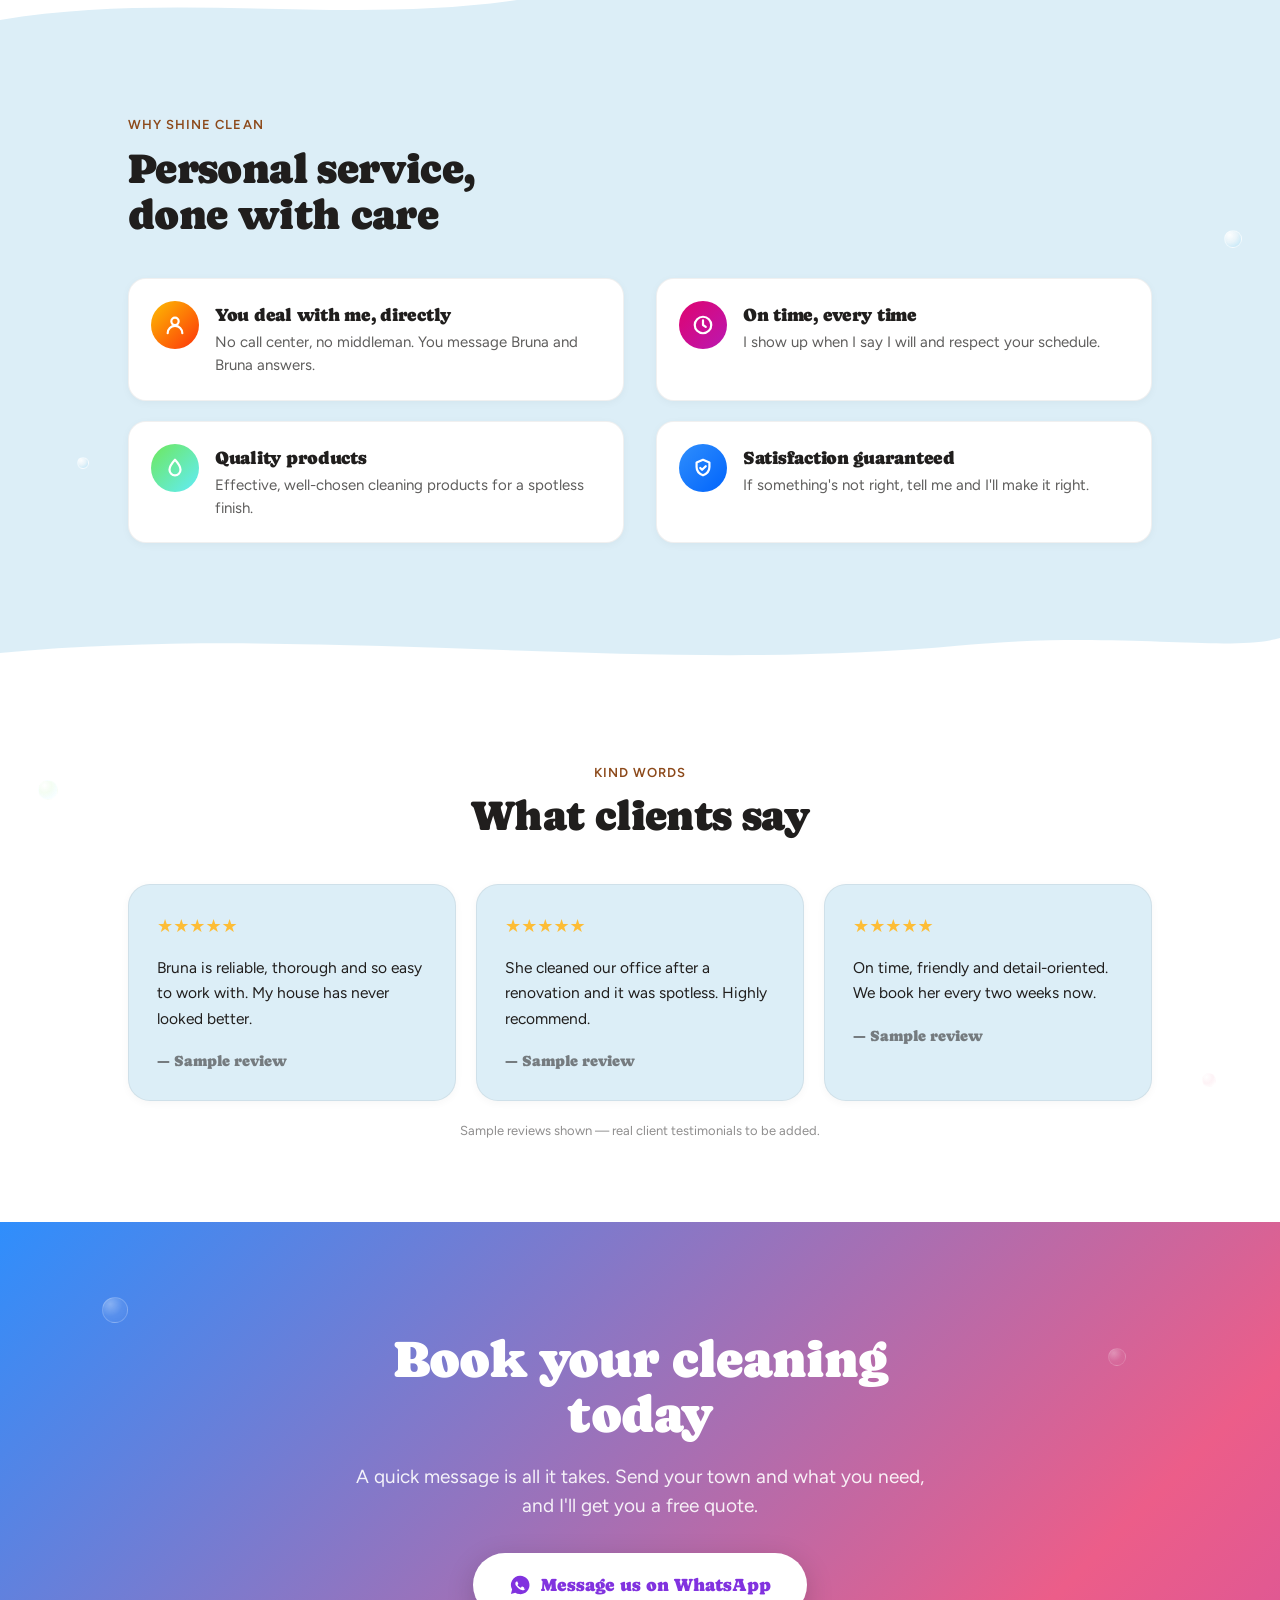
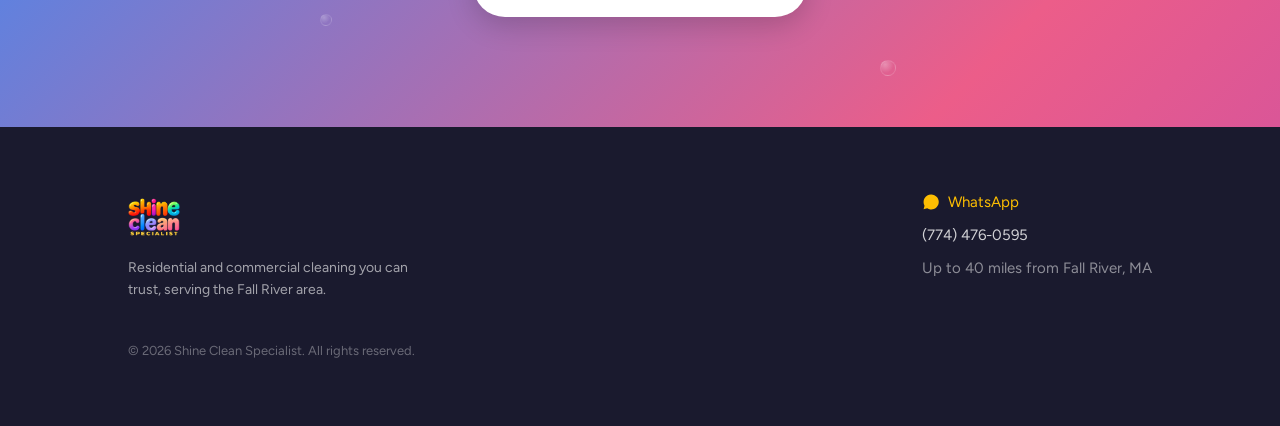
==== commit 0078a2e0: "Swap gold for the logo's blue in the main candy gradient Client wants the brand CTA gradient itself " ====
--- a/shine-clean-site/index.html
+++ b/shine-clean-site/index.html
@@ -98,12 +98,12 @@
   transition: all .15s;
   background: transparent; color: color-mix(in srgb, var(--color-text) 70%, transparent);
 }
-[data-lang-btn][aria-pressed="true"] { background: linear-gradient(135deg, #FDBE02, #EC5D89, #8132DF); color: #fff; box-shadow: inset 0 1px 0 rgba(255,255,255,0.4); }
+[data-lang-btn][aria-pressed="true"] { background: linear-gradient(135deg, #2F8EFC, #EC5D89, #8132DF); color: #fff; box-shadow: inset 0 1px 0 rgba(255,255,255,0.4); }
 
 /* Scroll progress bar — thin candy-gradient stripe pinned above the nav */
 #scroll-progress {
   position: fixed; top: 0; left: 0; height: 3px; width: 0%;
-  background: linear-gradient(90deg, #FDBE02, #EC5D89, #8132DF);
+  background: linear-gradient(90deg, #2F8EFC, #EC5D89, #8132DF);
   z-index: 100; pointer-events: none;
   transition: width 0.08s linear;
 }
@@ -206,7 +206,7 @@
         <button type="button"  data-lang-btn="en" aria-pressed="true"  type="button">EN</button>
         <button type="button"  data-lang-btn="pt" aria-pressed="false"  type="button">PT</button>
       </div>
-      <a href="#" data-wa-href="1" target="_blank" rel="noopener"  style="display: inline-flex; align-items: center; gap: 8px; padding: 10px 20px; border-radius: 999px; color: #fff; font-family: var(--font-heading); font-size: 14px; text-decoration: none; background: linear-gradient(135deg, #FDBE02, #EC5D89, #8132DF); box-shadow: 0 4px 14px rgba(129,50,223,0.28), inset 0 1px 0 rgba(255,255,255,0.4);">
+      <a href="#" data-wa-href="1" target="_blank" rel="noopener"  style="display: inline-flex; align-items: center; gap: 8px; padding: 10px 20px; border-radius: 999px; color: #fff; font-family: var(--font-heading); font-size: 14px; text-decoration: none; background: linear-gradient(135deg, #2F8EFC, #EC5D89, #8132DF); box-shadow: 0 4px 14px rgba(129,50,223,0.28), inset 0 1px 0 rgba(255,255,255,0.4);">
         <svg viewBox="0 0 24 24" width="18" height="18" fill="currentColor" aria-hidden="true"><path d="M12 2a10 10 0 0 0-8.6 15l-1.3 4.7 4.8-1.3A10 10 0 1 0 12 2zm5.9 14.2c-.25.7-1.45 1.34-2 1.42-.53.08-1.2.11-1.94-.12a15 15 0 0 1-1.76-.65 11.5 11.5 0 0 1-4.4-3.9c-.33-.44-.85-1.28-.85-2.44 0-1.16.6-1.73.82-1.97a.86.86 0 0 1 .62-.29h.44c.14 0 .33-.05.52.4.2.48.66 1.66.72 1.78.06.12.1.26.02.42-.08.16-.12.26-.24.4l-.36.42c-.12.12-.24.25-.1.49.13.24.6.98 1.28 1.59.88.78 1.62 1.02 1.86 1.14.24.12.38.1.52-.06.14-.16.6-.7.76-.94.16-.24.32-.2.54-.12.22.08 1.4.66 1.64.78.24.12.4.18.46.28.06.1.06.58-.19 1.28z"/></svg>
         <span><span data-i18n="navCta"></span></span>
       </a>
@@ -232,7 +232,7 @@
         <h1 style="font-family: var(--font-heading); font-size: clamp(40px, 6.5vw, 72px); line-height: 1.04; margin: 22px 0 0; letter-spacing: -0.02em; max-width: 16ch;"><span data-i18n="heroHeadline"></span></h1>
         <p style="font-size: clamp(17px, 2vw, 20px); line-height: 1.6; margin: 22px 0 0; max-width: 46ch; color: color-mix(in srgb, var(--color-text) 78%, transparent);"><span data-i18n="heroSub"></span></p>
         <div style="display: flex; flex-wrap: wrap; gap: 14px; margin-top: 34px; align-items: center;">
-          <a href="#" data-wa-href="1" target="_blank" rel="noopener"  style="display: inline-flex; align-items: center; gap: 10px; padding: 16px 32px; border-radius: 999px; color: #fff; font-family: var(--font-heading); font-size: 18px; text-decoration: none; background: linear-gradient(135deg, #FDBE02, #EC5D89, #8132DF); background-size: 200% 200%; animation: gshift 4s ease infinite; box-shadow: 0 8px 28px rgba(129,50,223,0.32), inset 0 1px 0 rgba(255,255,255,0.45); position: relative; overflow: hidden;">
+          <a href="#" data-wa-href="1" target="_blank" rel="noopener"  style="display: inline-flex; align-items: center; gap: 10px; padding: 16px 32px; border-radius: 999px; color: #fff; font-family: var(--font-heading); font-size: 18px; text-decoration: none; background: linear-gradient(135deg, #2F8EFC, #EC5D89, #8132DF); background-size: 200% 200%; animation: gshift 4s ease infinite; box-shadow: 0 8px 28px rgba(129,50,223,0.32), inset 0 1px 0 rgba(255,255,255,0.45); position: relative; overflow: hidden;">
             <svg viewBox="0 0 24 24" width="22" height="22" fill="currentColor" aria-hidden="true"><path d="M12 2a10 10 0 0 0-8.6 15l-1.3 4.7 4.8-1.3A10 10 0 1 0 12 2zm5.9 14.2c-.25.7-1.45 1.34-2 1.42-.53.08-1.2.11-1.94-.12a15 15 0 0 1-1.76-.65 11.5 11.5 0 0 1-4.4-3.9c-.33-.44-.85-1.28-.85-2.44 0-1.16.6-1.73.82-1.97a.86.86 0 0 1 .62-.29h.44c.14 0 .33-.05.52.4.2.48.66 1.66.72 1.78.06.12.1.26.02.42-.08.16-.12.26-.24.4l-.36.42c-.12.12-.24.25-.1.49.13.24.6.98 1.28 1.59.88.78 1.62 1.02 1.86 1.14.24.12.38.1.52-.06.14-.16.6-.7.76-.94.16-.24.32-.2.54-.12.22.08 1.4.66 1.64.78.24.12.4.18.46.28.06.1.06.58-.19 1.28z"/></svg>
             <span><span data-i18n="heroCta"></span></span>
           </a>
@@ -515,7 +515,7 @@
     <div style="position: absolute; right: 12%; top: 25%; width: 18px; height: 18px; border-radius: 50%; background: radial-gradient(circle at 30% 25%, rgba(255,255,255,0.3), rgba(255,255,255,0.06) 50%, transparent); border: 1px solid rgba(255,255,255,0.15); animation: bub2 7s ease-in-out infinite 1s; pointer-events: none; z-index: 2;"></div>
     <div style="position: absolute; left: 25%; bottom: 20%; width: 12px; height: 12px; border-radius: 50%; background: radial-gradient(circle at 30% 25%, rgba(255,255,255,0.25), transparent 60%); border: 1px solid rgba(255,255,255,0.12); animation: bub3 5.5s ease-in-out infinite 2s; pointer-events: none; z-index: 2;"></div>
     <div style="position: absolute; right: 30%; bottom: 10%; width: 16px; height: 16px; border-radius: 50%; background: radial-gradient(circle at 30% 25%, rgba(255,255,255,0.3), transparent 60%); border: 1px solid rgba(255,255,255,0.15); animation: bub1 8s ease-in-out infinite 3s; pointer-events: none; z-index: 2;"></div>
-    <div style="padding: clamp(64px, 9vw, 110px) clamp(20px, 5vw, 48px); text-align: center; background: linear-gradient(135deg, #FDBE02 0%, #EC5D89 40%, #8132DF 100%); background-size: 200% 200%; animation: gshift 8s ease infinite; color: #fff; position: relative;">
+    <div style="padding: clamp(64px, 9vw, 110px) clamp(20px, 5vw, 48px); text-align: center; background: linear-gradient(135deg, #2F8EFC 0%, #EC5D89 40%, #8132DF 100%); background-size: 200% 200%; animation: gshift 8s ease infinite; color: #fff; position: relative;">
       <div class="fade-in" style="max-width: 600px; margin: 0 auto; position: relative; z-index: 1;">
         <h2 style="font-family: var(--font-heading); font-size: clamp(32px, 4.5vw, 52px); line-height: 1.06; margin: 0; color: #fff;"><span data-i18n="finalTitle"></span></h2>
         <p style="font-size: clamp(16px, 2vw, 19px); line-height: 1.55; margin: 20px 0 0; color: rgba(255,255,255,0.9);"><span data-i18n="finalSub"></span></p>
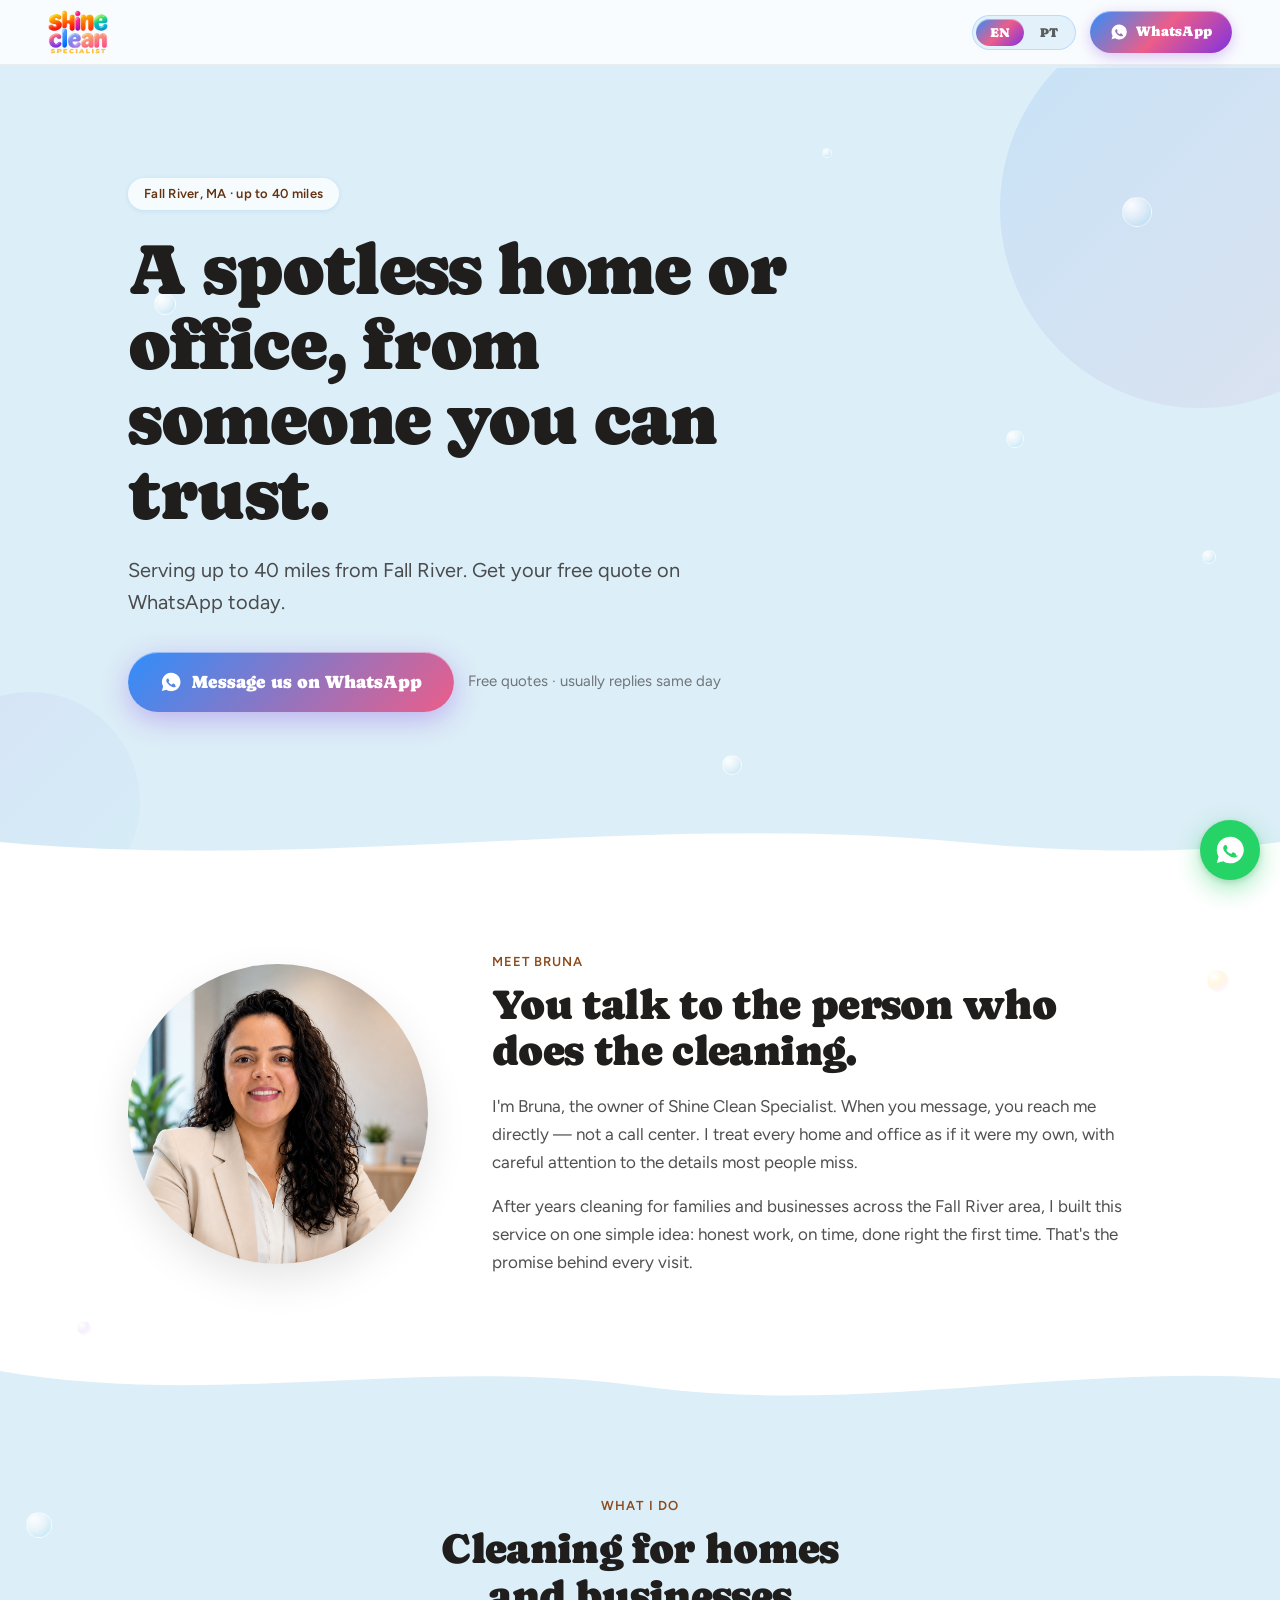
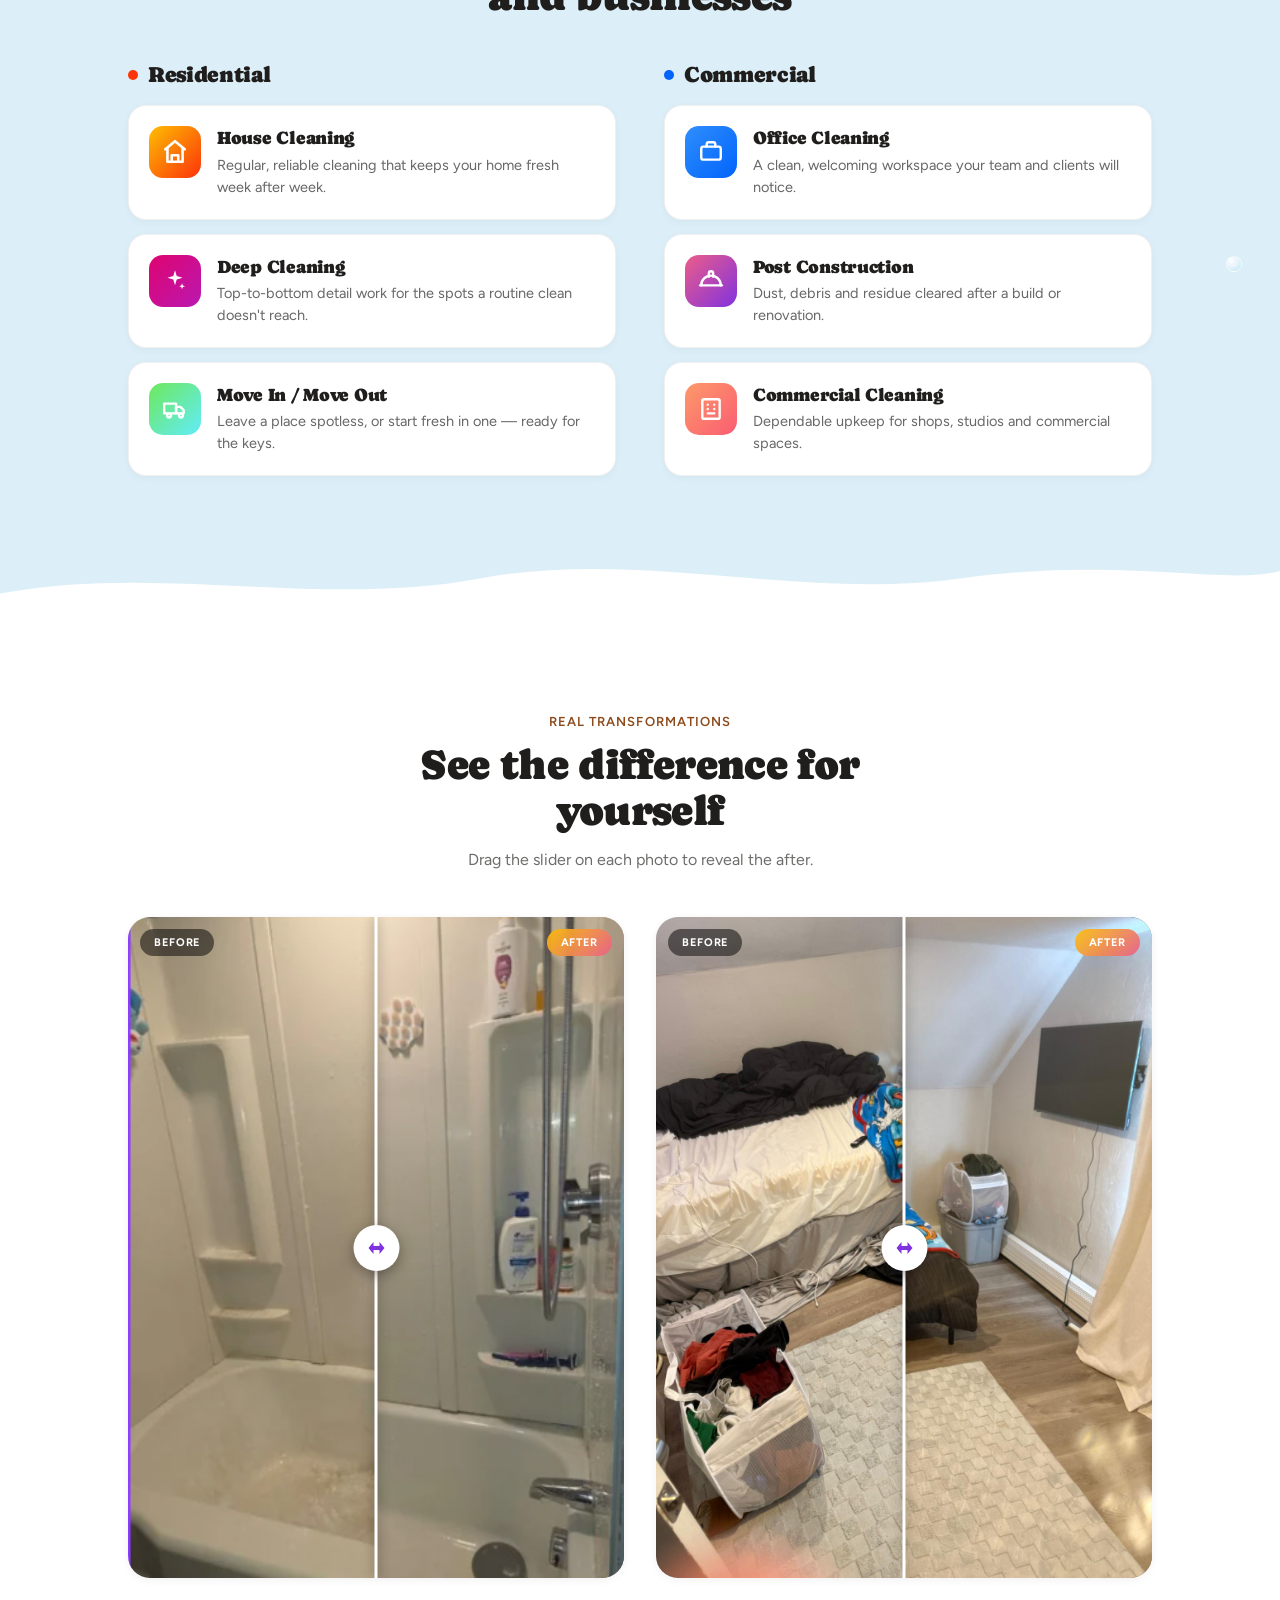
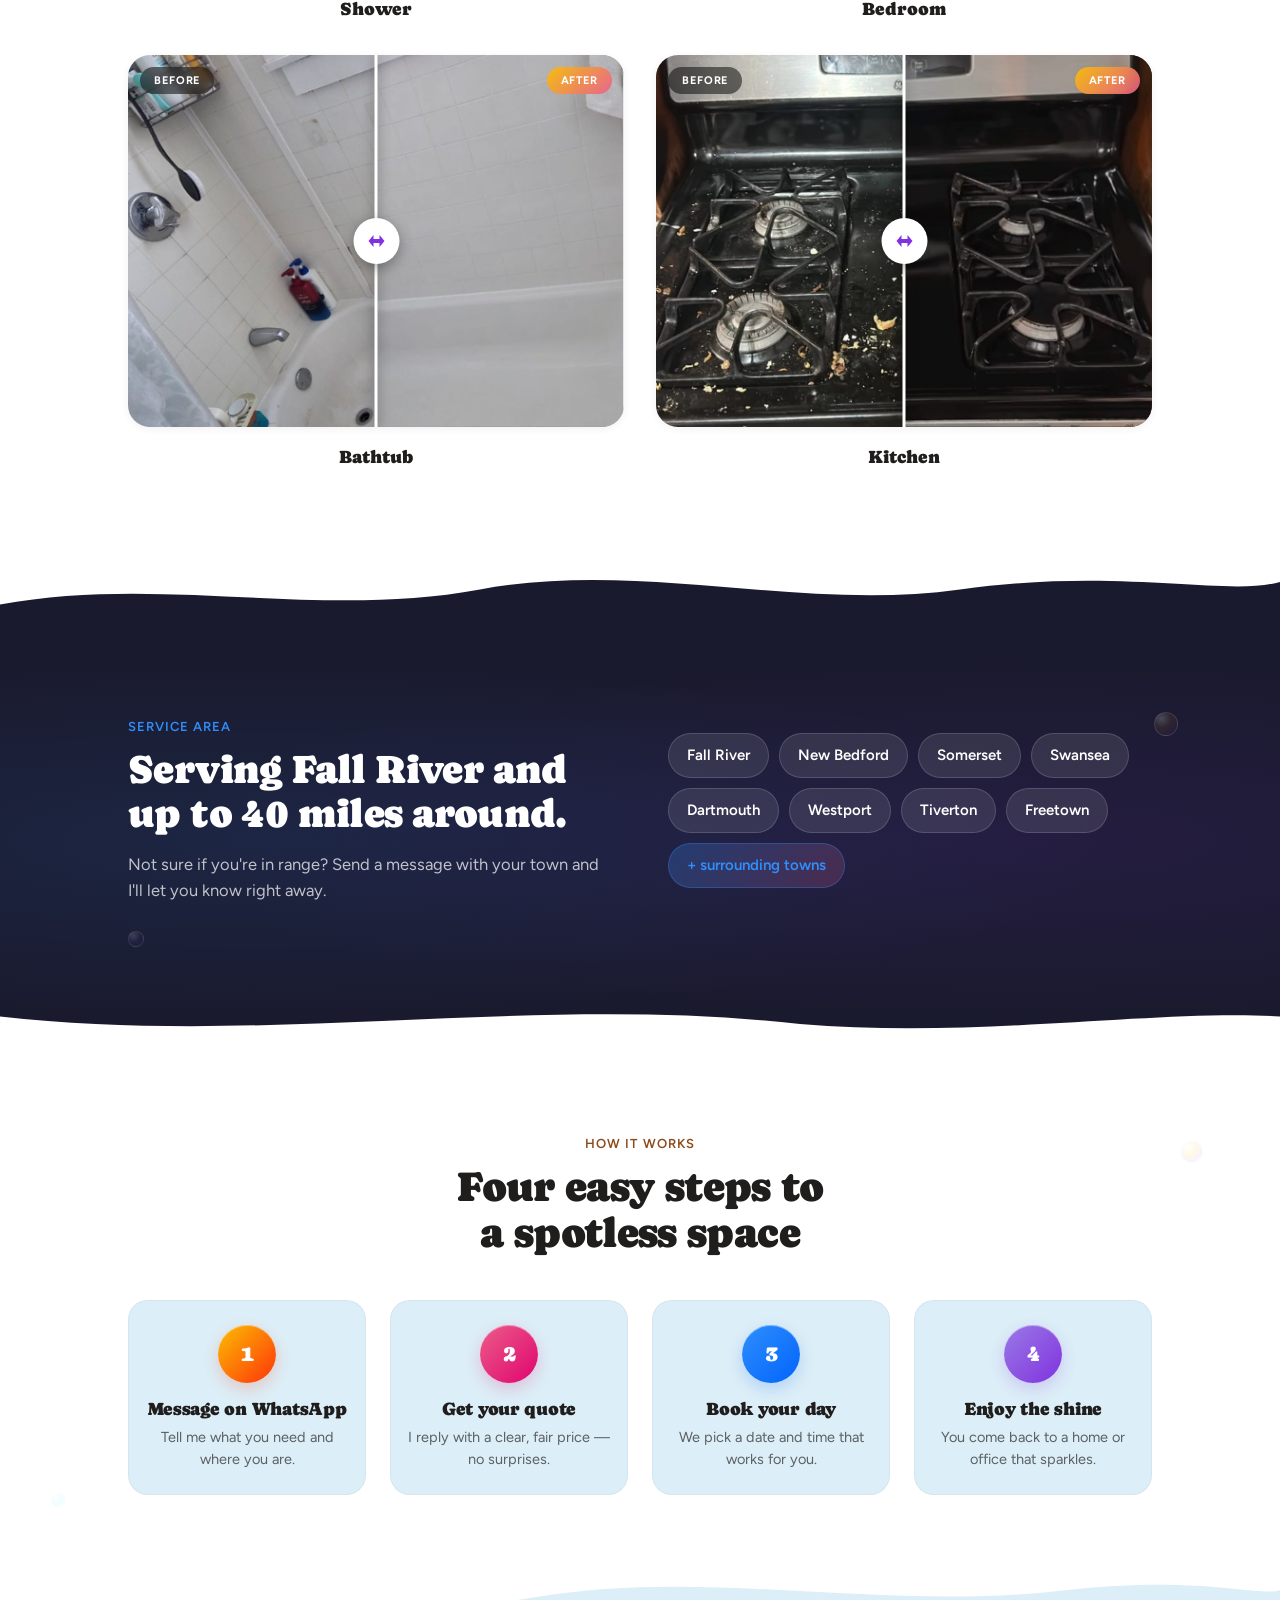
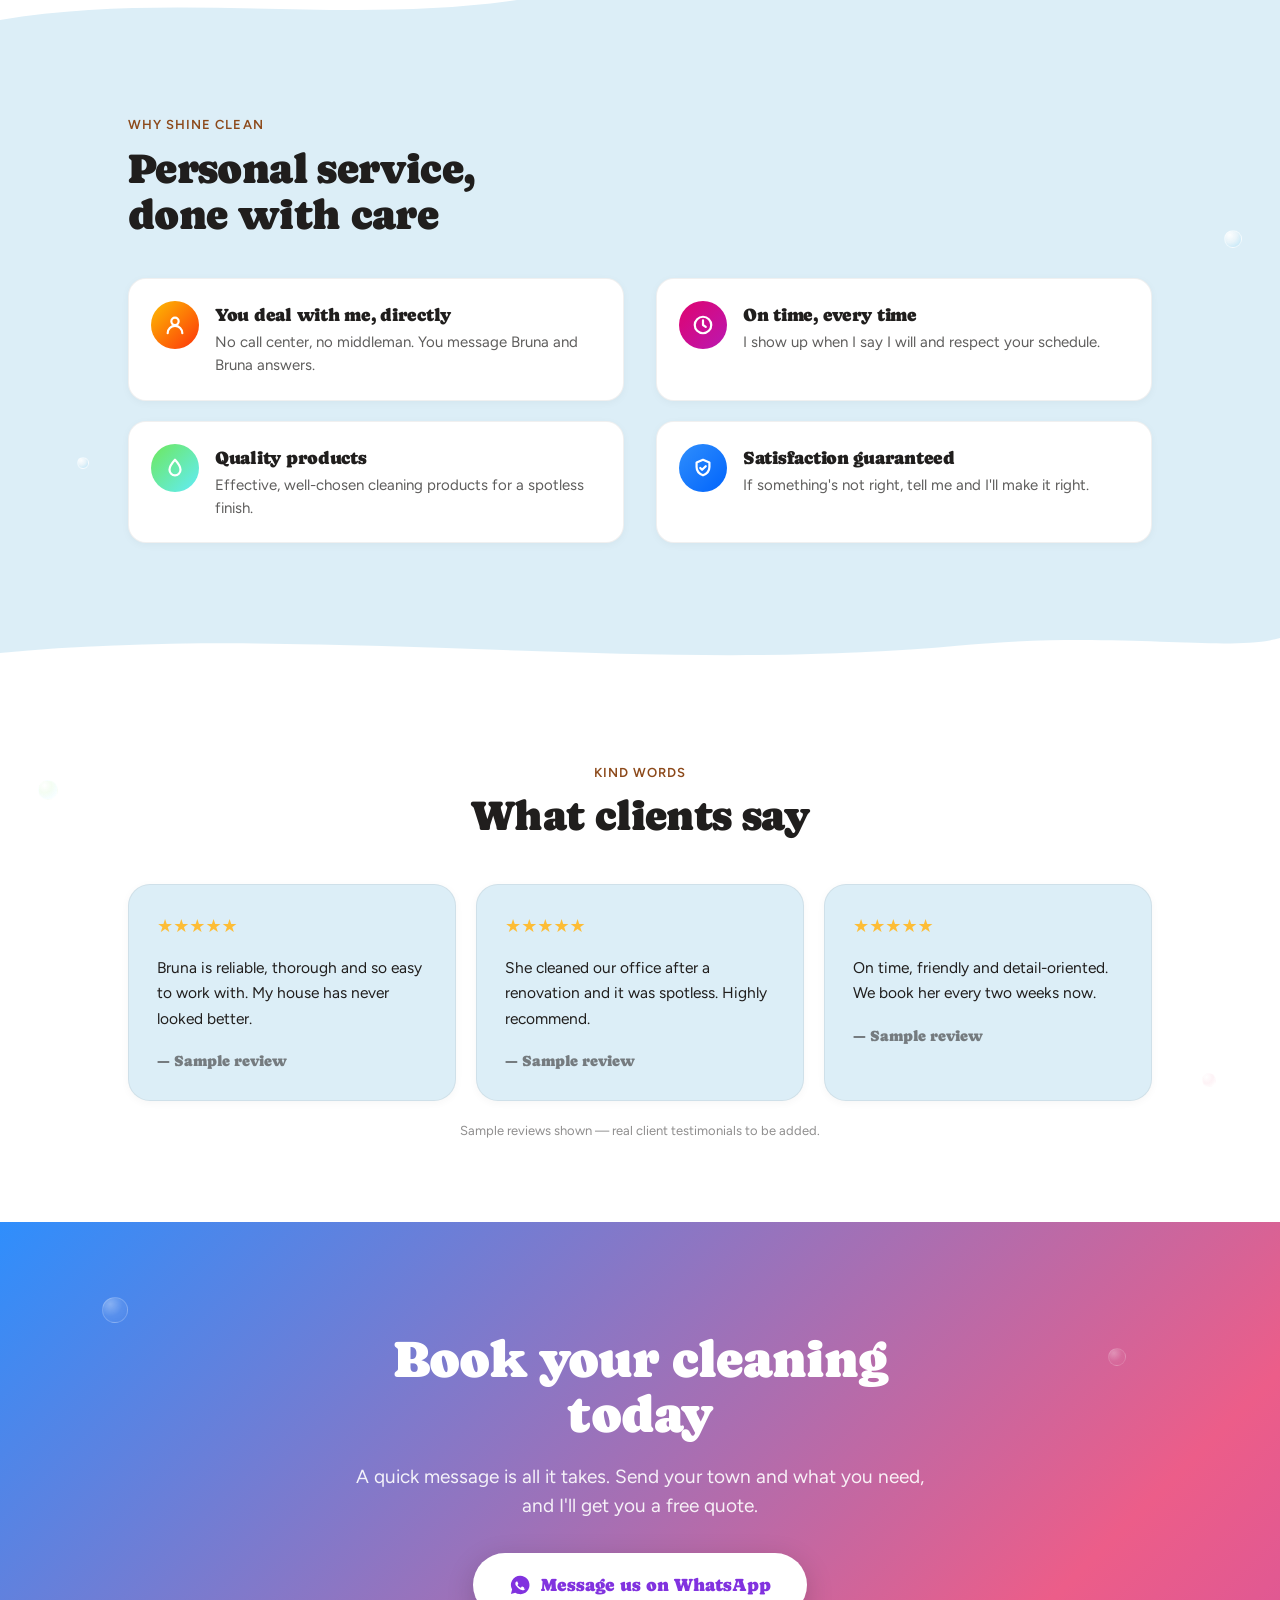
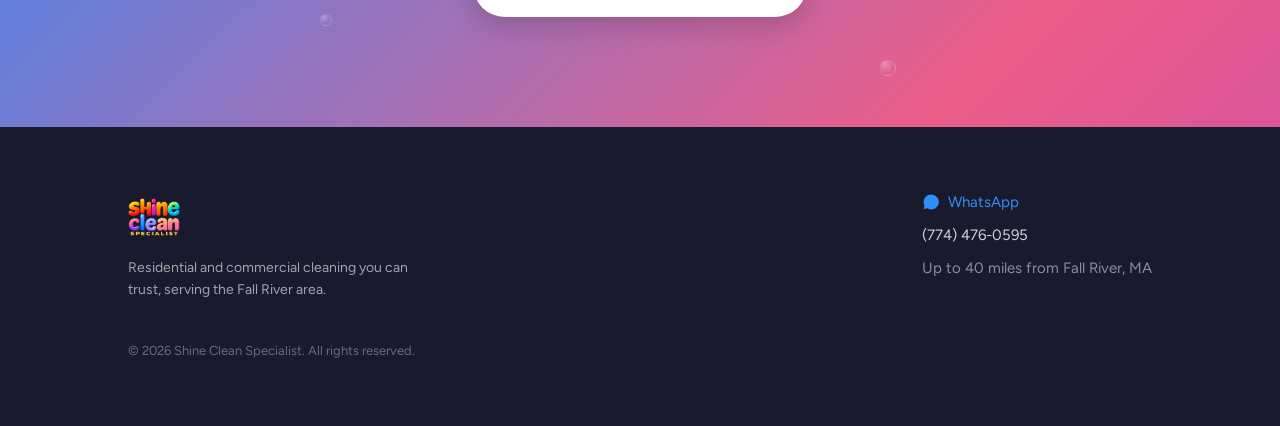
==== commit 00f68dce: "Finish the gold->blue sweep: hero circle, service area, footer - Hero's large decorative circle (400" ====
--- a/shine-clean-site/index.html
+++ b/shine-clean-site/index.html
@@ -217,7 +217,7 @@
   <span id="top"></span>
   <section id="hero" style="position: relative; background: var(--color-bg); overflow: hidden;">
     <!-- Decorative gradient circles -->
-    <div style="position: absolute; right: -120px; top: -60px; width: 400px; height: 400px; border-radius: 50%; background: linear-gradient(135deg, rgba(253,190,2,0.12), rgba(236,93,137,0.08)); pointer-events: none;"></div>
+    <div style="position: absolute; right: -120px; top: -60px; width: 400px; height: 400px; border-radius: 50%; background: linear-gradient(135deg, rgba(47,142,252,0.12), rgba(236,93,137,0.08)); pointer-events: none;"></div>
     <div style="position: absolute; left: -80px; bottom: -40px; width: 220px; height: 220px; border-radius: 50%; background: linear-gradient(135deg, rgba(129,50,223,0.06), rgba(97,236,250,0.06)); pointer-events: none;"></div>
     <!-- Soap bubbles -->
     <div style="position: absolute; right: 10%; top: 16%; width: 30px; height: 30px; border-radius: 50%; background: radial-gradient(circle at 30% 25%, rgba(255,255,255,0.8), rgba(253,190,2,0.15) 40%, rgba(236,93,137,0.1) 70%, rgba(129,50,223,0.06)); border: 1px solid rgba(255,255,255,0.4); animation: bub1 5s ease-in-out infinite; pointer-events: none;"></div>
@@ -378,13 +378,13 @@
   <!-- ═══ SECTION 4: SERVICE AREA — dark bg ═══ -->
   <section id="area" style="background: #1a1a2e; color: #fff; position: relative; overflow: hidden;">
     <!-- Subtle gradient overlay -->
-    <div style="position: absolute; inset: 0; background: radial-gradient(ellipse at 20% 50%, rgba(253,190,2,0.08) 0%, transparent 60%), radial-gradient(ellipse at 80% 50%, rgba(129,50,223,0.08) 0%, transparent 60%); pointer-events: none;"></div>
+    <div style="position: absolute; inset: 0; background: radial-gradient(ellipse at 20% 50%, rgba(47,142,252,0.1) 0%, transparent 60%), radial-gradient(ellipse at 80% 50%, rgba(129,50,223,0.1) 0%, transparent 60%); pointer-events: none;"></div>
     <!-- Bubbles on dark -->
     <div style="position: absolute; right: 8%; top: 20%; width: 24px; height: 24px; border-radius: 50%; background: radial-gradient(circle at 30% 25%, rgba(255,255,255,0.2), rgba(253,190,2,0.08) 40%, rgba(236,93,137,0.05) 70%, transparent); border: 1px solid rgba(255,255,255,0.12); animation: bub1 6s ease-in-out infinite; pointer-events: none;"></div>
     <div style="position: absolute; left: 10%; bottom: 25%; width: 16px; height: 16px; border-radius: 50%; background: radial-gradient(circle at 30% 25%, rgba(255,255,255,0.15), rgba(129,50,223,0.06) 50%, transparent); border: 1px solid rgba(255,255,255,0.1); animation: bub2 7s ease-in-out infinite 1s; pointer-events: none;"></div>
     <div class="area-g fade-in" style="max-width: 1120px; margin: 0 auto; padding: clamp(56px, 8vw, 90px) clamp(20px, 5vw, 48px); display: grid; grid-template-columns: minmax(0,1fr) minmax(0,1fr); gap: clamp(28px, 5vw, 56px); align-items: center; position: relative; z-index: 1;">
       <div>
-        <span style="display: block; font-size: 13px; letter-spacing: 0.08em; text-transform: uppercase; font-weight: 600; color: #FDBE02; margin-bottom: 10px;"><span data-i18n="areaKicker"></span></span>
+        <span style="display: block; font-size: 13px; letter-spacing: 0.08em; text-transform: uppercase; font-weight: 600; color: #2F8EFC; margin-bottom: 10px;"><span data-i18n="areaKicker"></span></span>
         <h2 style="font-family: var(--font-heading); font-size: clamp(28px, 3.5vw, 40px); line-height: 1.1; margin: 0 0 16px; letter-spacing: -0.015em; color: #fff;"><span data-i18n="areaTitle"></span></h2>
         <p style="font-size: 16.5px; line-height: 1.6; margin: 0; color: rgba(255,255,255,0.72);"><span data-i18n="areaSub"></span></p>
       </div>
@@ -397,7 +397,7 @@
         <span class="town-pill" style="padding: 10px 18px; border-radius: 999px; background: rgba(255,255,255,0.1); border: 1px solid rgba(255,255,255,0.15); font-size: 15px; font-weight: 600; color: #fff; cursor: default;">Westport</span>
         <span class="town-pill" style="padding: 10px 18px; border-radius: 999px; background: rgba(255,255,255,0.1); border: 1px solid rgba(255,255,255,0.15); font-size: 15px; font-weight: 600; color: #fff; cursor: default;">Tiverton</span>
         <span class="town-pill" style="padding: 10px 18px; border-radius: 999px; background: rgba(255,255,255,0.1); border: 1px solid rgba(255,255,255,0.15); font-size: 15px; font-weight: 600; color: #fff; cursor: default;">Freetown</span>
-        <span style="padding: 10px 18px; border-radius: 999px; background: linear-gradient(135deg, rgba(253,190,2,0.25), rgba(236,93,137,0.2)); border: 1px solid rgba(253,190,2,0.3); font-size: 15px; font-weight: 600; color: #FDBE02;"><span data-i18n="areaMore"></span></span>
+        <span style="padding: 10px 18px; border-radius: 999px; background: linear-gradient(135deg, rgba(47,142,252,0.25), rgba(236,93,137,0.2)); border: 1px solid rgba(47,142,252,0.3); font-size: 15px; font-weight: 600; color: #2F8EFC;"><span data-i18n="areaMore"></span></span>
       </div>
     </div>
     <!-- Wave divider area → how -->
@@ -536,7 +536,7 @@
           <p style="font-size: 14px; line-height: 1.6; margin: 0; max-width: 34ch; color: rgba(255,255,255,0.6);"><span data-i18n="footTag"></span></p>
         </div>
         <div style="display: grid; gap: 10px; font-size: 15px;">
-          <a href="#" data-wa-href="1" target="_blank" rel="noopener"  style="display: inline-flex; align-items: center; gap: 8px; color: #FDBE02; text-decoration: none;">
+          <a href="#" data-wa-href="1" target="_blank" rel="noopener"  style="display: inline-flex; align-items: center; gap: 8px; color: #2F8EFC; text-decoration: none;">
             <svg viewBox="0 0 24 24" width="18" height="18" fill="currentColor" aria-hidden="true"><path d="M12 2a10 10 0 0 0-8.6 15l-1.3 4.7 4.8-1.3A10 10 0 1 0 12 2z"/></svg>WhatsApp</a>
           <a href="tel:+17744760595" style="color: rgba(255,255,255,0.8); text-decoration: none;">(774) 476-0595</a>
           <span style="color: rgba(255,255,255,0.5);"><span data-i18n="footArea"></span></span>
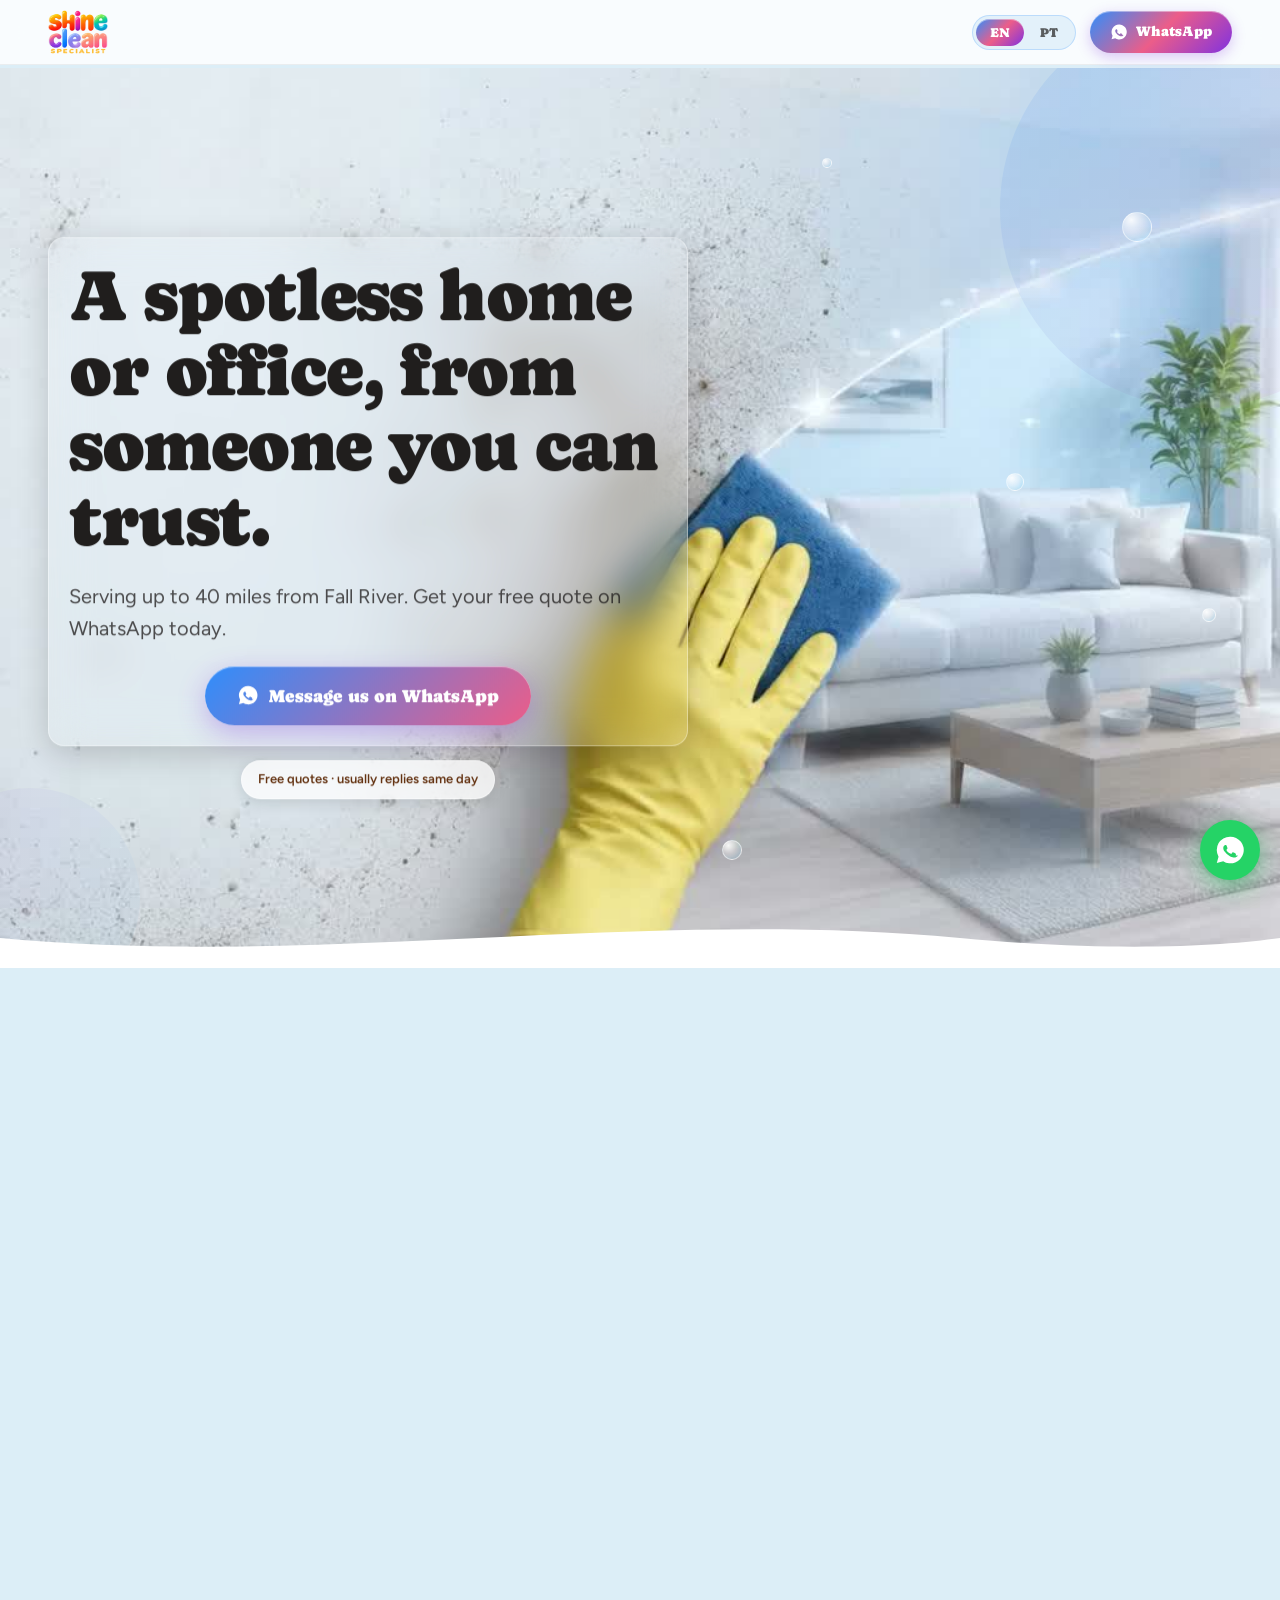
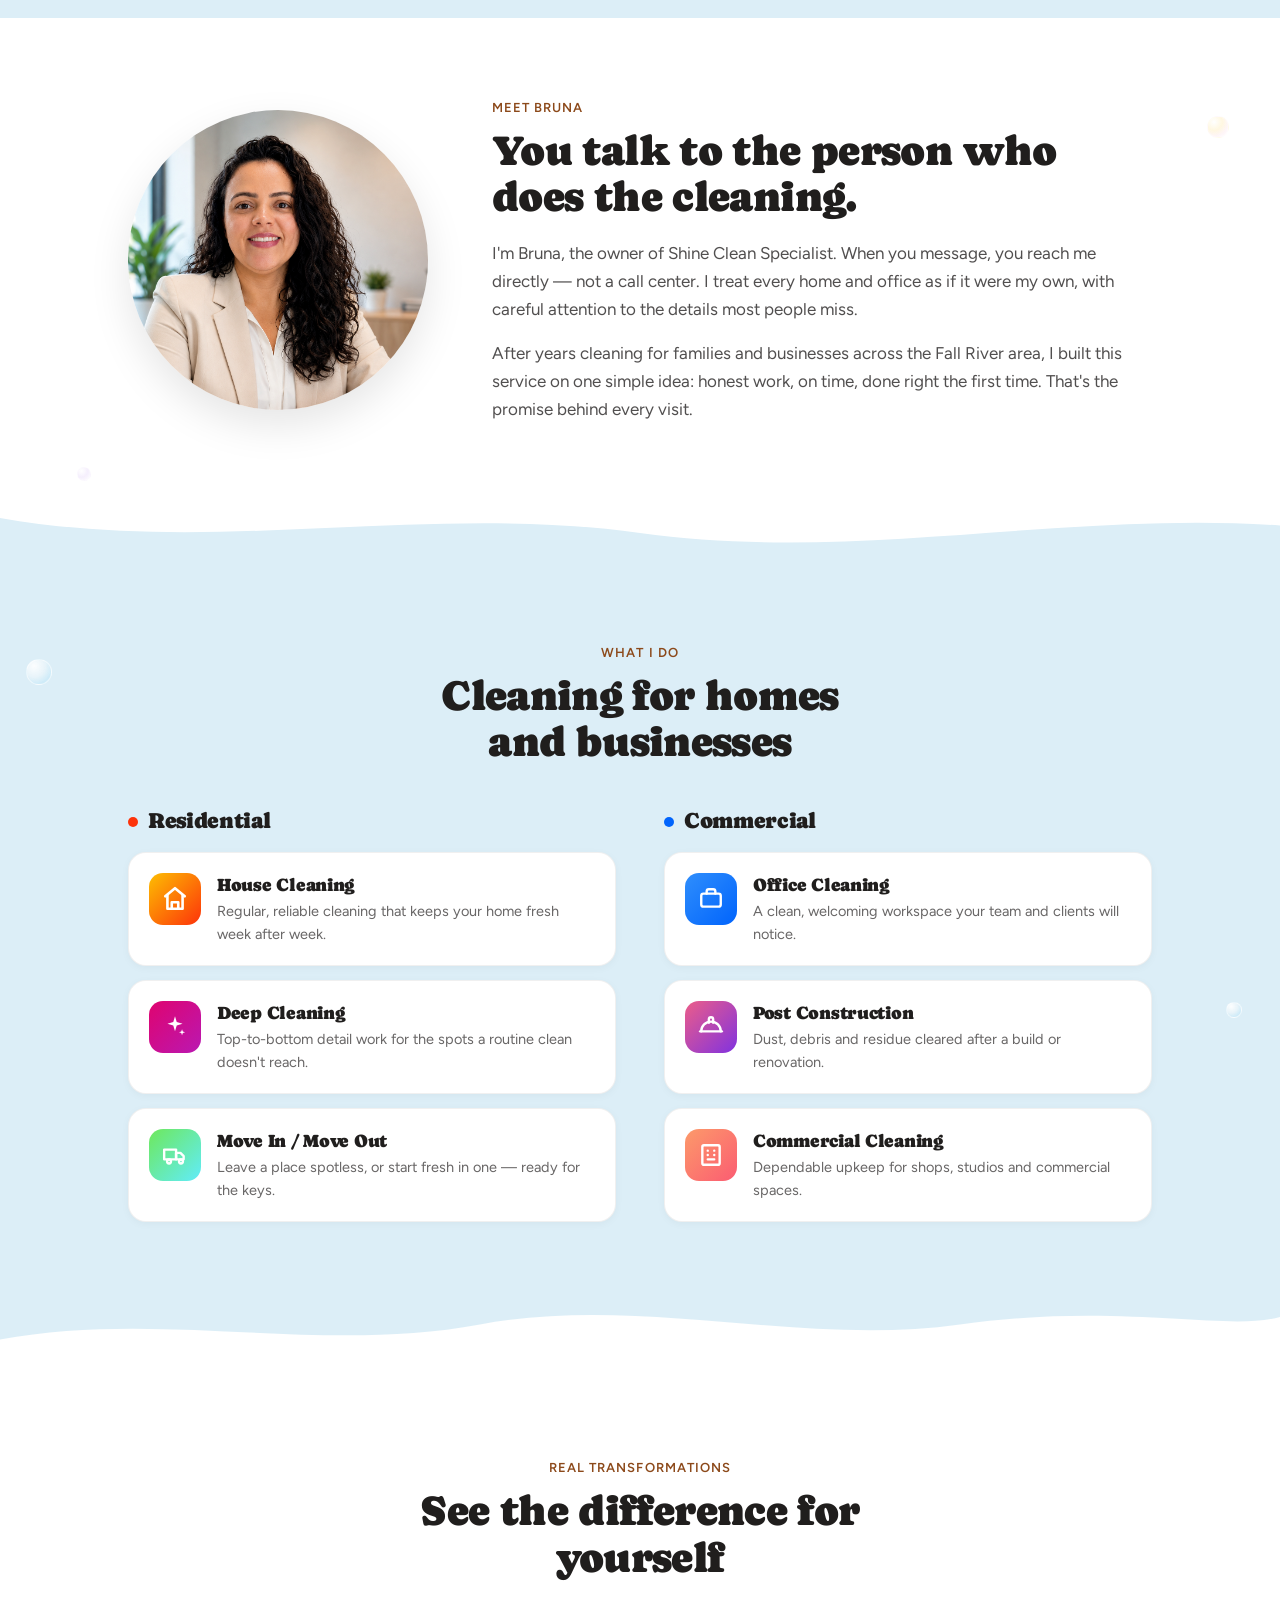
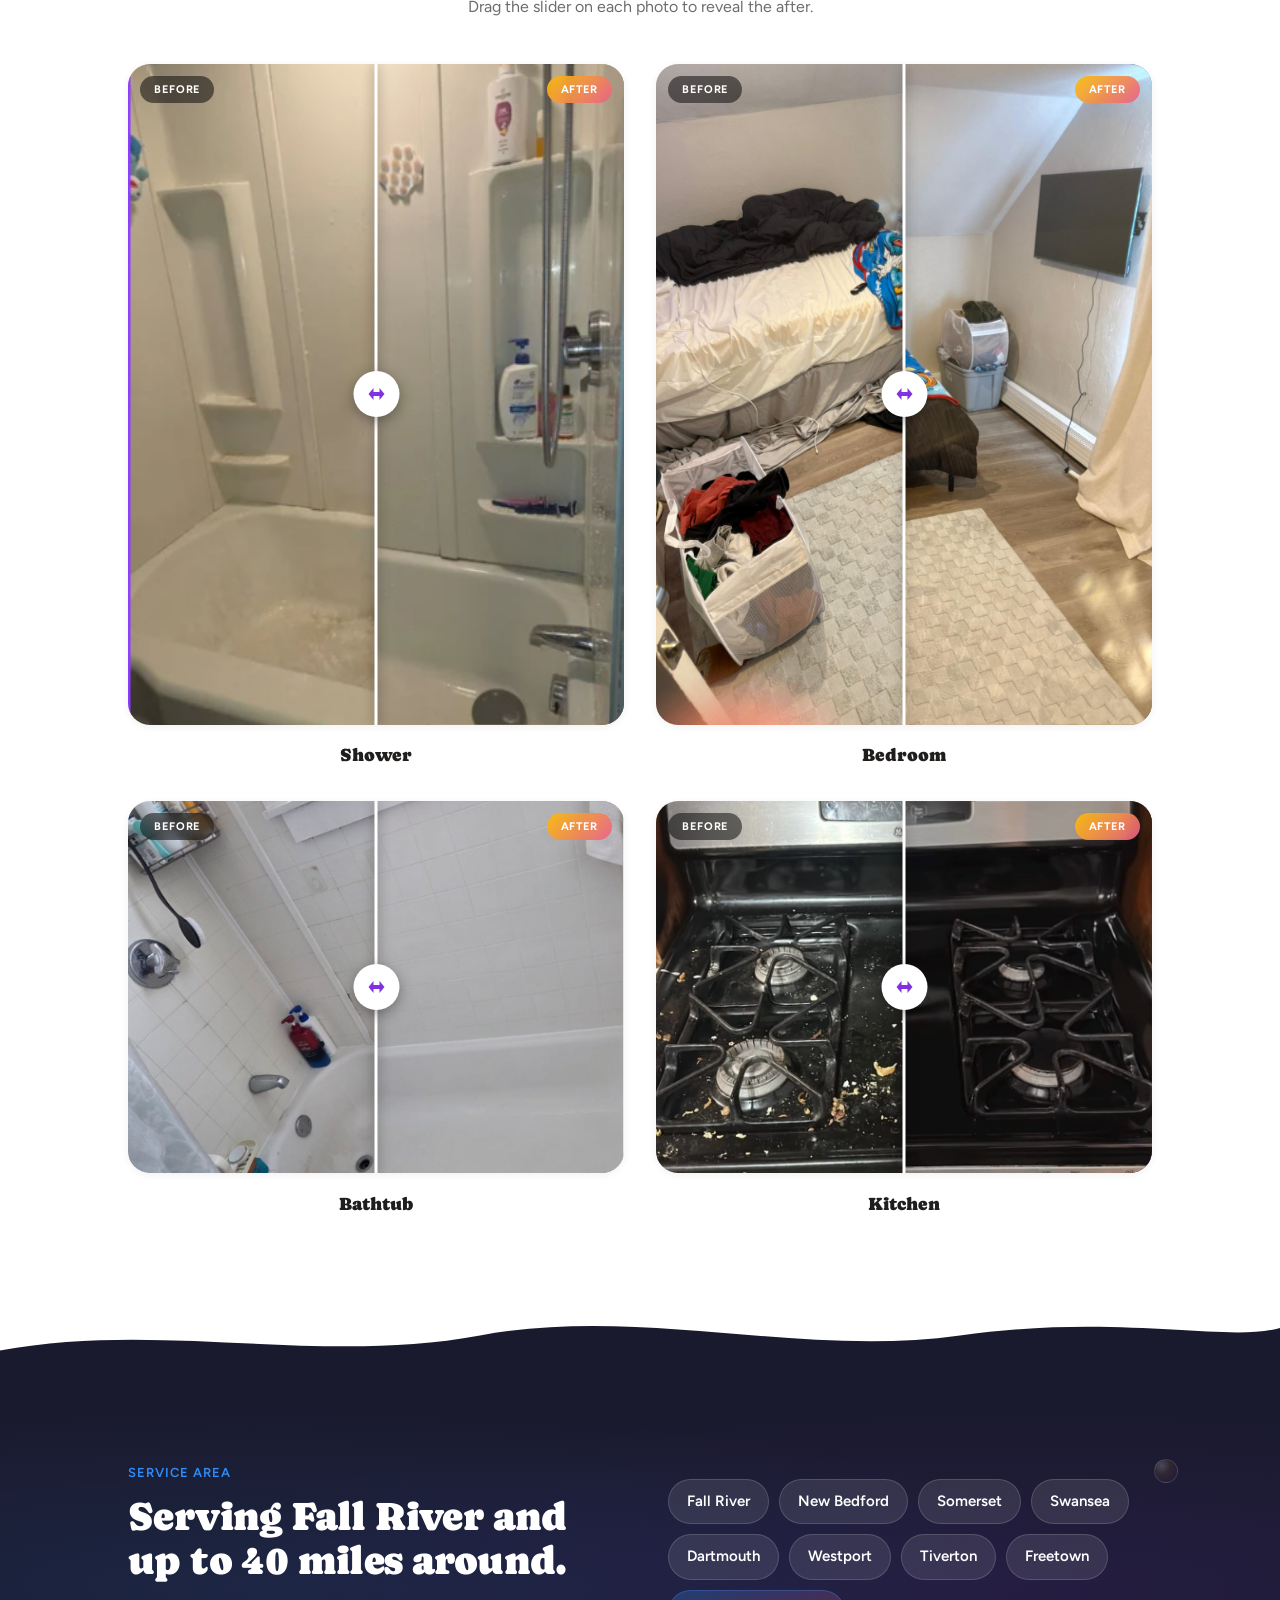
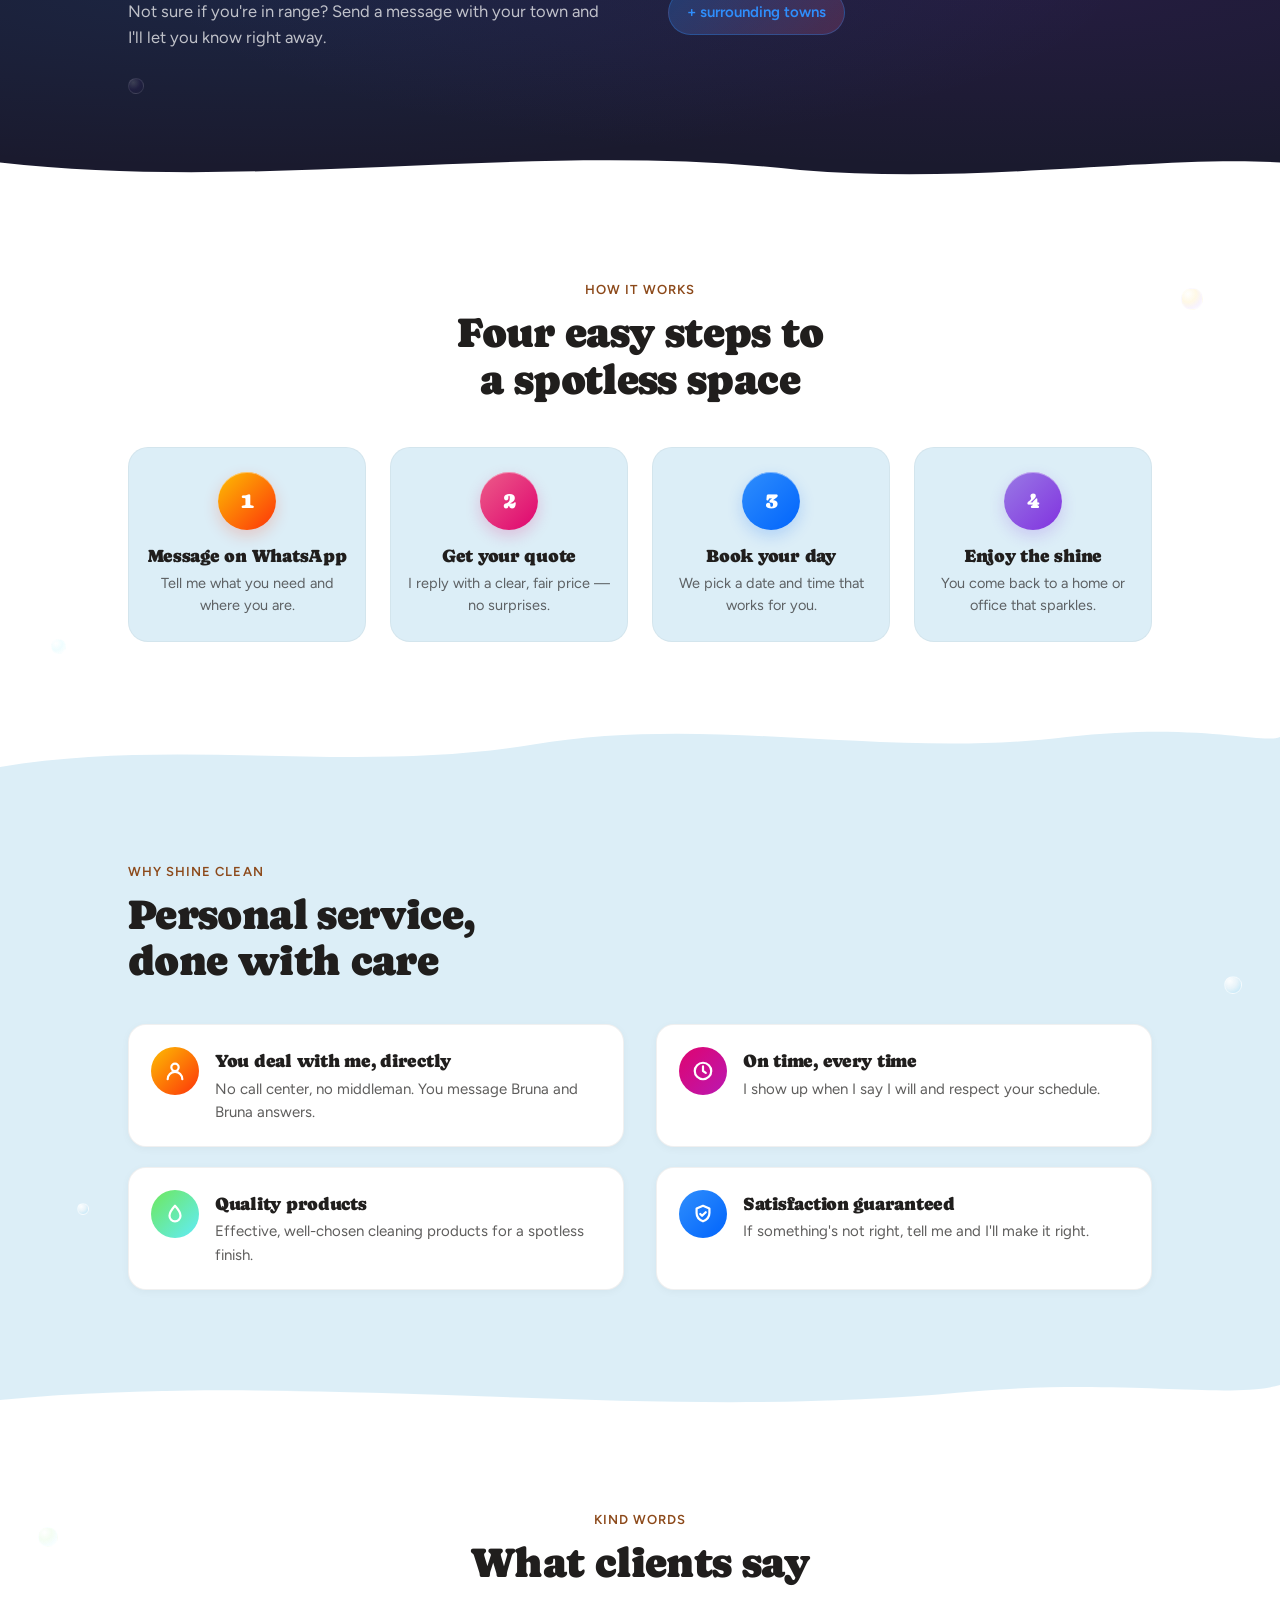
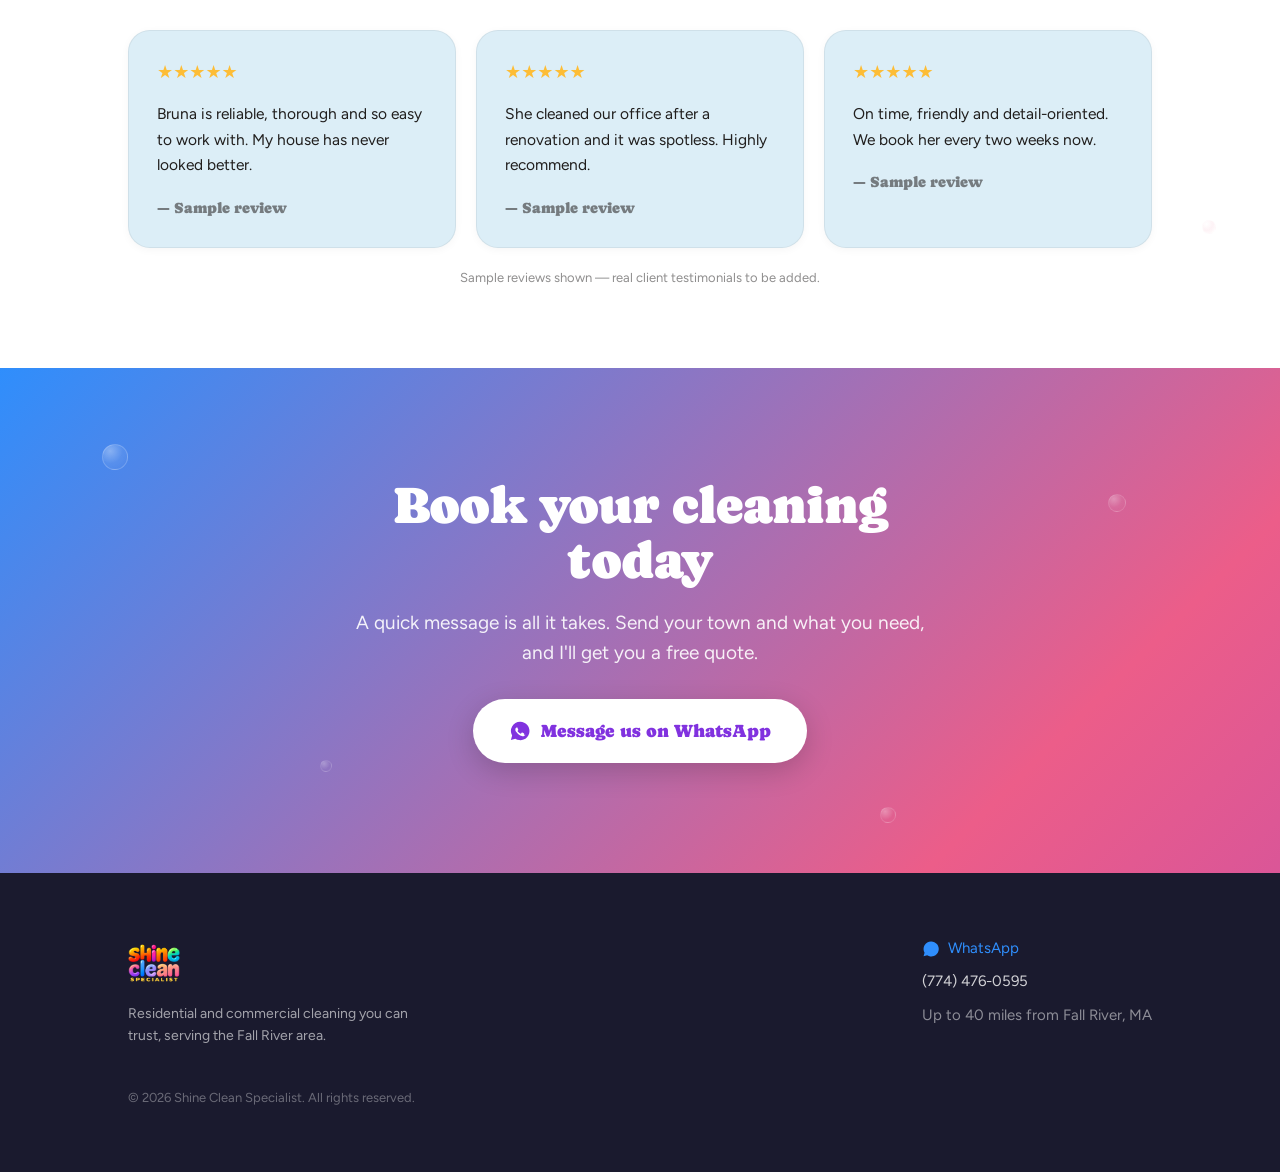
==== commit 70fdba39: "Add scroll-scrubbed frame animation to hero with glass text panel Replace the static hero background" ====
--- a/shine-clean-site/index.html
+++ b/shine-clean-site/index.html
@@ -48,7 +48,7 @@
 }
 html { scroll-behavior: smooth; }
 @media (prefers-reduced-motion: reduce) { html { scroll-behavior: auto; } }
-body { margin: 0; }
+body { margin: 0; overflow-x: hidden; }
 .sc a { color: var(--color-accent-700); text-underline-offset: 3px; }
 .sc a:hover { color: var(--color-accent-800); }
 @keyframes bub1 { 0%,100% { transform: translateY(0) scale(1); } 50% { transform: translateY(-20px) scale(1.06); } }
@@ -112,6 +112,23 @@
 /* Nav is now position:fixed — reserve space so hero content isn't hidden. */
 body { padding-top: 68px; }
 
+/* Hero scroll-scrubbed frame sequence: #hero-scrub is tall so scrolling
+   through it drives the frame index; #hero-scrub-sticky pins in place
+   for that scroll distance, then releases into the About section. */
+#hero-scrub { position: relative; height: 350vh; }
+#hero-scrub-sticky {
+  position: sticky; top: 0; height: 100vh; height: 100dvh;
+  overflow: hidden; background: var(--color-bg);
+}
+#hero-frame-img {
+  position: absolute; inset: 0; width: 100%; height: 100%;
+  object-fit: cover; z-index: 0;
+}
+@media (prefers-reduced-motion: reduce) {
+  #hero-scrub { height: auto; }
+  #hero-scrub-sticky { position: relative; height: auto; min-height: 100vh; min-height: 100dvh; }
+}
+
 /* Floating WhatsApp button — always visible, tap-friendly, doesn't obscure content */
 #wa-float {
   position: fixed; bottom: 20px; right: 20px; z-index: 90;
@@ -194,7 +211,7 @@
 </head>
 <body>
 <div id="scroll-progress" aria-hidden="true"></div>
-<div class="sc" style="color: var(--color-text); font-family: var(--font-body); min-height: 100vh; overflow-x: hidden;">
+<div class="sc" style="color: var(--color-text); font-family: var(--font-body); min-height: 100vh;">
 
   <!-- NAV -->
   <nav style="position: fixed; top: 0; left: 0; right: 0; z-index: 40; display: flex; align-items: center; justify-content: space-between; gap: 16px; padding: 2px clamp(16px, 4vw, 48px); background: rgba(255,255,255,0.82); backdrop-filter: blur(14px); border-bottom: 1px solid rgba(0,0,0,0.06);">
@@ -215,35 +232,41 @@
 
   <!-- ═══ SECTION 1: HERO — warm cream bg ═══ -->
   <span id="top"></span>
-  <section id="hero" style="position: relative; background: var(--color-bg); overflow: hidden;">
-    <!-- Decorative gradient circles -->
-    <div style="position: absolute; right: -120px; top: -60px; width: 400px; height: 400px; border-radius: 50%; background: linear-gradient(135deg, rgba(47,142,252,0.12), rgba(236,93,137,0.08)); pointer-events: none;"></div>
-    <div style="position: absolute; left: -80px; bottom: -40px; width: 220px; height: 220px; border-radius: 50%; background: linear-gradient(135deg, rgba(129,50,223,0.06), rgba(97,236,250,0.06)); pointer-events: none;"></div>
-    <!-- Soap bubbles -->
-    <div style="position: absolute; right: 10%; top: 16%; width: 30px; height: 30px; border-radius: 50%; background: radial-gradient(circle at 30% 25%, rgba(255,255,255,0.8), rgba(253,190,2,0.15) 40%, rgba(236,93,137,0.1) 70%, rgba(129,50,223,0.06)); border: 1px solid rgba(255,255,255,0.4); animation: bub1 5s ease-in-out infinite; pointer-events: none;"></div>
-    <div style="position: absolute; right: 20%; top: 45%; width: 18px; height: 18px; border-radius: 50%; background: radial-gradient(circle at 30% 25%, rgba(255,255,255,0.7), rgba(110,232,91,0.1) 40%, rgba(97,236,250,0.08) 70%, transparent); border: 1px solid rgba(255,255,255,0.3); animation: bub2 6.5s ease-in-out infinite 0.8s; pointer-events: none;"></div>
-    <div style="position: absolute; right: 5%; top: 60%; width: 14px; height: 14px; border-radius: 50%; background: radial-gradient(circle at 30% 25%, rgba(255,255,255,0.6), rgba(236,93,137,0.1) 50%, transparent); border: 1px solid rgba(255,255,255,0.25); animation: bub3 7s ease-in-out infinite 1.5s; pointer-events: none;"></div>
-    <div style="position: absolute; left: 12%; top: 28%; width: 22px; height: 22px; border-radius: 50%; background: radial-gradient(circle at 30% 25%, rgba(255,255,255,0.7), rgba(129,50,223,0.08) 40%, rgba(97,236,250,0.06) 70%, transparent); border: 1px solid rgba(255,255,255,0.3); animation: bub2 7.5s ease-in-out infinite 0.5s; pointer-events: none;"></div>
-    <div style="position: absolute; right: 35%; top: 10%; width: 10px; height: 10px; border-radius: 50%; background: radial-gradient(circle at 30% 25%, rgba(255,255,255,0.7), rgba(253,190,2,0.12) 50%, transparent); border: 1px solid rgba(255,255,255,0.2); animation: bub1 8s ease-in-out infinite 2.2s; pointer-events: none;"></div>
-    <div style="position: absolute; right: 42%; bottom: 12%; width: 20px; height: 20px; border-radius: 50%; background: radial-gradient(circle at 30% 25%, rgba(255,255,255,0.65), rgba(253,190,2,0.08) 40%, rgba(236,93,137,0.06) 70%, transparent); border: 1px solid rgba(255,255,255,0.25); animation: bub3 6s ease-in-out infinite 3s; pointer-events: none;"></div>
-    <div style="max-width: 1120px; margin: 0 auto; padding: clamp(56px, 9vw, 110px) clamp(20px, 5vw, 48px) clamp(64px, 8vw, 100px); position: relative; z-index: 1;">
-      <div style="max-width: 720px;">
-        <span style="display: inline-flex; align-items: center; gap: 8px; padding: 6px 16px; border-radius: 999px; background: linear-gradient(135deg, rgba(253,190,2,0.18), rgba(236,93,137,0.14)); color: var(--color-accent-800); font-size: 13px; font-weight: 600; letter-spacing: 0.02em;"><span data-i18n="heroBadge"></span></span>
-        <h1 style="font-family: var(--font-heading); font-size: clamp(40px, 6.5vw, 72px); line-height: 1.04; margin: 22px 0 0; letter-spacing: -0.02em; max-width: 16ch;"><span data-i18n="heroHeadline"></span></h1>
-        <p style="font-size: clamp(17px, 2vw, 20px); line-height: 1.6; margin: 22px 0 0; max-width: 46ch; color: color-mix(in srgb, var(--color-text) 78%, transparent);"><span data-i18n="heroSub"></span></p>
-        <div style="display: flex; flex-wrap: wrap; gap: 14px; margin-top: 34px; align-items: center;">
-          <a href="#" data-wa-href="1" target="_blank" rel="noopener"  style="display: inline-flex; align-items: center; gap: 10px; padding: 16px 32px; border-radius: 999px; color: #fff; font-family: var(--font-heading); font-size: 18px; text-decoration: none; background: linear-gradient(135deg, #2F8EFC, #EC5D89, #8132DF); background-size: 200% 200%; animation: gshift 4s ease infinite; box-shadow: 0 8px 28px rgba(129,50,223,0.32), inset 0 1px 0 rgba(255,255,255,0.45); position: relative; overflow: hidden;">
-            <svg viewBox="0 0 24 24" width="22" height="22" fill="currentColor" aria-hidden="true"><path d="M12 2a10 10 0 0 0-8.6 15l-1.3 4.7 4.8-1.3A10 10 0 1 0 12 2zm5.9 14.2c-.25.7-1.45 1.34-2 1.42-.53.08-1.2.11-1.94-.12a15 15 0 0 1-1.76-.65 11.5 11.5 0 0 1-4.4-3.9c-.33-.44-.85-1.28-.85-2.44 0-1.16.6-1.73.82-1.97a.86.86 0 0 1 .62-.29h.44c.14 0 .33-.05.52.4.2.48.66 1.66.72 1.78.06.12.1.26.02.42-.08.16-.12.26-.24.4l-.36.42c-.12.12-.24.25-.1.49.13.24.6.98 1.28 1.59.88.78 1.62 1.02 1.86 1.14.24.12.38.1.52-.06.14-.16.6-.7.76-.94.16-.24.32-.2.54-.12.22.08 1.4.66 1.64.78.24.12.4.18.46.28.06.1.06.58-.19 1.28z"/></svg>
-            <span><span data-i18n="heroCta"></span></span>
-          </a>
-          <span style="font-size: 15px; color: color-mix(in srgb, var(--color-text) 58%, transparent);"><span data-i18n="heroNote"></span></span>
-        </div>
-      </div>
-    </div>
-    <!-- Wave divider hero → about -->
-    <svg viewBox="0 0 1440 80" preserveAspectRatio="none" style="display: block; width: 100%; height: 60px; position: relative; z-index: 1;">
-      <path d="M0,40 C360,80 720,0 1080,40 C1260,60 1380,50 1440,40 L1440,80 L0,80Z" fill="#ffffff"/>
-    </svg>
+  <section id="hero" style="position: relative;">
+    <div id="hero-scrub">
+      <div id="hero-scrub-sticky">
+        <img id="hero-frame-img" src="uploads/hero-frames/frame-001.jpg" alt="" aria-hidden="true">
+        <!-- Decorative gradient circles -->
+        <div style="position: absolute; right: -120px; top: -60px; width: 400px; height: 400px; border-radius: 50%; background: linear-gradient(135deg, rgba(47,142,252,0.12), rgba(236,93,137,0.08)); pointer-events: none;"></div>
+        <div style="position: absolute; left: -80px; bottom: -40px; width: 220px; height: 220px; border-radius: 50%; background: linear-gradient(135deg, rgba(129,50,223,0.06), rgba(97,236,250,0.06)); pointer-events: none;"></div>
+        <!-- Soap bubbles -->
+        <div style="position: absolute; right: 10%; top: 16%; width: 30px; height: 30px; border-radius: 50%; background: radial-gradient(circle at 30% 25%, rgba(255,255,255,0.8), rgba(253,190,2,0.15) 40%, rgba(236,93,137,0.1) 70%, rgba(129,50,223,0.06)); border: 1px solid rgba(255,255,255,0.4); animation: bub1 5s ease-in-out infinite; pointer-events: none;"></div>
+        <div style="position: absolute; right: 20%; top: 45%; width: 18px; height: 18px; border-radius: 50%; background: radial-gradient(circle at 30% 25%, rgba(255,255,255,0.7), rgba(110,232,91,0.1) 40%, rgba(97,236,250,0.08) 70%, transparent); border: 1px solid rgba(255,255,255,0.3); animation: bub2 6.5s ease-in-out infinite 0.8s; pointer-events: none;"></div>
+        <div style="position: absolute; right: 5%; top: 60%; width: 14px; height: 14px; border-radius: 50%; background: radial-gradient(circle at 30% 25%, rgba(255,255,255,0.6), rgba(236,93,137,0.1) 50%, transparent); border: 1px solid rgba(255,255,255,0.25); animation: bub3 7s ease-in-out infinite 1.5s; pointer-events: none;"></div>
+        <div style="position: absolute; left: 12%; top: 28%; width: 22px; height: 22px; border-radius: 50%; background: radial-gradient(circle at 30% 25%, rgba(255,255,255,0.7), rgba(129,50,223,0.08) 40%, rgba(97,236,250,0.06) 70%, transparent); border: 1px solid rgba(255,255,255,0.3); animation: bub2 7.5s ease-in-out infinite 0.5s; pointer-events: none;"></div>
+        <div style="position: absolute; right: 35%; top: 10%; width: 10px; height: 10px; border-radius: 50%; background: radial-gradient(circle at 30% 25%, rgba(255,255,255,0.7), rgba(253,190,2,0.12) 50%, transparent); border: 1px solid rgba(255,255,255,0.2); animation: bub1 8s ease-in-out infinite 2.2s; pointer-events: none;"></div>
+        <div style="position: absolute; right: 42%; bottom: 12%; width: 20px; height: 20px; border-radius: 50%; background: radial-gradient(circle at 30% 25%, rgba(255,255,255,0.65), rgba(253,190,2,0.08) 40%, rgba(236,93,137,0.06) 70%, transparent); border: 1px solid rgba(255,255,255,0.25); animation: bub3 6s ease-in-out infinite 3s; pointer-events: none;"></div>
+        <div style="max-width: 1120px; margin: 0 auto; padding: 0 clamp(20px, 5vw, 48px); position: absolute; left: 0; top: 50%; width: 100%; transform: translateY(-50%); z-index: 1;">
+          <div style="max-width: 640px; background: rgba(255,255,255,0.16); backdrop-filter: blur(20px) saturate(130%); -webkit-backdrop-filter: blur(20px) saturate(130%); border: 1px solid rgba(255,255,255,0.35); border-radius: 16px; padding: clamp(14px, 2vw, 20px); box-shadow: 0 8px 32px rgba(0,0,0,0.18);">
+            <h1 style="font-family: var(--font-heading); font-size: clamp(40px, 6.5vw, 72px); line-height: 1.04; margin: 0; letter-spacing: -0.02em;"><span data-i18n="heroHeadline"></span></h1>
+            <p style="font-size: clamp(17px, 2vw, 20px); line-height: 1.6; margin: 22px 0 0; max-width: 46ch; color: color-mix(in srgb, var(--color-text) 78%, transparent);"><span data-i18n="heroSub"></span></p>
+            <div style="display: flex; flex-wrap: wrap; gap: 14px; margin-top: 22px; align-items: center; justify-content: center;">
+              <a href="#" data-wa-href="1" target="_blank" rel="noopener"  style="display: inline-flex; align-items: center; gap: 10px; padding: 16px 32px; border-radius: 999px; color: #fff; font-family: var(--font-heading); font-size: 18px; text-decoration: none; background: linear-gradient(135deg, #2F8EFC, #EC5D89, #8132DF); background-size: 200% 200%; animation: gshift 4s ease infinite; box-shadow: 0 8px 28px rgba(129,50,223,0.32), inset 0 1px 0 rgba(255,255,255,0.45); position: relative; overflow: hidden;">
+                <svg viewBox="0 0 24 24" width="22" height="22" fill="currentColor" aria-hidden="true"><path d="M12 2a10 10 0 0 0-8.6 15l-1.3 4.7 4.8-1.3A10 10 0 1 0 12 2zm5.9 14.2c-.25.7-1.45 1.34-2 1.42-.53.08-1.2.11-1.94-.12a15 15 0 0 1-1.76-.65 11.5 11.5 0 0 1-4.4-3.9c-.33-.44-.85-1.28-.85-2.44 0-1.16.6-1.73.82-1.97a.86.86 0 0 1 .62-.29h.44c.14 0 .33-.05.52.4.2.48.66 1.66.72 1.78.06.12.1.26.02.42-.08.16-.12.26-.24.4l-.36.42c-.12.12-.24.25-.1.49.13.24.6.98 1.28 1.59.88.78 1.62 1.02 1.86 1.14.24.12.38.1.52-.06.14-.16.6-.7.76-.94.16-.24.32-.2.54-.12.22.08 1.4.66 1.64.78.24.12.4.18.46.28.06.1.06.58-.19 1.28z"/></svg>
+                <span><span data-i18n="heroCta"></span></span>
+              </a>
+            </div>
+          </div>
+          <div style="max-width: 640px; text-align: center; margin-top: 14px;">
+            <span data-i18n="heroNote" style="display: inline-flex; align-items: center; padding: 8px 16px; border-radius: 999px; background: rgba(255,255,255,0.75); backdrop-filter: blur(8px); -webkit-backdrop-filter: blur(8px); border: 1px solid rgba(255,255,255,0.45); box-shadow: 0 4px 14px rgba(0,0,0,0.12); font-size: 13px; font-weight: 600; color: var(--color-accent-800);"></span>
+          </div>
+        </div>
+        <!-- Wave divider hero → about -->
+        <svg viewBox="0 0 1440 80" preserveAspectRatio="none" style="display: block; width: 100%; height: 60px; position: absolute; left: 0; bottom: 0; z-index: 1;">
+          <path d="M0,40 C360,80 720,0 1080,40 C1260,60 1380,50 1440,40 L1440,80 L0,80Z" fill="#ffffff"/>
+        </svg>
+      </div>
+    </div>
   </section>
 
   <!-- ═══ SECTION 2: ABOUT — white bg ═══ -->
@@ -639,6 +662,49 @@
   }, { threshold: 0.12 });
   document.querySelectorAll(".sc .fade-in").forEach(el => io.observe(el));
 
+  // Hero scroll-scrubbed frame sequence.
+  (() => {
+    const TOTAL_FRAMES = 40;
+    const scrubEl = document.getElementById("hero-scrub");
+    const frameImg = document.getElementById("hero-frame-img");
+    if (!scrubEl || !frameImg) return;
+
+    const frameSrc = n => `uploads/hero-frames/frame-${String(n).padStart(3, "0")}.jpg`;
+    const reduceMotion = window.matchMedia("(prefers-reduced-motion: reduce)").matches;
+
+    if (reduceMotion) {
+      frameImg.src = frameSrc(TOTAL_FRAMES);
+      return;
+    }
+
+    const frames = [];
+    for (let n = 1; n <= TOTAL_FRAMES; n++) {
+      const img = new Image();
+      img.src = frameSrc(n);
+      frames.push(img);
+    }
+
+    let currentFrame = 1;
+    let ticking = false;
+    function updateFrame() {
+      ticking = false;
+      const rect = scrubEl.getBoundingClientRect();
+      const scrollable = scrubEl.offsetHeight - window.innerHeight;
+      let progress = scrollable > 0 ? -rect.top / scrollable : 0;
+      if (progress < 0) progress = 0; else if (progress > 1) progress = 1;
+      const n = 1 + Math.round(progress * (TOTAL_FRAMES - 1));
+      if (n !== currentFrame) {
+        currentFrame = n;
+        frameImg.src = frames[n - 1].src;
+      }
+    }
+    window.addEventListener("scroll", () => {
+      if (!ticking) { ticking = true; requestAnimationFrame(updateFrame); }
+    }, { passive: true });
+    window.addEventListener("resize", updateFrame);
+    updateFrame();
+  })();
+
   render();
 })();
 </script>
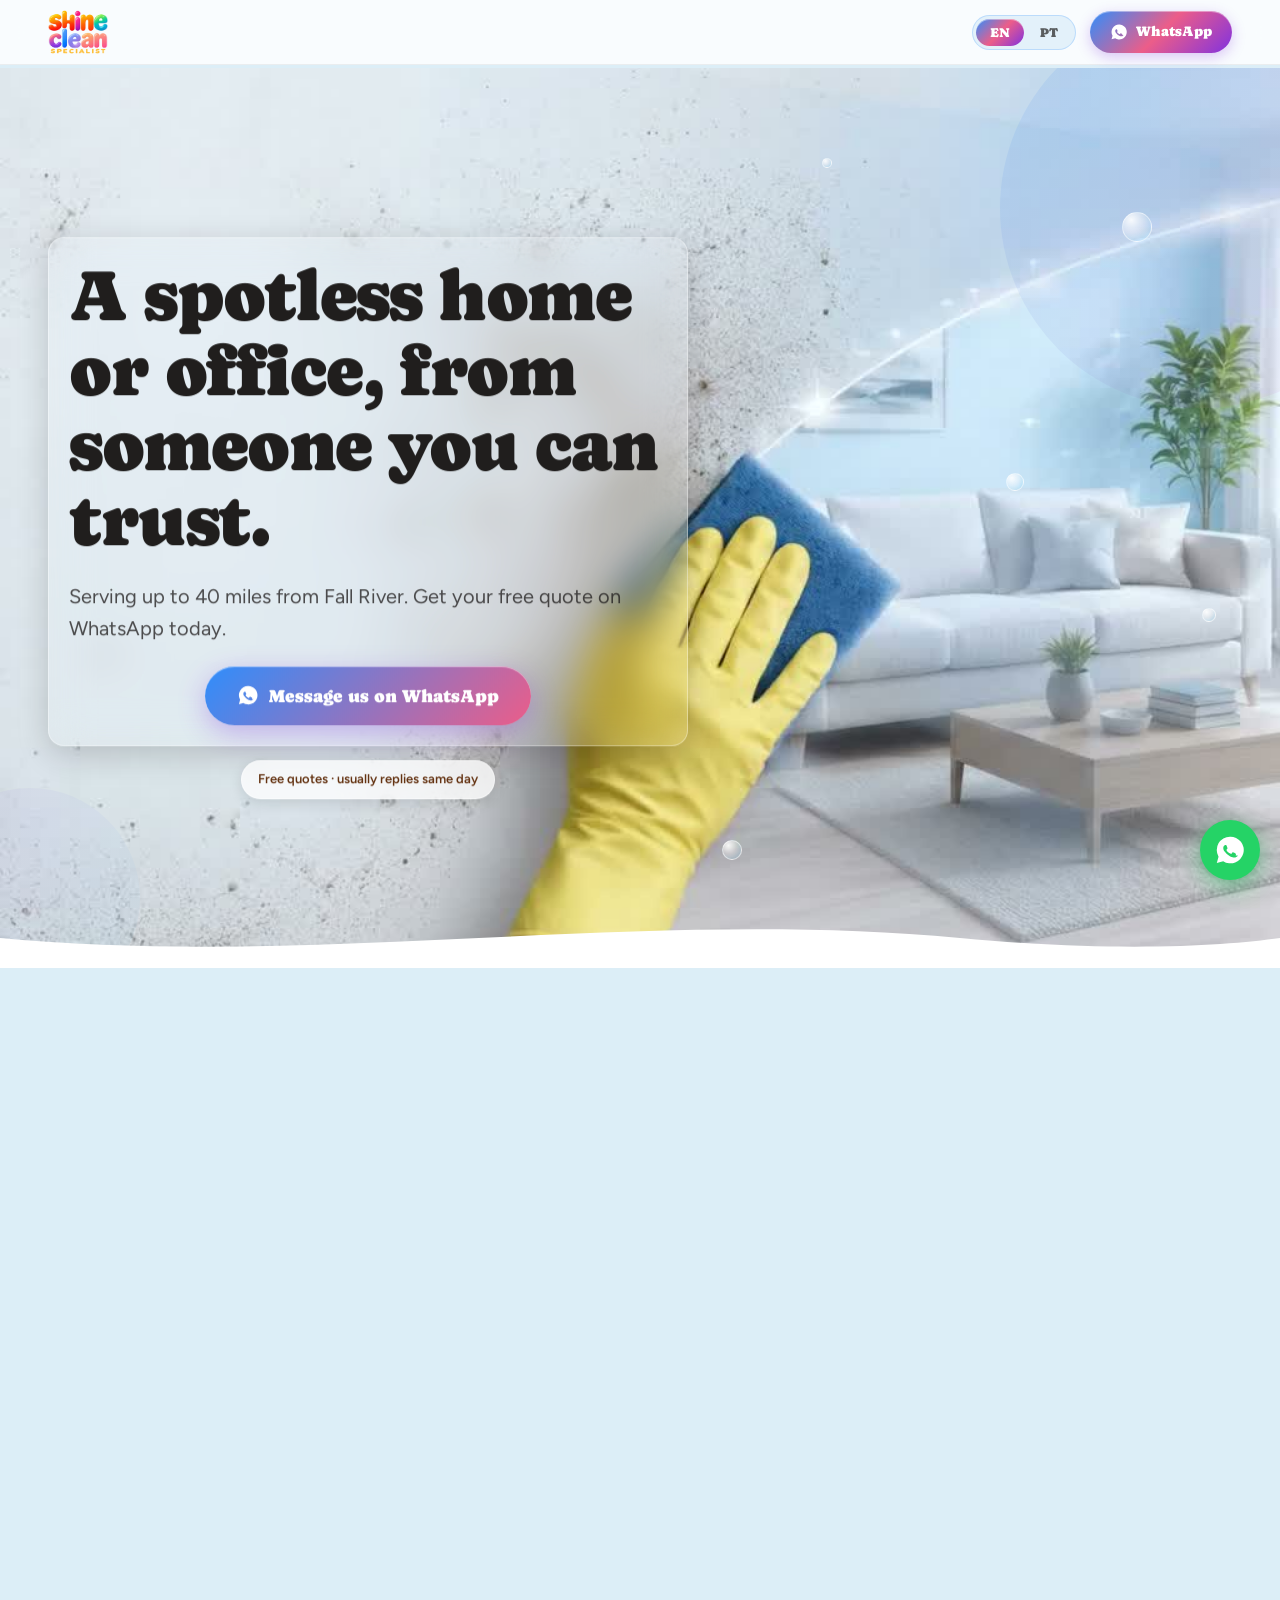
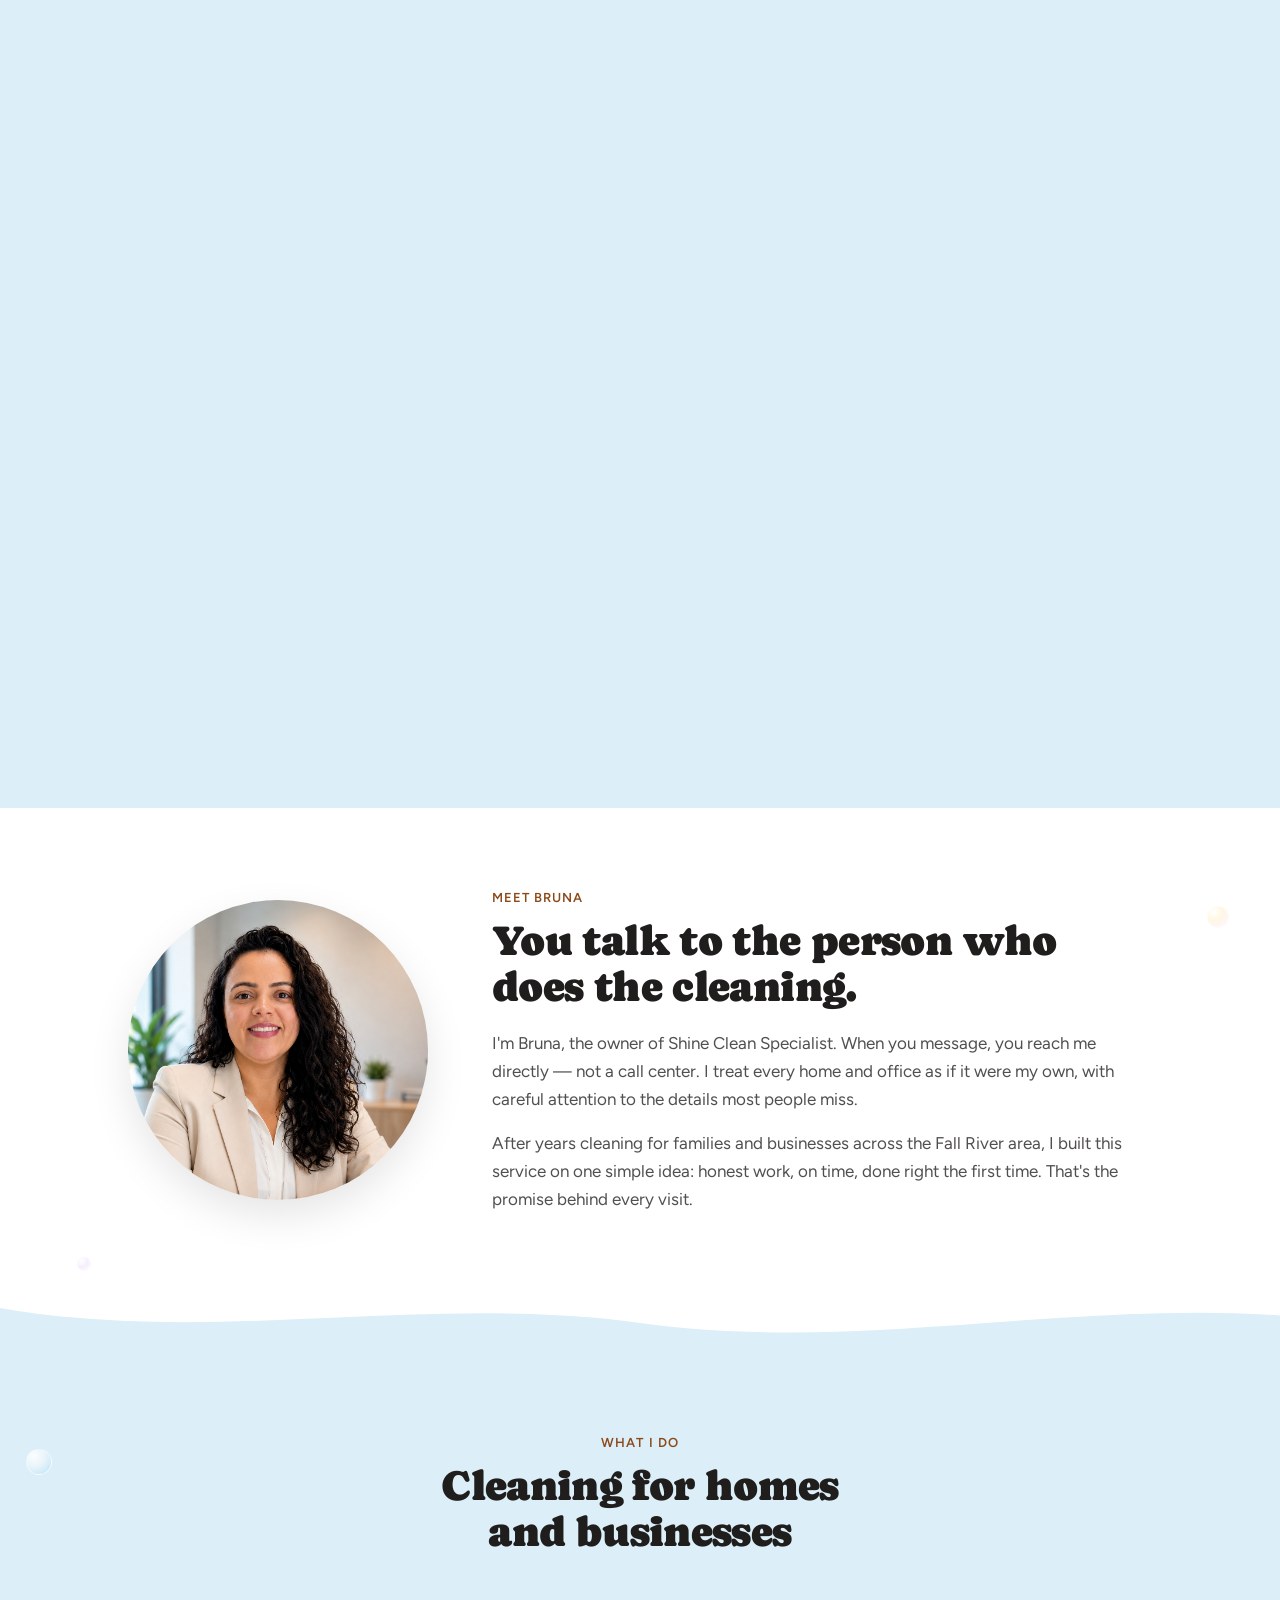
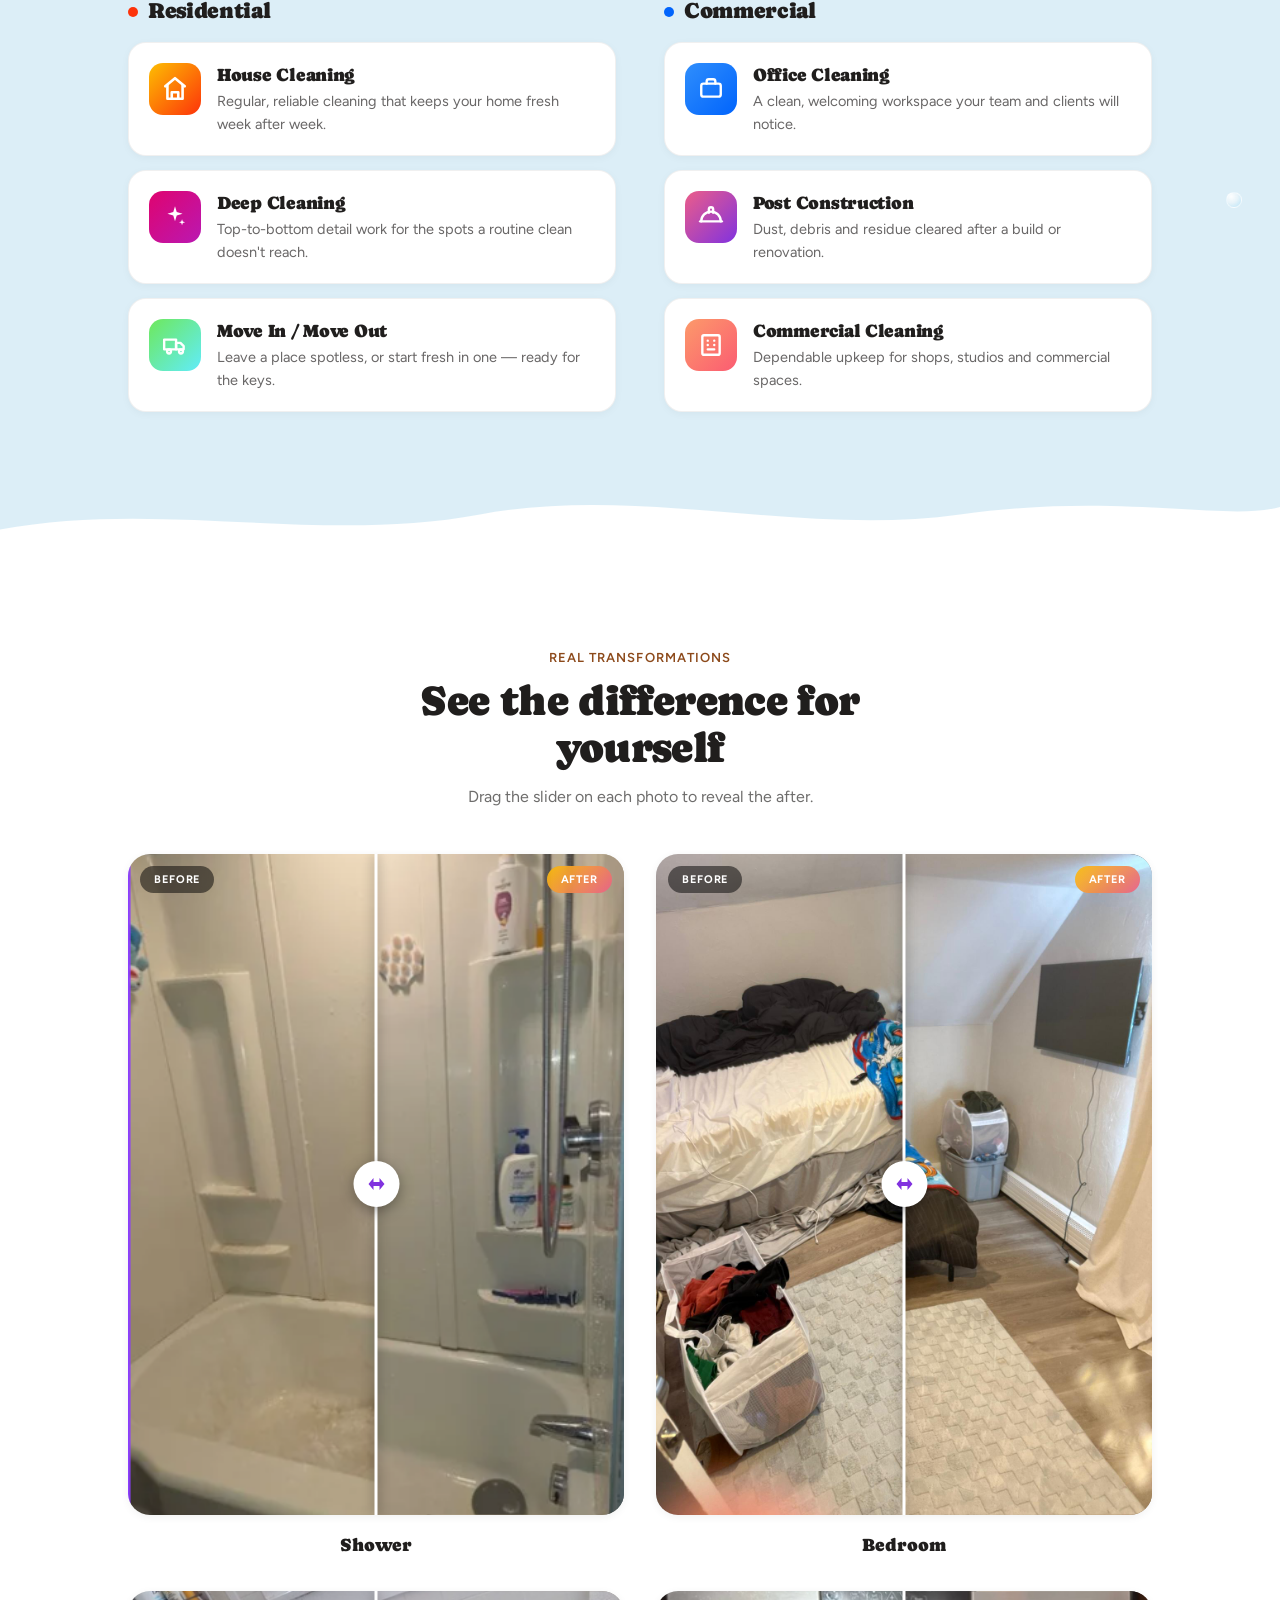
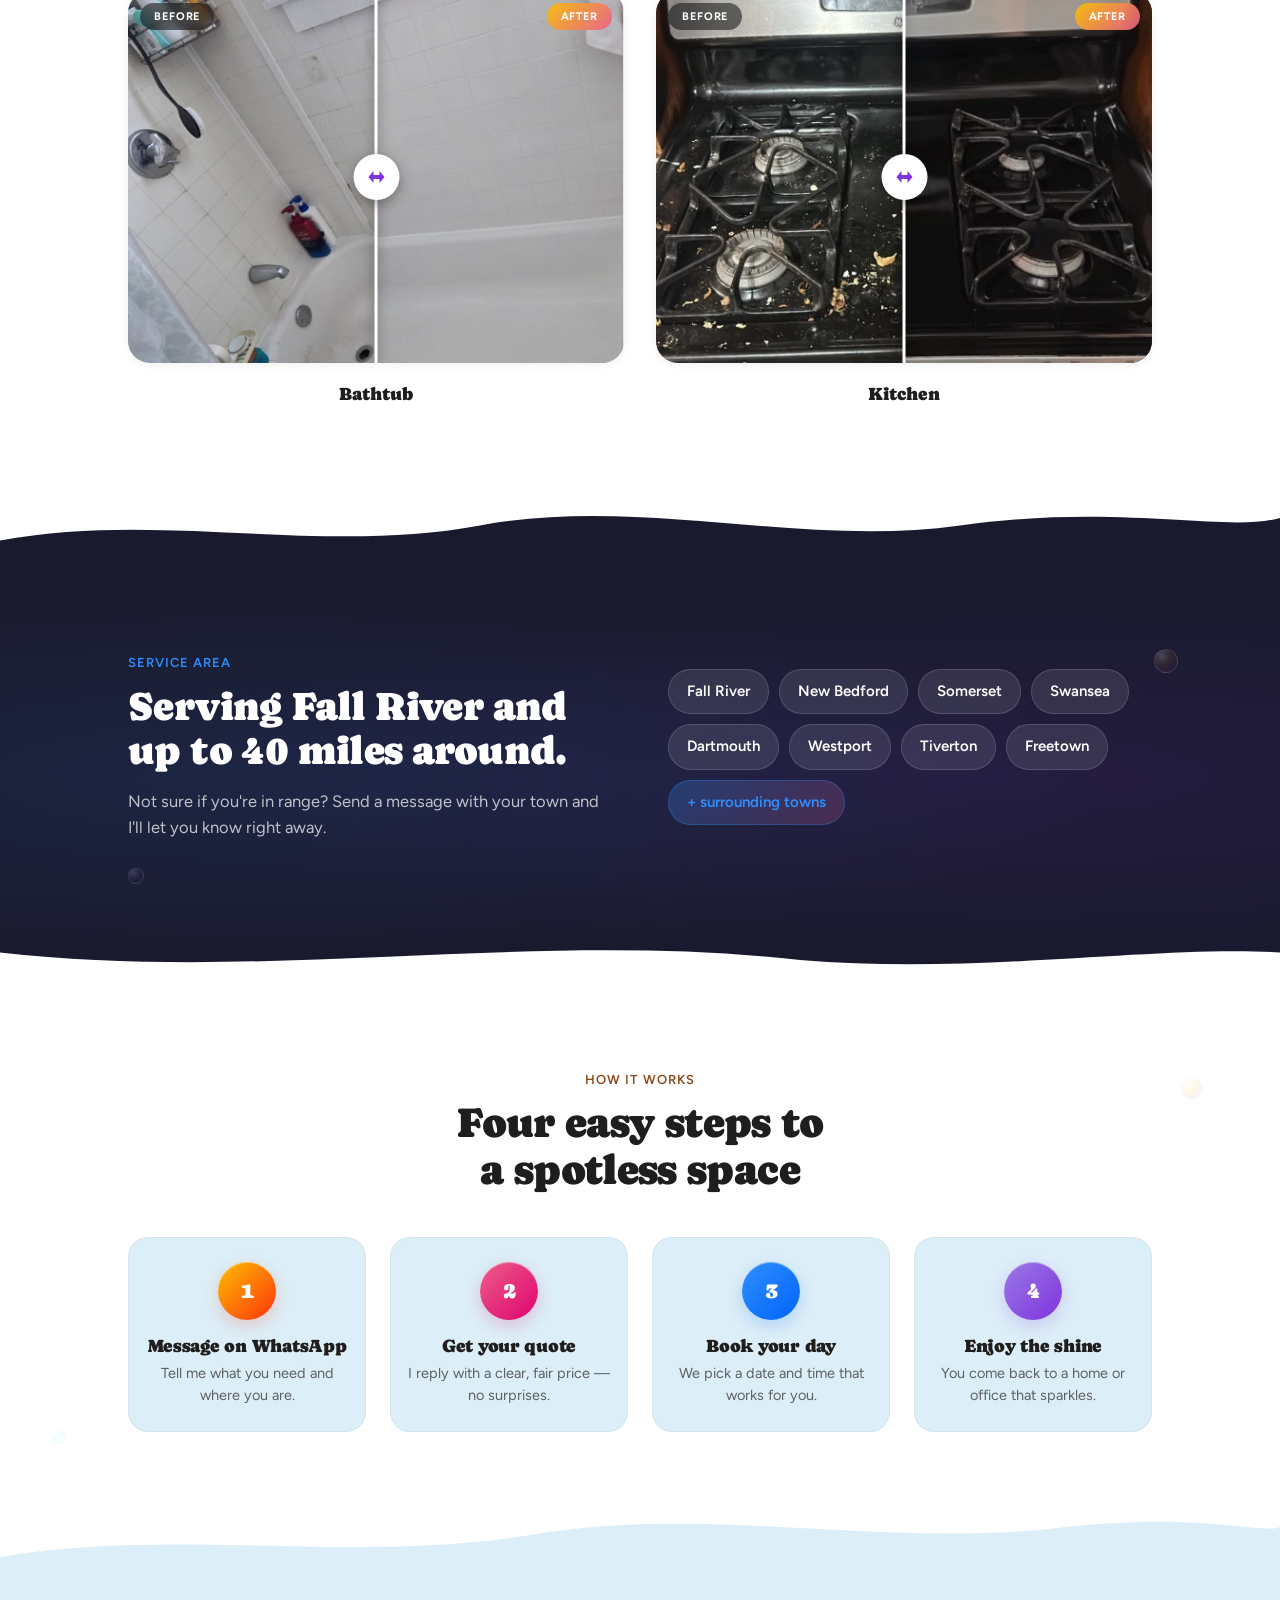
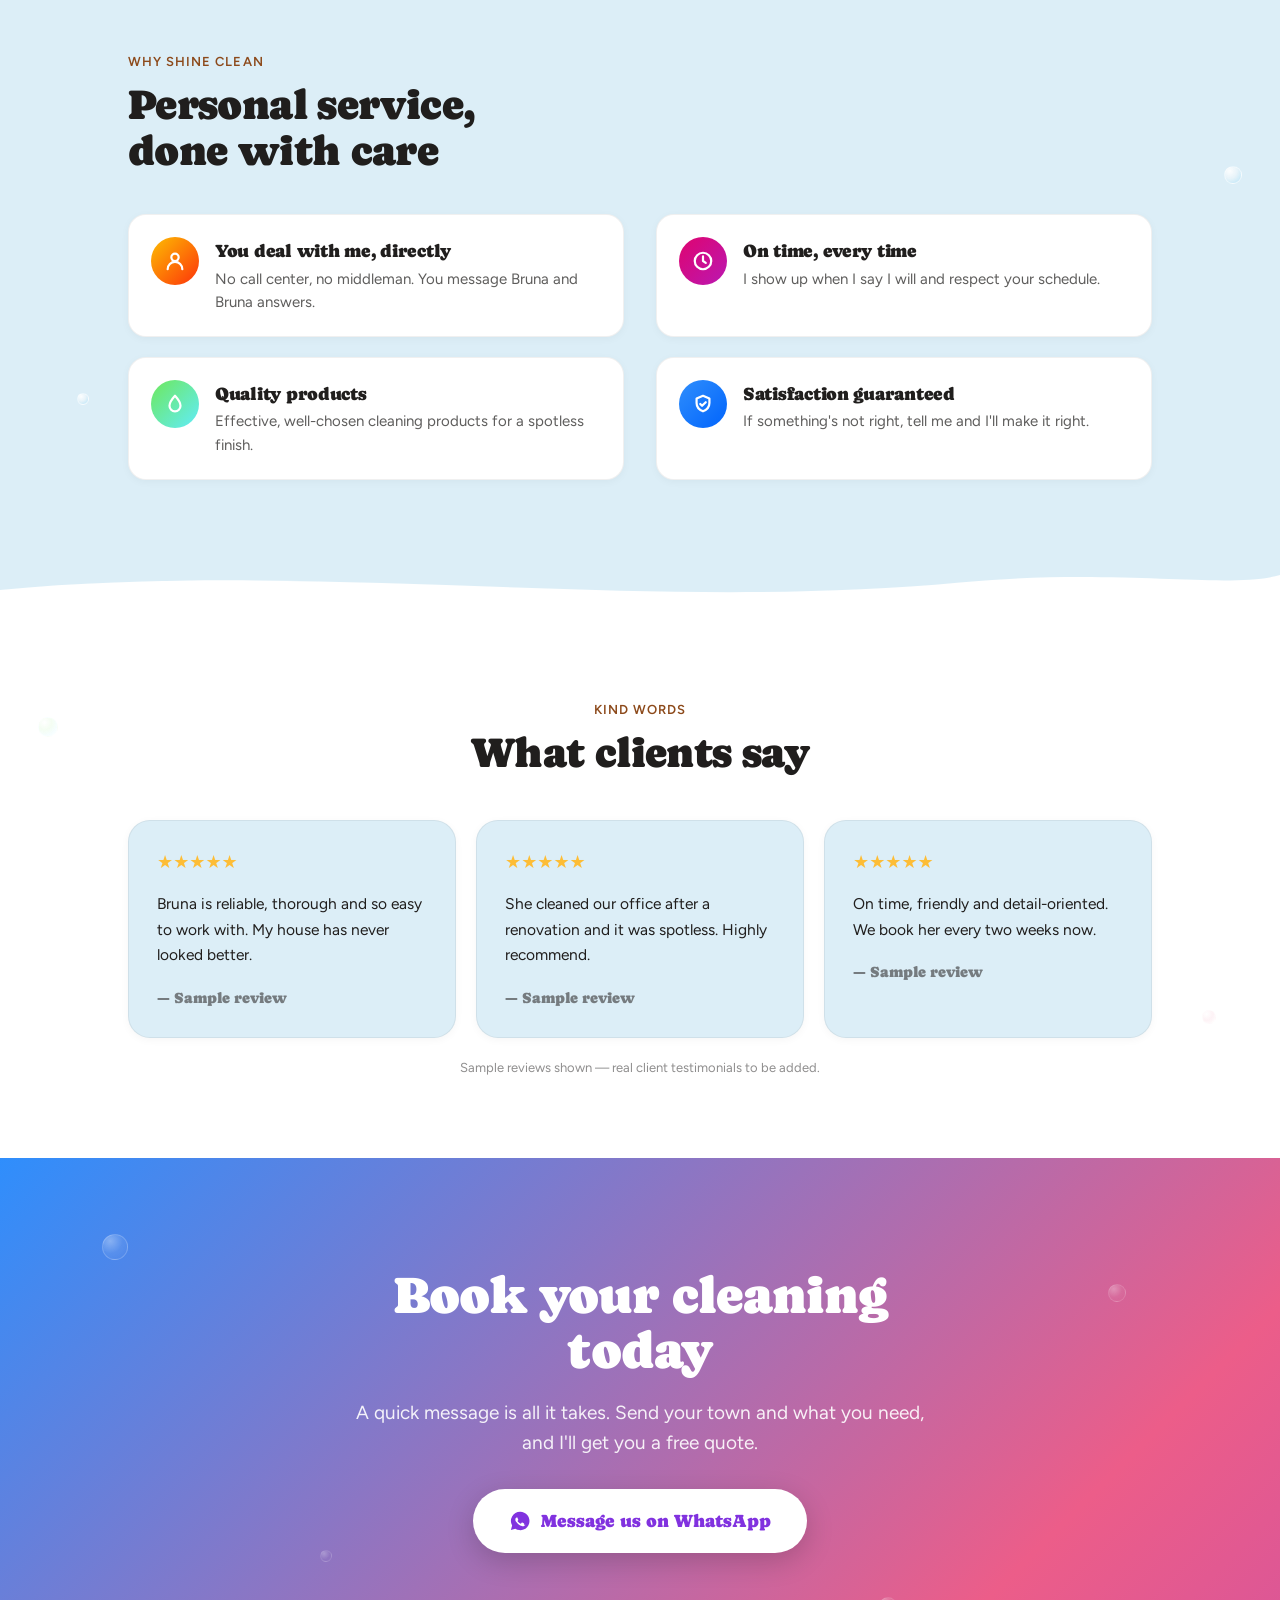
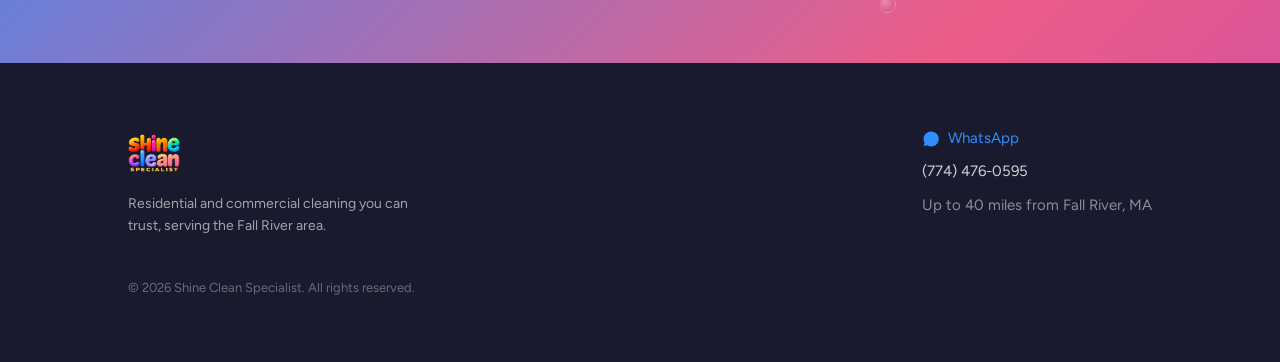
==== commit 6a73dc78: "Trim hero animation to the wipe motion, drop the static hold frames Frames 29-40 were just the empty" ====
--- a/shine-clean-site/index.html
+++ b/shine-clean-site/index.html
@@ -115,7 +115,7 @@
 /* Hero scroll-scrubbed frame sequence: #hero-scrub is tall so scrolling
    through it drives the frame index; #hero-scrub-sticky pins in place
    for that scroll distance, then releases into the About section. */
-#hero-scrub { position: relative; height: 350vh; }
+#hero-scrub { position: relative; height: 260vh; }
 #hero-scrub-sticky {
   position: sticky; top: 0; height: 100vh; height: 100dvh;
   overflow: hidden; background: var(--color-bg);
@@ -664,7 +664,7 @@
 
   // Hero scroll-scrubbed frame sequence.
   (() => {
-    const TOTAL_FRAMES = 40;
+    const TOTAL_FRAMES = 28;
     const scrubEl = document.getElementById("hero-scrub");
     const frameImg = document.getElementById("hero-frame-img");
     if (!scrubEl || !frameImg) return;
